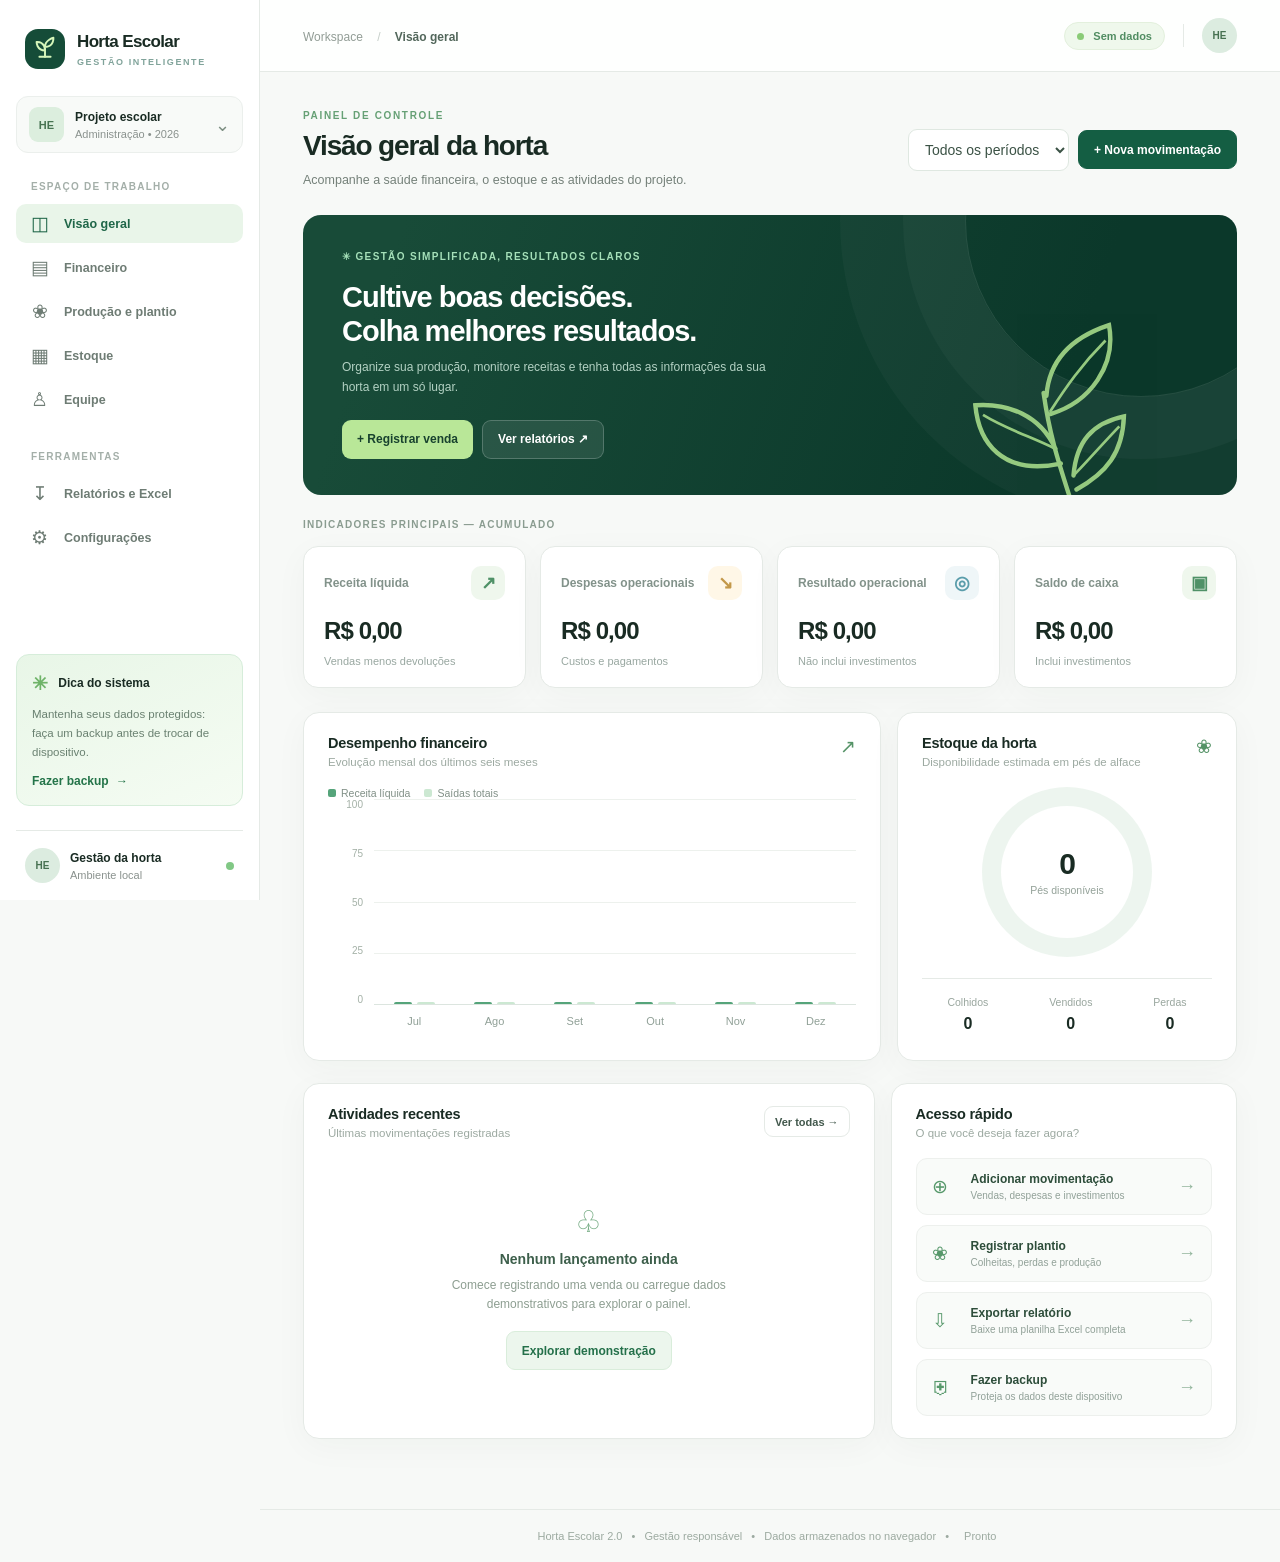
==== horta/index.html @ 10477129 "feat(horta): publicar painel escolar v2 em branch isolada" ====
<!doctype html>
<html lang="pt-BR">
<head>
  <meta charset="utf-8"><meta name="viewport" content="width=device-width,initial-scale=1,viewport-fit=cover">
  <meta name="theme-color" content="#123f32"><meta name="description" content="Horta Escolar 2.0 — gestão financeira, plantio, estoque, equipe e relatórios.">
  <title>Horta Escolar · Gestão 2.0</title>
  <link rel="icon" type="image/svg+xml" href="[data-uri]">
  <style>:root{--forest:#153e32;--forest2:#0c2f26;--mint:#ecf7ed;--green:#1b7753;--lime:#c8f09d;--line:#e5eae6;--ink:#192b23;--muted:#748079;--bg:#f7f9f7;--card:#fff;--shadow:0 8px 34px rgba(16,43,28,.035);--radius:17px;font-family:Inter,ui-sans-serif,-apple-system,BlinkMacSystemFont,"Segoe UI",Arial,sans-serif;color:var(--ink);background:var(--bg);font-size:14px}*{box-sizing:border-box}html{scroll-behavior:smooth}body{margin:0;min-width:320px}button,input,select,textarea{font:inherit}button{cursor:pointer}button:focus-visible,input:focus-visible,select:focus-visible,textarea:focus-visible,a:focus-visible{outline:3px solid #79bd89;outline-offset:2px}a{text-decoration:none;color:inherit}.app-shell{min-height:100vh;display:flex}.sidebar{width:260px;min-width:260px;background:#fff;display:flex;flex-direction:column;position:fixed;top:0;bottom:0;left:0;border-right:1px solid var(--line);z-index:40;padding:26px 16px 0}.brand{display:flex;align-items:center;gap:12px;padding:3px 9px 27px}.brand-icon{height:40px;width:40px;display:grid;place-items:center;background:#154c38;color:#d6f6ba;border-radius:13px;flex:none}.brand-icon svg{width:28px;height:28px}.brand strong{font-size:17px;letter-spacing:-.65px;display:block;font-weight:800}.brand small{font-size:9px;letter-spacing:1.6px;display:block;font-weight:800;color:#80a39a;margin-top:5px}.workplace{margin-bottom:28px;display:flex;align-items:center;padding:10px 12px;background:#f8faf8;border:1px solid #ebefec;border-radius:12px;gap:11px}.workplace-avatar{display:grid;place-items:center;width:35px;height:35px;background:#dceede;color:#477351;border-radius:9px;font-size:11px;font-weight:800}.workplace strong,.sidebar-user strong{font-size:12px;display:block}.workplace small,.sidebar-user small{color:#8a928e;font-size:11px;display:block;margin-top:4px}.chevron{margin-left:auto;color:#7c8e82;font-size:18px}.nav-section-label{padding:0 15px;margin-bottom:12px;color:#a4afa9;font-size:10px;letter-spacing:1.25px;font-weight:850}.nav-section-label.second{margin-top:27px}.nav-link{width:100%;display:flex;align-items:center;gap:14px;border:0;background:none;text-align:left;padding:12px 13px;border-radius:10px;color:#6e7c74;font-size:12.5px;font-weight:650;margin-bottom:5px;transition:background .16s,color .16s}.nav-link:hover{background:#f2f7f3;color:#1f503c}.nav-link.active{background:#e9f5e9;color:#1f6648;font-weight:800}.ni{width:21px;text-align:center;font-size:19px;line-height:15px;font-weight:400}.sidebar-bottom{margin-top:auto;margin-bottom:24px;background:linear-gradient(155deg,#e8f6e7,#f5fcf3);border:1px solid #d6edda;padding:17px 15px;border-radius:13px}.tip-title{font-weight:850;font-size:12px}.tip-title span{color:#6eb368;font-size:19px;vertical-align:middle;margin-right:7px}.sidebar-bottom p{font-size:11.5px;line-height:1.65;color:#6a8171;margin:10px 0}.tip-link{border:0;background:none;padding:0;color:#247449;font-weight:800;font-size:12px}.tip-link span{margin-left:4px}.sidebar-user{display:flex;align-items:center;gap:10px;padding:17px 9px;border-top:1px solid var(--line)}.user-circle,.top-avatar{width:35px;height:35px;display:grid;place-items:center;background:#dcece0;border-radius:50%;font-size:10px;font-weight:850;color:#477151}.connection-dot{margin-left:auto;height:8px;width:8px;background:#81c885;border-radius:100%}.main{margin-left:260px;min-width:0;flex:1;display:flex;flex-direction:column;min-height:100vh}.topbar{height:72px;flex:none;background:rgba(255,255,255,.94);border-bottom:1px solid var(--line);display:flex;justify-content:space-between;align-items:center;padding:0 43px}.breadcrumb{color:#929d96;font-size:12px}.breadcrumb span{margin:0 11px;color:#c5cec8}.breadcrumb b{color:#52675b;font-weight:750}.topbar-right{display:flex;align-items:center;gap:18px}.mode-badge{border-radius:100px;background:#eff8ec;border:1px solid #e3f0dd;color:#518d62;padding:7px 12px;font-weight:760;font-size:11px}.mode-badge i{display:inline-block;width:7px;height:7px;border-radius:50%;background:#8acb77;margin-right:6px}.mode-badge.demo{background:#fff5e6;border-color:#ffe7bf;color:#9c722c}.mode-badge.demo i{background:#ddaa4c}.topbar-divider{height:23px;width:1px;background:var(--line)}.content{width:100%;max-width:1510px;padding:38px 43px 70px;margin:0 auto;flex:1}.footer{padding:20px 43px;border-top:1px solid var(--line);font-size:11px;color:#9caaa0;text-align:center}.footer span{margin:0 6px}.page-intro{display:flex;align-items:center;justify-content:space-between;gap:18px;margin-bottom:25px}.eyebrow{font-size:10px;font-weight:850;letter-spacing:1.65px;color:#66a075;margin:0 0 9px}.page-intro h1{font-size:28px;letter-spacing:-1.15px;line-height:1.13;font-weight:850;margin:0 0 8px}.page-intro p:not(.eyebrow){margin:0;color:var(--muted);font-size:12.5px;line-height:1.6}.actions{display:flex;gap:9px;align-items:center;flex-wrap:wrap}.btn{display:inline-flex;gap:8px;align-items:center;justify-content:center;padding:11px 15px;border-radius:9px;font-size:12px;font-weight:800;border:1px solid var(--line);background:#fff;color:#42584c;min-height:39px;white-space:nowrap;transition:transform .16s,background .16s}.btn:hover{transform:translateY(-1px);background:#f6fbf6}.btn.primary{background:#145e43;color:#fff;border-color:#145e43}.btn.primary:hover{background:#0a4832}.btn.soft{background:#ecf6ed;color:#24704a;border-color:#d9eddb}.btn.danger{color:#b03434;border-color:#f2dcdc}.btn.small{padding:7px 10px;font-size:11px;min-height:31px}.btn:disabled{opacity:.55;cursor:not-allowed}.hero{position:relative;overflow:hidden;border-radius:18px;background:linear-gradient(109deg,#184b38 10%,#0b382a 80%);color:#fff;min-height:213px;padding:36px 39px;display:flex;justify-content:space-between;margin-bottom:24px}.hero::before{content:"";position:absolute;width:350px;height:350px;border-radius:100%;border:1px solid #ffffff1b;right:-80px;top:-170px;box-shadow:0 0 0 62px #ffffff08,0 0 0 125px #ffffff07}.hero-copy{z-index:1;max-width:510px}.hero .hero-kicker{color:#a5e0b9;letter-spacing:1.35px;font-size:10px;font-weight:850;text-transform:uppercase;margin-bottom:18px}.hero h2{font-size:29px;letter-spacing:-1px;margin:0 0 10px;line-height:1.18}.hero p{color:#b3d1c3;max-width:425px;font-size:12px;line-height:1.65;margin:0}.hero-buttons{display:flex;gap:9px;margin-top:22px}.hero-buttons .btn{background:#b9e798;border:0;color:#18422e}.hero-buttons .btn.ghost{background:#ffffff16;color:#fff;border:1px solid #ffffff35}.hero-art{position:absolute;right:67px;bottom:-27px;width:220px;height:220px;color:#a5da89;opacity:.9;transform:rotate(-12deg)}.hero-art svg{height:100%;width:100%}.quick-banner{display:flex;gap:14px;align-items:center;justify-content:space-between;padding:14px 17px;background:#fffaf1;border:1px solid #f5e9d2;border-radius:11px;color:#7c6236;font-size:12px;margin:0 0 20px}.quick-banner button{border:0;background:none;color:#926a25;font-weight:850}.section-kicker{color:#8a9c90;font-size:10px;font-weight:850;letter-spacing:1.25px;text-transform:uppercase;margin:0 0 16px}.kpi-grid{display:grid;grid-template-columns:repeat(4,minmax(0,1fr));gap:14px;margin-bottom:24px}.kpi{background:#fff;border:1px solid var(--line);border-radius:15px;padding:19px 20px;box-shadow:var(--shadow);min-height:137px}.kpi-top{display:flex;justify-content:space-between;align-items:center;margin-bottom:18px;color:#82928a;font-size:12px;font-weight:650}.kpi-icon{width:34px;height:34px;border-radius:10px;background:#eff7ed;color:#4f9167;display:grid;place-items:center;font-size:18px}.kpi-icon.amber{background:#fff7e7;color:#c39849}.kpi-icon.blue{background:#eff6f8;color:#5a9dab}.kpi-icon.red{background:#fff0ee;color:#c57969}.kpi h3{font-size:24px;letter-spacing:-.9px;line-height:1.1;font-weight:860;margin:0 0 8px;font-variant-numeric:tabular-nums}.kpi .kpi-note{color:#98a7a0;font-size:11px}.kpi .bad{color:#bd5f59}.dashboard-grid{display:grid;grid-template-columns:minmax(0,1.7fr) minmax(260px,1fr);gap:16px;margin:0 0 22px}.panel{background:#fff;border-radius:16px;border:1px solid var(--line);box-shadow:var(--shadow);min-width:0;padding:22px 24px}.panel-head{display:flex;justify-content:space-between;align-items:start;gap:10px;margin-bottom:19px}.panel h3{font-weight:850;font-size:14.5px;letter-spacing:-.25px;margin:0 0 5px}.panel-sub{font-size:11.5px;color:#9ca9a1;margin:0}.panel-icon{font-size:19px;color:#559367}.chart-legends{display:flex;gap:14px;margin-top:10px;align-items:center;color:#819087;font-size:10.5px}.legend-sq{width:8px;height:8px;border-radius:2px;display:inline-block;margin-right:5px}.chart-wrap{height:239px;display:flex;gap:8px}.chart-axis{display:flex;flex-direction:column;justify-content:space-between;height:206px;color:#a4b1a7;font-size:10px;text-align:right;min-width:38px;padding:0 3px}.bar-plot{height:206px;display:grid;grid-template-columns:repeat(6,minmax(0,1fr));flex:1;border-bottom:1px solid #dce5df;background:repeating-linear-gradient(to top,transparent 0,transparent calc(25% - 1px),#edf1ed calc(25% - 1px),#edf1ed 25%)}.month-pair{position:relative;display:flex;align-items:end;justify-content:center;gap:5px;height:100%;padding:0 6px}.bar{border-radius:5px 5px 0 0;width:min(18px,40%);height:var(--h);min-height:2px;background:#55a47a;transition:height .2s}.bar.cost{background:#cce8d2}.month-name{position:absolute;bottom:-23px;color:#90a097;font-size:11px;text-transform:capitalize}.stock-ring{width:170px;height:170px;display:grid;place-items:center;margin:12px auto 10px;border-radius:50%;background:conic-gradient(#398662 var(--pct,0%),#edf5ef 0);position:relative}.stock-ring:before{content:"";position:absolute;inset:19px;background:#fff;border-radius:50%}.stock-ring-inner{position:relative;text-align:center}.stock-ring-inner strong{display:block;font-size:30px;letter-spacing:-1.1px}.stock-ring-inner small{color:#93a198;font-size:10.5px}.stock-stats{border-top:1px solid var(--line);padding-top:17px;margin-top:21px;display:flex;justify-content:space-around;gap:10px}.stock-stats div{text-align:center}.stock-stats span{font-size:10.5px;color:#99a69e;display:block}.stock-stats strong{font-size:16px;display:block;margin-top:7px}.bottom-grid{display:grid;grid-template-columns:minmax(0,1.65fr) minmax(260px,1fr);gap:16px}.activity-item{display:flex;align-items:center;gap:12px;padding:14px 0;border-bottom:1px solid #eef2ee}.activity-item:last-child{border-bottom:0}.activity-mark{height:37px;width:37px;flex:none;border-radius:11px;background:#eef8ed;display:grid;place-items:center;color:#358459;font-size:18px}.activity-mark.out{background:#fff2ea;color:#b97d52}.activity-item strong{display:block;font-size:12px}.activity-item small{display:block;color:#9aa79d;font-size:10.5px;margin-top:5px}.activity-amount{margin-left:auto;font-weight:850;font-size:12px;white-space:nowrap}.activity-amount.out{color:#ae7253}.action-stack{display:grid;gap:10px}.action-tile{width:100%;text-align:left;display:flex;align-items:center;gap:12px;padding:13px 15px;border:1px solid #edf0ed;border-radius:11px;background:#f9fbf9;color:#2d4d3a}.action-tile:hover{border-color:#b7d7be;background:#f2f9f1}.action-symbol{font-size:19px;width:27px;color:#57986b}.action-tile strong{font-size:12px;display:block}.action-tile small{font-size:10px;color:#91a198;display:block;margin-top:4px}.action-tile .arrow{margin-left:auto;font-size:18px;color:#91b49b}.filter-bar{display:flex;gap:10px;align-items:center;flex-wrap:wrap;margin-bottom:17px}.field,.search{padding:11px 12px;border:1px solid #dfe8e1;border-radius:9px;background:#fff;color:#3b5245;min-height:39px}.search{flex:1;min-width:190px}.control-label{font-size:11px;color:#889b8d;font-weight:750}.table-scroll{overflow:auto;width:100%;border-radius:10px;border:1px solid #e9eeeb}table{width:100%;border-collapse:collapse;white-space:nowrap;text-align:left}th{font-size:10px;letter-spacing:.55px;text-transform:uppercase;background:#f8fbf9;color:#9aa89f;font-weight:850;padding:14px 15px;border-bottom:1px solid var(--line)}td{padding:13px 15px;font-size:12px;color:#52685b;border-bottom:1px solid #edf1ed}tr:last-child td{border-bottom:0}td strong{color:#293f32;font-weight:750}td.mono{font-variant-numeric:tabular-nums}.tag{border-radius:99px;padding:5px 8px;background:#edf6ed;color:#4c9262;font-weight:750;font-size:10px;display:inline-block}.tag.expense{background:#fff2e7;color:#b58352}.tag.invest{background:#eef5fc;color:#597ba0}.tag.return{background:#fbecef;color:#b96478}.row-actions{display:flex;align-items:center;gap:6px}.tiny-btn{border:1px solid #e8ece8;background:#fff;border-radius:7px;padding:6px 9px;font-size:10px;color:#65796a;font-weight:750}.tiny-btn:hover{background:#f2f6f2}.tiny-btn.remove{color:#ba7272}.empty{padding:46px 24px;text-align:center;color:#8d9e91}.empty .empty-icon{font-size:30px;color:#75ab83;display:block;margin-bottom:12px}.empty strong{display:block;color:#3d5f4b;font-size:14px;margin-bottom:9px}.empty p{font-size:12px;max-width:320px;margin:0 auto;line-height:1.6}.info-note{background:#f0f8f0;border:1px solid #d9eddf;border-radius:12px;padding:15px 17px;color:#427254;font-size:12px;line-height:1.7;margin-bottom:18px}.warn-note{background:#fff8ea;border-color:#f4e5c9;color:#86673e}.subgrid{display:grid;grid-template-columns:repeat(2,minmax(0,1fr));gap:15px}.summary-stack{display:grid;gap:11px}.summary-row{display:flex;justify-content:space-between;align-items:center;border-bottom:1px solid #eef1ed;padding:0 0 12px;font-size:12px;color:#7e9184}.summary-row:last-child{border:0;padding-bottom:0}.summary-row strong{color:#284533}.progress-track{height:9px;border-radius:8px;background:#e8f1e7;overflow:hidden;margin:12px 0}.progress-track>span{display:block;height:100%;background:#3e956c;border-radius:8px}.report-card{padding:24px;border:1px solid #e5ece6;border-radius:15px;display:flex;align-items:center;gap:18px;background:#fff}.report-icon{font-size:28px;background:#eff7ef;width:65px;height:65px;border-radius:15px;display:grid;place-items:center;color:#367955;flex:none}.report-card h3{font-size:14px;margin:0 0 6px}.report-card p{color:#8a9b8e;font-size:12px;line-height:1.65;margin:0 0 12px;max-width:580px}.report-card .btn{margin-right:8px}.meta-list{display:grid;gap:9px;color:#8a998c;font-size:11.5px}.meta-list strong{color:#325c42}.settings-grid{display:grid;grid-template-columns:repeat(2,1fr);gap:16px}.settings-card{border-radius:15px;border:1px solid var(--line);background:#fff;padding:22px}.settings-card h3{font-size:15px;margin:0 0 8px}.settings-card p{font-size:12px;color:#8b9c8e;line-height:1.7}.settings-card .btn{margin-top:7px}.full{width:100%}.modal-layer{position:fixed;inset:0;background:#0d221ab0;z-index:90;display:flex;justify-content:center;align-items:center;padding:18px;overflow:auto}.modal{position:relative;width:min(100%,560px);max-height:calc(100vh - 36px);overflow:auto;border-radius:19px;background:#fff;box-shadow:0 20px 80px #00180d55;padding:25px}.modal-header{display:flex;align-items:center;justify-content:space-between;border-bottom:1px solid var(--line);padding-bottom:17px;margin-bottom:21px}.modal-header h2{font-size:19px;letter-spacing:-.6px;margin:0}.icon-btn{border:0;background:none;padding:8px;color:#748c7c;font-size:20px}.form-grid{display:grid;grid-template-columns:1fr 1fr;gap:14px}.form-field{min-width:0;display:flex;flex-direction:column;gap:8px}.form-field.fullspan{grid-column:1/-1}.form-field label{font-size:11px;color:#627e6b;font-weight:800}.form-field input,.form-field select,.form-field textarea{border:1px solid #dde7df;border-radius:9px;min-height:42px;padding:10px 12px;color:#324d3b;background:#fff;width:100%}.form-field textarea{resize:vertical;min-height:69px}.modal-footer{display:flex;gap:10px;justify-content:flex-end;padding-top:23px}.modal-preview{display:flex;justify-content:space-between;border:1px solid #d7ebdb;background:#f1f8ef;padding:13px;border-radius:9px;font-size:12px;margin-top:18px}.modal-preview strong{font-weight:850;color:#286842}.toast{position:fixed;bottom:25px;right:25px;background:#153f2f;color:#fff;padding:14px 20px;border-radius:11px;font-size:12px;font-weight:700;z-index:160;box-shadow:0 10px 25px #0002;max-width:360px}.pill{background:#e9f5e7;color:#317a4c;border-radius:40px;padding:5px 10px;font-size:10px;font-weight:780}.pill.empty-pill{background:#fff4e9;color:#b08554}.mobile-only{display:none}.inventory-hero{border:1px solid #e4ece6;background:#fff;border-radius:17px;padding:25px;display:grid;grid-template-columns:1fr 1fr;gap:15px;align-items:center}.inventory-number{font-size:50px;font-weight:860;letter-spacing:-2px;line-height:1.2}.inventory-number small{font-size:15px;font-weight:650;color:#83998b;letter-spacing:0}.inventory-details{display:grid;grid-template-columns:1fr 1fr;gap:10px}.inventory-details div{background:#f6faf6;border-radius:12px;padding:17px}.inventory-details small{display:block;color:#899c8a;font-size:11px}.inventory-details strong{display:block;margin-top:9px;font-size:22px}.text-danger{color:#bd645c!important}.print-note{display:none}@media(max-width:1180px){.sidebar{width:230px;min-width:230px}.main{margin-left:230px}.content{padding:28px}.topbar{padding:0 28px}.kpi{padding:17px}.kpi h3{font-size:20px}.panel{padding:19px}.hero-art{right:18px;opacity:.55}}@media(max-width:950px){.kpi-grid{grid-template-columns:repeat(2,1fr)}.dashboard-grid,.bottom-grid{grid-template-columns:1fr}.stock-ring{width:150px;height:150px}.hero-art{right:35px}}@media(max-width:760px){.sidebar{transform:translateX(-100%);transition:transform .25s;width:270px;min-width:270px;box-shadow:0 20px 40px #0001}.sidebar.open{transform:translateX(0)}.mobile-overlay:not([hidden]){display:block;position:fixed;inset:0;background:#0007;z-index:30}.mobile-only{display:block}.main{margin-left:0}.topbar{height:62px;padding:0 17px}.content{padding:24px 17px 52px}.page-intro{align-items:flex-start}.page-intro h1{font-size:24px}.page-intro .actions{justify-content:end}.hero{padding:28px;min-height:215px}.hero h2{font-size:25px}.hero-art{opacity:.2;right:-45px}.kpi-grid{gap:9px}.kpi{min-height:128px;padding:15px}.kpi h3{font-size:19px}.kpi-top{font-size:10.5px}.kpi-icon{width:29px;height:29px}.footer{padding:18px;font-size:10px}.footer span{margin:0 2px}}@media(max-width:540px){.page-intro{flex-direction:column;align-items:stretch;gap:17px}.page-intro .actions{justify-content:flex-start}.hero{padding:25px 20px}.hero h2{font-size:23px}.kpi-grid{grid-template-columns:repeat(2,minmax(0,1fr))}.kpi{padding:13px}.kpi-top{align-items:start;margin-bottom:15px}.kpi h3{font-size:17px}.kpi .kpi-note{font-size:10px}.panel{padding:17px}.topbar-right{gap:10px}.mode-badge{font-size:10px;padding:6px 8px}.topbar-divider{display:none}.chart-wrap{height:210px}.bar-plot,.chart-axis{height:177px}.subgrid,.settings-grid,.inventory-hero{grid-template-columns:1fr}.form-grid{grid-template-columns:1fr}.form-field.fullspan{grid-column:auto}.modal{padding:20px}.report-card{align-items:flex-start;padding:17px}.report-icon{width:40px;height:40px;font-size:23px}.report-card .btn{margin-top:5px}.quick-banner{align-items:flex-start}.inventory-number{font-size:40px}}@media print{.sidebar,.topbar,.footer,.actions,.nav-link,.btn,.tiny-btn,.quick-banner,.hero-buttons{display:none!important}.main{margin:0}.content{padding:5mm}.app-shell{display:block}.panel,.kpi{break-inside:avoid;box-shadow:none}.hero{color:#000;background:none;border:1px solid #ddd}.hero p{color:#333}.print-note{display:block}}
</style>
</head>
<body>
<div class="app-shell">
  <aside id="sidebar" class="sidebar" aria-label="Navegação principal">
    <a class="brand" href="#dashboard" aria-label="Horta Escolar, início">
      <span class="brand-icon"><svg viewBox="0 0 40 40" fill="none" aria-hidden="true"><path d="M20 31V17M20 22C8 22 8 10 8 10c12-1 12 12 12 12Zm0-5c0-10 12-13 12-13s1 13-12 13Z" stroke="currentColor" stroke-width="2.8" stroke-linecap="round" stroke-linejoin="round"/><path d="M12 31h16" stroke="currentColor" stroke-width="2.8" stroke-linecap="round"/></svg></span>
      <span><strong>Horta Escolar</strong><small>GESTÃO INTELIGENTE</small></span>
    </a>
    <div class="workplace"><span class="workplace-avatar">HE</span><span><strong>Projeto escolar</strong><small>Administração • 2026</small></span><span class="chevron">⌄</span></div>
    <div class="nav-section-label">ESPAÇO DE TRABALHO</div>
    <nav id="main-nav">
      <button class="nav-link active" data-page="dashboard"><span class="ni">◫</span> Visão geral</button>
      <button class="nav-link" data-page="financial"><span class="ni">▤</span> Financeiro</button>
      <button class="nav-link" data-page="production"><span class="ni">❀</span> Produção e plantio</button>
      <button class="nav-link" data-page="inventory"><span class="ni">▦</span> Estoque</button>
      <button class="nav-link" data-page="team"><span class="ni">♙</span> Equipe</button>
    </nav>
    <div class="nav-section-label second">FERRAMENTAS</div>
    <nav>
      <button class="nav-link" data-page="reports"><span class="ni">↧</span> Relatórios e Excel</button>
      <button class="nav-link" data-page="settings"><span class="ni">⚙</span> Configurações</button>
    </nav>
    <div class="sidebar-bottom"><div class="tip-title"><span>✳</span> Dica do sistema</div><p>Mantenha seus dados protegidos: faça um backup antes de trocar de dispositivo.</p><button id="sidebar-backup" class="tip-link">Fazer backup <span>→</span></button></div>
    <div class="sidebar-user"><span class="user-circle">HE</span><div><strong>Gestão da horta</strong><small>Ambiente local</small></div><span class="connection-dot" title="Dados armazenados neste navegador"></span></div>
  </aside>
  <div class="mobile-overlay" id="mobile-overlay" hidden></div>
  <main class="main">
    <header class="topbar">
      <div class="topbar-left"><button id="menu-toggle" class="icon-btn mobile-only" aria-label="Abrir menu">☰</button><span class="breadcrumb">Workspace <span>/</span> <b id="breadcrumb-page">Visão geral</b></span></div>
      <div class="topbar-right"><span id="mode-badge" class="mode-badge"><i></i> Sem dados</span><div class="topbar-divider"></div><div class="top-avatar">HE</div></div>
    </header>
    <div class="content" id="content" aria-live="polite"></div>
    <footer class="footer">Horta Escolar 2.0 <span>•</span> Gestão responsável <span>•</span> Dados armazenados no navegador <span>•</span> <span id="last-save">Pronto</span></footer>
  </main>
</div>
<div id="modal-root"></div><div id="toast-root" aria-live="polite"></div>
<input type="file" id="import-file" accept="application/json,.json" hidden>
<script type="text/plain" id="embedded-template">UEsDBBQAAAAIAC8FaV0Mb4pRcgEAABMFAAAPAAAAeGwvd29ya2Jvb2sueG1stdTNbtwgEADgV7G4d23wGONVnBySpqrUQ9U3GMOQRTHggp348atNK6/bUy++IRiNPjE/dw+rH4s3StnF0DN+qlhBQUfjwkvPltl+Uuzh/m49v8f0OsT4Wqx+DPm89uwyz9O5LLO+kMd8ihOF1Y82Jo9zPsX0UuYpEZp8IZr9WIqqkqVHF9g138dt3k5FQE89e8J8GSImU4ir5OPpq+kZZ0U6O9OzH8gbkAoNSVmDsIr9AaX/AUVrnaanqBdPYf4tSjTi7GLIFzdlVpT/kh4pYHIx7zRi01hqSRnk3GIHuqHDNc/jssbCUKHRrbgz1ZtJmBpqlE3VQQcSmsNN3zBovIb/9UmwgWBoWiWazui6AiG7w0HfUzSLxrjTNJtm4MOguJAgOgWS14drPv9c3EQ7i9wsig+qbbEWdS2gafnhli+L2zdNe2sasB2h5mgAoLPD8WMV/YQJZ/e2L5O6TVZFRBoqo2wLjRIHgMrbFipvC+7+F1BLAwQUAAAACAAvBWldCiSUghwDAABlJgAADQAAAHhsL3N0eWxlcy54bWzlWstunDAU/RXktFUrtQPmNTQJiZJJkLrJIumiUtUFM5gJkrEpeCqmX19h80xCS9KAUTIbP+be48PxNRfZPj7NY6z8QmkWUeICuNCAgsiGBhHZumDHwk8OOD05zg8ztsfo5hYhpuQxJtlh7oJbxpJDVc02tyj2swVNEMljHNI09lm2oOlWzZIU+UFWuMVY1TXNVmM/IqBAJLvYi1mmbOiOMBdYrU5FFF8CF+iaBhQBuaIBcsG7nzvKjq7fiFI5+HhwoC007ej7NQp+vO/59wNQ1B542IXXFtrbfmO9a8zh+62NO9D9luY9EtxWrVUq/EJKGrlsUHXx2fmt/PKxCyCsxvBjJLpWfoojRiu8yqMq18K+BliWABuKaaqk27ULvPL3WOgaU3sI0zaX5/bqf+nCEeg+iOlc2I6hj0IXLs2V4QyDLisiHiKM63hwRDxEGBdl4jOGUuJFGCtl/es+QS4glKAasTT+p9M29fdQtx7tl1EcBYLXdtXzxGrH/5nwLx3PuhwRX79woHU2Hr5ne2eePSJ+s0DGwjcvLv+OX1Z4JK9pGqC0jmUdNJ1iVTR1tbbm6whhfFNkpm9h7Q25dx62XrA8hZC6GmFcVgVU2RDobchqiBa6tXwqfB424zweALYA/CTB+6tdvEapx7MG/5v3epS0WxHGTeucg/H2UAp63zOMTAG+Fgq8fYajLYlRE7x+1VF8mbFoU6SDDSIMpVWU5uFTZhDKl+/FURh9Bg1JC0B/[base64]/ZReewwte3+5xor4hxXNAQmFcG0BCNihjTNARbkXzzwe3NNZyLDOVIozBHIVhkUHz//Qy0fU4on8MQZEJs5rrOowzlkF8VG0T3OUkKlkPBrwqW6jGDO0zTnOiWYbh6DjEFbd4lQTmigpcLEWFP0QGy8lr8YpY//I0vCNNeIQnBDtO42D2jvQAagVwsCAuBIT9A02+u9TaKiIlgJXAlP01gHRG/WDKQpes20lha/[base64]/M6Vcq1TcFDYIDJXNJBMBXVmus1Tz2ck23+s4jrpjdbO4BzDkV3wXAUn2gZ5CzlqoYSd7IOz57Q0dENddgn6pB3crIQ3/ywkOCoEF0pD8FUg+Up4cxqu+URJCguC1Yn6JX1LCUOZlN3ZH12a08oMc9gjJq8xpSSqWbruvAMRVakeP5hJUEwIaTcqksUWR/bAaH9mbYr+b3m7v7LLDaMiwfIswonL7XnK1VoAsP5Ahqr3JnL0ejDPURJgiIxsdJNH7mosxy8/Fl0OSm2ArGnLN5pa7Jlf2AcAsczHQNoMeaiKYAWY9a1z/j9oluHZJPB2sl7D22Fl+OWUxEr5Qyl9+e14nW6Ostx9X7UwLWm7NabfhIvcD4Gyrmk+Efgf9RTK6s897Gp6lDlTRqtPSHPvpDRdl35dYY6bNnSY5vXMTkb/IFqVm7+AVBLAwQUAAAACAAvBWldDR656GUAAABzAAAAFAAAAHhsL3NoYXJlZFN0cmluZ3MueG1sBcFRCsMgDADQq0j+Z9w+xpDankXatAomFpMNj7/3lm1ycz8aWrskePoAjmTvR5UrwdfOxwe2dZlR1dzkJhpngmJ2R0TdC3FW32+Sye3sg7Op7+NCvQflQwuRccNXCG/kXAUcrn9QSwMEFAAAAAgALwVpXfUDs9DUBQAAmhYAABgAAAB4bC93b3Jrc2hlZXRzL3NoZWV0MS54bWylmM1y2zYQx18FwSmZxhI/RUkTOqMP2lZiW6pkp73CJCghIQkagGS1p3Z66PQx0hwyOfTYyT16kz5JB6QkUzL0GR9kYsn/[base64]/4EEYuRCswbBiAQBTuQ8gD/mgsY/[base64]/[base64]/sVq4sqBxEuHn+j3cjsFbmeNu499TAQC0eyf+zEJkJLdUbE37ZNmZX+IagGi+iR4PMUccUBTzPJCJ+ooVg+OYuZZHcEftgh7aJjbQDhOJFHWor53JWqFINSeNM8J5oLkvpWTrx04+aLH7yXXteJ+u974+5iPI4ECWlhBdauWUkUuOSfN6gEwK5u/vgYzQFGQbyyITNUJLTUKCl07adYOwDD3abnyKlWj7PW77dvZn7M/usAD3uCm++Otp4bd5GD212AHoFXkWH8+6s2+cJBGKJELp844qeEuNLX1lHveY1RuynSRbYekUrH/y7eop1Q+jUZkI5S9E6pl11sHQhWbuyLUMlSYBZuhKjuh2na9fSBUsXPrjgpqgpMtUM4GqM7ZYKVleHbdky1j371zHt/5OVlrKAqRj+EhkyvuCPr6luBxQe/HGGQNDAVUPb+qan5N3T5p6pWTpu7sT2No+9SyvEpVioPO1e1lIy/mb19By7ue/[base64]/Mp/[base64]/WFwkewhlb7J6ylHzIRP8htz7/ld4m+7ngLLMj6Fot7wksMguSfMUnN9zhYVF8ngyRj4dnYrqp+JozBxYrftcCRc7E+4bP54aC+J6wV2TrEgqvFOsrnnH2Oq5pwnDCfC1oN7YDBfaRycQq/41WLNueDPwr74JqCxHYnvQJVHKcRF3KYowYFcOgXvIc8RqyzXoD+UWey9mFHz0er5SWuPVyb9HFpENoIGrvQqu7MLPJkxseTf30/ct8Mnx5U6ebZjS6ONo1T+XLCx6x4X9RvwFQSwMEFAAAAAgALwVpXTG2y+r+AgAAQgwAAB0AAAB4bC9kcmF3aW5ncy9jaGFydHMvY2hhcnQxLnhtbO1X627TMBR+lZBVGkhsaSu6S2mDupRNSExM2+AP4sdpfNaaOXZ07GTp4yB+8CB7MWQnadruIi4DMYlWcmyf+/fFlwxeFYnwciTNlRz6ne2276GMFeNyOvQzc7G1578KB3E/ngGZsxRi9IpESN2Ph/7MmLQfBDqeYQJ6W6Uoi0RcKErA6G1F04ARXHE5TUTQbbd3AufEt+4EyKmXgxj6KLfen/leYGdJZZIhixRJJF3K25XM2dqO4Uag6xTOhsezcAD9iWLzE6qSg19ILgEuXSzoC23OzFzgw3hLf9eNdUK2MWGE8voLcaU9hl5KimXX366/[base64]/cBL+zBv4BaHwcqEc2ZvQIUO/eRL27hvrrIgWp3bJ+DNCPbczxPwg9FG9Yaflib6fX7nRqoFcEu93dnb3a8/LGF4MZFff60TEILqclnRylAcOVLFUTLo+hWIDcaDIUaHB1s4PiRFVb5aSaSuCzoiPiTHCJ2kVLT9wpIKR3NfT3e92e/xAni1aCs0MuhBvQdBKJ6r2M3K8sYU0vJW3GoGelIgM9q9WELAt2yQa31SGz5DAxXkP00D9CiQT12eJMznl8eQx0WUaQSmIt5fIeqeHx5duJWMApsTDnqr5DkNJ6VNxO/YLuHMQtvDe6f4b3leL/8/6zvK9Tu7xMnewAzRViRdKkHNQsVYwHq5cggVOUrOndWKLq1gtVY2adfeD6nRSVTnm82net3mP+Orfjffv/AW6d6C5ym6+B8DtQSwMEFAAAAAgALwVpXWB8XTgxCgAAhC4AABgAAAB4bC93b3Jrc2hlZXRzL3NoZWV0Mi54bWytWkuP28gR/isdwgHGnpXIbr4FaxbiY7AD2B5jxuOce8TWDLMkWyYpebKnXeSQnIMAOWdzWDjAnnLIPfon/iVBk3rwUa2HvZIhD6mqT6yvqotVxX757VOaoCXLi5hnYwUPNQWxbMqjOHsYK4tyNnCUby9ePo0+8vz74pGxEj2lSVaMnsbKY1nOR6paTB9ZSoshn7PsKU1mPE9pWQx5/qAW85zRqFJLE5VomqWmNM4UAVidfR+zj0XrCIkfuuf8e3FwFY0VrZKe04yhP93Ok7gcK4aCSj5/xWalz5JkrExMBdFpGS/ZW5qxsXLPy5Kn4nsFFSUt2ViZ5fwHlilIvXipNn6tfbS7ksvKiLc5itiMLpLyhn/8jsUPj+VYwWaF8jSa8qRSmPIEpbEgT0Epfar+/xhH5eNY0V0FPcZRxDJhB5ouipKnf6i/wzuYWp2s1clWHdsnqOtrdf3L1I21uvFl6uZa3dypWyeoW2t1a6tukkPq6s4Flc8CWlJxkPOPKK+EhLsMslHeOrAKqKmQmWAFFXU8jZWizKtvlhffXd+8m6Dw1r9+NblB//svur16ffdqsvrL6s/X6PLqzeSNH17dTMQVLOvr2CJ6W0R1e84HzgXAuRA4d9k8p1bGNWwUHJVjRcf7bCQVAtY6Rr6+DsJX1ygM7vyJf3X9ZvIKff7x72hO89XPKStzXiAWxeXqn0sWF+hsyfKIoWlCc/4cff7xZ5SzYpGUNOIFmtJkukiqP+mi5Ckt4ylNWVYykKLdBTU4gk4G0MkQOnnZOtnjyah5Is4+nowawurwdJVF8ZRGPAdtkSj5PCtYvpSp+RI1jxYgZYFEPnya06xY/YtDSqFE6S6LIxqBv3MpUbm+r6xZ/dL9qR7TZoNQs4PydvWpQPOEZnXUZBylq38XIK1mdR3CX+VYqe8XywtMNJBMUJiYoHAAChuwcNi1YL76BF7vZVfQp3M6rWhGEWBmjzarQVuX/Hf0iaKIoTnLIwqyZdU2GS2btCExQbok0tgC+ZJJE5Cw7rX/HmSrK/VWWIZYUcYpjSia8xwlvJM8epTZDcpsKNKWLIvq7AWSZleG6VrDsNmFZ744wwPPei6EZzWYC0cdqO9X+n5Ln2A4EkGAoAIIWgC6C7omtI+Nzh492zW4+gc6w+jzX/9WR1fxfD/nToNzpwuas9UvXASqIL724nz1CeTeqYOqafryQgdphkWHYGgHpwiHXQNunqmS672U2LrIxP0xj/n2Tpns589t8OdW19q7CDZlcUnRfb4od0sCJNHtGzu78OwXntMMPhuOXlDZt1/4TWVbh2kGlQP7RdBUxroDh63E8Gcg87BwZ32LMJ5XLtlPP9aapZ9Wr7/u4hBFkH93++76Fr2f3FytfnofXt2K0ggu99YoTrvgg84G4Nmwfx2t8g/8tm9Zq6jF3VJvEdECqahgVVEG50OhBSwe0Ic+LGzD4QILYzi4wt7V3zxTZXXCZU/4KisWKS+QSEA5jxZHlCyYNLkjHcBJtLjnSEVTns55UYo/i8V9Uea0BKsuTyD0rbXgezEsDN9xAlgYW3Dt0rNkL49dYV+UyZv8c4hAvUmg3s+Vc5rXtaMohgqeCBJzNudF3HfPlkYdNNaBaQSFJdkLFpaxqJ/Cov41LBpNFrstaZje04Q+sEysY1bGHxaspJKFbIDMgQWbDwvrkgAEhU0DZs44hbmusM8zMUhiaMmTRcq2ZcWBOho3+w8xqWmBrn56WFDEEMtY/hBTdJbTksX8OUyjeQqNoDDcrwSwsCwdmqfQ2BOuDESUi2z4R9ZJWX36mn1Irwt8l9OsmPO8ZCIGszJnD3BlIjQB6iQp0Dpl7VrHJ9ewZ8Be6npNCY8YKliOfmD5IdqavYgYm/VmAYt09WtVqajrQhtFsRi6ypawfQqB9imxZ58Se/YpBNpfk/yanQWuy3gdvCcVaEnzeF33lbykkvZuA6K3itTbu9dnHsYjD9vNDgvbcPMhB/ExHvltEF2TxKwUJMB4FLRBTEOSTSWcSMpmmfgtT6tZwo7DA35pdizYBT28wUo2Ld+2Mk9gz6zbB9zi4+oyvLm5vjnzsKN69jdayz1Dl7ReEm/tBfaxo/o9YMMkuqO520/Yg3uBA+yoQQ9Yt9tv2Kvu8T1oT/b9bh2o6MOCZmV/rtefGDdboHUWaDQKNFuULKtrNRVFrHighWyKq4FpB85RsLAB5yhYGG5kw54N+3JUT7iO4Fn8dCA/kdZAvdt0TKI0zmLRE9TMMRSn85wVssmsJxCA/A636rCwJL/DwnA9F/YM2csd/lLumv0VIXtzu0Dbm9Y3+kBaJ9rII7iVkSXBKMXwiTby2xhwXxDIMQKijYI2BtYk/JOTkrpMfJPUK/IO+KLZqhEdHK6sXUHFpEDAplXjxhC/z+Fyb43TnURh59wjpDmL0uDuDdb3sXPut/R1uM4LYP0AO+dBS9+S3FslPMi8AEs3svH5UZ5otntivA4GwuYZ2yneMKDI9NyBV9/dNmTAjQys7bsDv6Wtw9k4gNUDdxC01G0Dfnwg5UHiCilt1RC1qAbb1QO/Q85oto2k20S9pvkDS09xwbrBs+AKhxiq57brBW1IiGs1/8Elzn5knxiq30M2Nd3QsG5ppmEQbIOVSLAfOCCGGvSB9dZbsrjMox4J9cR2oS9mRZU/D/iw2bsKO6S3mSpXLrJpzLNqeg/70IIiOfywiOfsdx42Wund1oeuBU9KfyOc4DfCCWXMyJaYRDys2royXlKUUUTvKaov5YCPmo0ysSVPQLY5b776T3GEp4CWdnbhEWPgEatBywBrGA9dy3S3L9hjIJ5PjIHfxrM1/TBcAMMFxBgEbThdP+LqQhlrEvfB0pMqlYnsKM1lfd81W/T18/N+jjzSZc7+BGn3EuRAH9qGo+1aQAzmMX8/sk/sXoIcaEPXtG3bcmzNNhziuuC9KdiPHBC7lyEH2pDorol1W3PqTwPM6mGPTUmOdL46RzbbeSJ5trZ9jss+LOJk9eu9eMBZsPQIt4IPBndu1XudPRnquPWCnboX1yc60NjbrbbeAYGD/cAB0YHG3iKtt8Sjsoec0vZeorEuxuuOSEwP9+xs6Llbbzb7640G3e04NKenO1pg9fcubHi7ub57E9y9PfMIUc88Z+Bh9/k3mvjXrCDhAuc4ZF8g+87AB5Hh0vQ45EAgB84ggJANsH8Je8xKN2L0JFttr4rSOotu9hUcWM16cygh9gAevZqn/BgnA6OEHWFiOZ97xHren9YZQ2IYmrV9wV34AXif6Oe+gO8ubWvomIRgVzNsq/qEvb0fPSD6eSDQu+vbGOq6Q1x7+4Yn4xK296xviYbfWt+p+Gg6Zr3iwTjY7Fze7HtNWf7AxIboakvs9gjlbCaGtyOxlbTaWdD9iozE9sl6W0EbZE4fmLizx1mBEjYrx4o2tBWU15snq79LPq/+MhVUb7veHD0yGrFcHOkKmnFebg/qX9puKL/4P1BLAwQUAAAACAAvBWld0iGlajAFAADcGAAAGAAAAHhsL3dvcmtzaGVldHMvc2hlZXQzLnhtbJ2Zy3LbNhSGXwWD6SJZwCJ4lyZ0xiaoqWeSJhMnbbYICUpsSIIlIFnpro/S6S4v0H39Yh2SulASRBFZWQD//4DnA2zhHL96vSlysGa1yHgZQHxjQMDKmCdZuQjgSqbIh69vX21mT7z+KpaMSbAp8lLMNgFcSlnNJhMRL1lBxQ2vWLkp8pTXBZXihteLiahqRpPWVuQT0zDcSUGzEjYB29lfM/YkjkagWegL51+bwUMSQKNVV7Rk4NtjlWcygDYEkldvWCpDlucBvHMgoLHM1uw9LVkAv3ApedE8h0BIKlkA05r/yUoIJrevJr3VjkeHN5m3SbyvQcJSusrlB/70M8sWSxlA7LRRNrOY560h5jkosgYeBAXdtD+fskQuA2gaECyzJGFlkweIV0Ly4rfuGT6E6ezm1m4e7FjDbm3t1sHua9jtrd3+sdWdrd35Mbu7tbsHu3XNPjlsQbtnhEraDGr+BOpW1GyXbe7M+w1sD1TcaO4wBKI7TwEUsm6frG/nbz59fgdIBMK7h8934L9/ATbB2+gxemwWXXdL74Pc74NM9nOhYo4o5iLF3Lw/N2nz6aVldmlZeCgts42AjZO8nv+qGQUVrSmoclqy32nBSslBwUpBc8CSTD7/vWb5Dfjl+R8OYl6mqzLJasAFWNOc10yAhB17Y16Ami0yIWsuQMmByIRkBQVP7MuNEtfh5Xq8VJNENRmpJudHk2fM7I5Z8/twmZndhXBPmIW8qJh8/l7GGVWmc8H3gcUsk1SoPOEFD2GiYoIKwCtW0zjjJc2UAciFAA/lmgmZtTujNEYXjI80TzhIOCievyuN80EjjVfFKqcJP7Ke7YPTw+2cBDIN00UYKxE77drNH1MZwO7bY31rKMmOl5Lx0mgrxT1penvvoNBBxGm06YB7rnQ/fnr7IvrJmUXOy4sBzgC6PYCuEqCpBOiOBzheSsZLI1cJ0EWhi4h7FaA7CNDVAOj1AHrnAD1kqE+gNx7geCkZL408JUAPhR4i3lWA3iBATwOg3wPoKwGqT6A/HuB4KRkvjXwlQB+FPiL+VYD+IEBfA+C0B3CqBGgpAU7HAxwvJeOl0VQJcIrCKSLTqwCngwCnGgCx0b+/[base64]/FaoqGNdtpTljYKsY0Itq+ztIdZ2jos+xVM0whSsJyqWWrUMBpaoqGNdtpTlg4KsYMIvl7JqCMcWOrUMrhfzJzVlS3L7tvwnKVGOaOhJRraaKc9ZemiELuI4OtFjTrCgaVOWYO9bYfDG2x2dWWAdVr4fHz38e4NeIFNUDDBxEs19K3ZP3vde2d2P/[base64]/gB5C1UNh7h/fGm/hJHPlXqEyeqitq42QeTA/maw4Ux+D06V/88uP93eLD6fHpfHl4uTRfrJaL08PN5fb88Obl8v319d/tl7/88hcfX/xwefzD09vT6br4eH/38PTi48vl2+v13Yvnz59u3p7uj09fXN6dHj7e372+PN4fr09fXB7fPH9693g63oaH3d89b1er7fP74/lh6T9hoN+fTz88FbeF/41+f7n8wV9e3b5crsJHvzs+nBZ//O7d3fn6crleLq6Xd39/en3tT3d3L5e/2iwXx5vr+cPpm+PD6eXy95fr9XLvf325eLoer6eXy9ePl385PSwXz7/8xfPR71bePn8lEkZ887i4Pb0+vr+7fnv54avT+c3b68ul2YTP8vHFzeUuPODmcre4P/snb7m4P34M5w/n2+vb+LFvz7e3pwe/Y3Hz/ul6uf+n9GufP018eJse3g4Pb3/Kw7v08O7zww8/4eHr9PD18PD1T/ndN+nhm79t+zY9fPv54T/li9+lh+8+b1/9hIfv08P3f9vvfkgPP3x+6oz28Oefv3/CN5w9Xo/+8nj5YfEYPsh/r63b/ODhuy/8abjxH/Mrs1w8xT8ML5dP18fwKx++/O3X37/6rfuH3/3q0799+nf33eJ//2fxrfvNq+9+9+3X3y2+db969Z3/zT/EL2H4ZL8ePtnzgfXALDAHTID9BthXwF6N2fPwnIyemjY+NZ2Ze2ra8BnMqnpuvnk8nR5u3h4XN8fb4+L+8uF8f3q4Hj/95dOfL4v/+9f/WFwW18v1eLf49J+Lm+Pdzfu74+1lcXx/vdwfr+ebo//oU/jAm+P9u8vT4va0uD1ej88W1/O7y+K0uDleT28uj+fj4sl/ytPt+frpTx9O5yd8zj9/laMnnaAl6AgKwd8Q/IrgqwL+6Llfx+e+3c899+v4KbbVc++/w/FZmPj4353fXejj+4mP7/NTTw+yU1/U6enm8Rz+/dPD3MTD/vH98eF6vj3enuhRMvGo7493l8fF+wf/PfF4xt/wN7MPDd+b9LCvJh72zfFN+J7F3+vVxIO+/v3T6fGD/0Px36fy+/ZH3w+b0b/2TfxDux1/O/2aYE/QEnQEJcF98R0eYdcVW15/+Up+9vW3P3Obl8vlM/H/9+fPlstnbtPI5ud+zuvJadvRtC1NI9gTtAQdQdnStO3stG2Yth2mbRvZKtN2o2k7mkawJ2gJOoKyo2m72Wm7MG03TNs1slOm7UfT9jSNYE/QEnQEZU/[base64]/UInVIJdNq5np+5jrOXH+euW7ErLWZY5Xx/68rzESZQWqROqSSaTVz3mhMVJpwpJmbRoxmNWasNd78YCaKDVKL1CGVTKuZ83Zjot6EI83cNmI0wzFjxTHoOEh7pBapQyqZVjPnTcdE1QlHmrlrxGi2Y8a6Y9B3kPZILVKHVDKtZs5bj4naE440c9+I0czHjNXH/80MzET5QWqROqSSaTVz3oBMVKBwpJmHRoxmQe3YgvzfX/[base64]/1AWaiBSG1SB1SybSaOW9BbbSgcKSZm0ZazYLasQW1aEFIe6QWqUMqmVYz5y2ojRYUjjRz20irWVA7tqAWLQhpj9QidUgl02rmvAW10YLCkWbuGmk1C2rHFuT/[base64]/[base64]/eNdJoFdWML6tCCkPZILVKHVDKtZs5bUBctKBxp5qGRTrOg9diC1mhBSHukFqlDKpmWMxOdmrmOFhSOOHO9amStWdC6+LkRtCCkPVKL1CGVTKuZ8xa0jhYUjjTTNLLWLGg9tiD/M10wEy0IqUXqkEqm1cx5C1pHCwpHmtk2stYsaD22oDVaENIeqUXqkEqm1cx5C1pHCwpHmtk1stYsaD22oDVaENIeqUXqkEqm1cx5C1pHCwpHmrluZK1Z0HpsQf5nQWEmWhBSi9QhlUyrmfMWtI4WFI40c9PIWrOg9diC/NcBM9GCkFqkDqlkWs2ct6B1tKBwpJnbRtaaBa3HFrRGC0LaI7VIHVLJtJo5b0HraEHhSDN3jaw1C1qPLcj/[base64]/4ZZ/4hZ/4pZ/4xZ/45Z/5BZ+UnndOPOo9+1tn/[base64]/8ui9+4Re/8otf+qW89iu9+Gv06i//8i/NgrZjC9qiBSHtkVqkDqlkWs2ct6BttKBwpJm7RraaBW3HFrRFC0LaI7VIHVLJtJo5b0HbaEHhSDP3jWw1C9qOLWiLFoS0R2qROqSSaTVz3oK20YLCkWYeGtlqFrQbW9AOLQhpj9QidUgl0+q1i/[base64]/[base64]/UInVIJdNq5rwFHaIFhSPN3DdyUEuJRSqRW4kcS+RaIucSuZfIwUSlmJiSiaNmoo8m6tXEMps40U2cCCdOlBMn0okT7cSJeKJWT8z5xHE/MQQU1YLiqkgorrihiLhnbBk7xjLgerJSUlyllGI482QfU1ypNcVVkVNccU8Rcc/YMnaMZcD1ZKWquEpZxXDmyT6suFLLiqsirbjitiLinrFl7BjLgOvJSmFxlRKL4cyTfWRxpVYWV0VmccWdRcQ9Y8vYMZYB15OV2uIq5RbDmSf74OJKLS6uiuTiipuLiHvGlrFjLAOuJyvlxVVKL4YzT/[base64]/Rry4D1hMF64mE9UTDeiJiPVGxnshYax3rHLIel6xDylq1rzJmPVGznshZT/SsJ4LWE0XriaS11rTOUetx1TpkrfWudRm2nihbT6StJ9rWE3Hribr1RN5a61vnwPW4cB0S13rjuoxcT1SuJzLXE53ridD1ROl6InWtta5z7Hpcuw65a713XQavJ4rXE8nrieb1RPR6ono9kb3Wutc5fD0uX4f0td6+LuPXE/Xrifz1RP96IoA9UcCeSGBrDewcwR5XsEMGW+9glyHsiRL2RAp7ooU9EcOeqGFP5LC1HnYOYo+L2CGJrTexyyj2RBV7Ios90cWeCGNPlLEn0thaGzvHscd17JDH1vvYZSB7opA9kcieaGRPRLInKtkTmWytk51D2eNSdkhlq61sU8Sy/Y0mcy6bsWXsGMuA67eaUOwrRbPjmd9twtuX2s02RTjb33Ay2xe3sxk7xjLgerJiXymgHc882duX2tA2RUTb33DyxJuJTLybyMTbiUy8n8jEG4po7yiS31Jk/J4i4U1FVPsqgtr+hpPZvripzdgxlgHXkxX7SmHteObJ3r7UtrYp4tr+hpPZvrivzdgxlgHXkxX7SpHteObJ3r7UzrYpQtv+hpPZvri1zdgxlgHXkxX7SsHteObJ3r7U5rYpotv+hpPZvri7zdgxlgHXkxX7SvHteObJ3r7U/[base64]/vdjB1jGXA9WbGvFPGOZ57s7UvteJsi5O1vOHnibd0m3tdt4o3dJt7ZbeKt3bT3dstv7jZ+d7fw9m6qfRVRb3/DyWxf3PVm7BjLgOvJin2luHc882RvX2rf2xSBb3/DyWxf3Phm7BjLgOvJin2l0Hc882RvX2rr2xSxb3/DyWxf3Ptm7BjLgOvJin2l6Hc882RvX2r32xThb3/DyWxf3P5m7BjLgOvJin2lAHg882RvX2oD3BQRcH/DyWxf3AFn7BjLgOvJin2lGHg882RvX2oP3BRBcH/DyWxf3ARn7BjLgOvJin2lMHg882RvX2ob3BRxcH+jyZwHZ2wZO8Yy4PqNORX7SpHweOb35vT2pXbCTREK9zeczPbFrXDGjrEMuJ6s2FcKhsczT/b2pTbDTREN9zeczPbF3XDGjrEMuJ6s2FeKh8czT/b2pfbDTREQ9zeczPbFDXHGjrEMuJ6s2FcKicczT/b2pbbETRET9zecPPEGuxPvsDvxFrsT77E78Sa72rvs5rfZHb/PbnijXdW+irC4v+Fkti9uizN2jGXA9WTFvlJgPJ55srcvtTFuisi4v+Fkti/ElrFjLAOuJyv2lWLj8cyTvX2pvXFTBMf9DSezfXFznLFjLAOuJyv2lcLj8cyTvX2p7XFTxMf9DSezfXF/nLFjLAOuJyv2lSLk8cyTvX2pHXJThMj9DSezfXGLnLFjLAOuJyv2lYLk8cyTvX2pTXJTRMn9jSZzlpyxZewYy4CryUqb3KQ4eTzTZJ8nN2qf3BSBcn/DyWxf3Chn7BjLgOvJin2lUHk882RvX2qr3BSxcn/DyWxf3Ctn7BjLgOvJin2laHk882RvX2q33BThcn/DyWxf3C5n7BjLgOvJin2lgHk882RvX2rD3BQRc3/DyWxf3DFn7BjLgOvJin2lmHk882RvX2rP3BRBc3/DyWxf3DRn7BjLgOvJin2lsHk882RvX2rb3BRxc3/DyWxf3Ddn7BjLgOvJin2lyHk882RvX2rn3BShc3/DyWxf3Dpn7BjLgOvJin2l4Hk882RvX2rz3BTRc3/DyWxf3D1n7BjLgOvJin2l+Hk882RvX2r/3BQBdH/[base64]/29qW22U0RZ/c3nMz2xX12xo6xDLierNhXirTHM0/29qV22k0Ravc3nMz2xa12xo6xDLierNhXCrbHM0/29qU2200Rbfc3nMz2xd12xo6xDLierNhXirfHM0/29qX2200RcPc3nMz2xQ13xo6xDLierNhXCrnHM0/29qW23E0Rc/c3nMz2xT13xo6xDLierNhXirrHM0/29qV23U0Rdvc3nMz2xW13xo6xDLierNhXCrzHM0/29qU23k0Refc3nMz2xZ13xo6xDLierNhXir3HM0/29qX23k0RfPc3nMz2xc13xo6xDLierNhXCr/HM0/29qW2300Rf/c3msz5d8aWsWMsA64mKw14kyLw8UyTfQbeqB14U4Tg/Q0ns31xC56xYywDricr9pWC8PHMk7197VX7KqLw/oaT2b64C8/YMZYB15MV+0px+Hjmyd6+1D68KQLx/oaT2b64Ec/YMZYB15MV+0qh+Hjmyd6+1Fa8KWLx/oaT2b64F8/YMZYB15MV+0rR+Hjmyd6+1G68KcLx/oaT2b64Hc/YMZYB15MV+0oB+Xjmyd6+1Ia8KSLy/oaT2b64I8/YMZYB15MV+0ox+Xjmyd6+1J68KYLy/oaT2b64Kc/YMZYB15MV+0ph+Xjmyd6+1La8KeLy/oaT2b64L8/YMZYB15MV+0qR+Xjmyd6+1M68KULz/oaT2b64Nc/YMZYB15MV+0rB+Xjmyd6+1Oa8KaLz/kaTOTvP2DJ2jGXA1WSlPW9SfD6eabLPzxu1P2+KAL2/4WS2L27QM3aMZcD1ZMW+Uog+nnmyty+1RW+KGL2/4WS2L+7RM3aMZcD1ZMW+UpQ+nnmyty+1S2+KML2/4WS2L27TM3aMZcD1ZMW+UqA+nnmyty+1UW+KSL2/4WS2L+7UM3aMZcD1ZMW+Uqw+nnmyty+1V2+KYL2/4WS2L27WM3aMZcD1ZMW+Urg+nnmyty+1XW+KeL2/4WS2L+7XM3aMZcD1ZMW+UsQ+nnmyty+1Y2+KkL2/4WS2L27ZM3aMZcD1ZMW+UtA+nnmyty+1aW+KqL2/4WS2L+7aM3aMZcD1ZMW+Utw+nnmyty+1b2+KwL2/4WS2L27cM3aMZcD1ZMW+Uug+nnmyty+1dd8WrXt/g8mMe8aWsWMsAy4nZzw1uU2t+3jGya1v3bdq674tWvf+hpPRvhhbxo6xDLiePG9fbWrdxzNPNn6yZl9t0br3N5yM9sXYMnaMZcD15Hn7alPrPp55cusna/bVFq17f8PJaF+MLWPHWAZcT563rza17uOZJ3d+smZfbdG69zecjPbF2DJ2jGXA9eR5+2pT6z6eefLaT56wr+cfXzy9PZ2u9ng9+k91f3p8c+pPd3dPxW3xeHrt/4f8xSuTvqD6l9oXr9rwS8/rT3J7vB6/P96db4/X8+XhaXFzef9wfbmMf47KX1xc//ju9HJ5d366LhdP/xw+8683L8JTHYZeHu/f3x3Nl8vvTw+3x2f29PTu9HR89urhw+nper4/PVwvz745vjmGf1q8fv9wc748fPrT4/nyzJ4+XO7ef/rLpz9fluGpyJ/LX8ov48u/6gv7avPiqx9/Yd+cPz6z54e3p/Pj5Vl/fLx++vPl2e8ejw9Pr0+Pn/7r4eZ8fPb1++vjX/FF/AiFp/Pd8c3pt8fHN+eHp8Xd6fX15XL1xW65eDy/eZv/+Xp5F/5ps1z8/nK9Xu7z7e3peHt69LduuXh9uVyHS/wX98Pl8Q/h2+HL/wdQSwMEFAAAAAgALwVpXXeWo+C1FQAAtZgAABgAAAB4bC93b3Jrc2hlZXRzL3NoZWV0NS54bWydndtuHEeShl+l0ZgLG5gR63xImB7YihTGgGdk+LB73RZbImGSre1uHWZv92IfZZ9gsffrF1tEKVOKVPwV0esrKz+qmj9Jwd+M3PXVV399/3C/ebs/nu4Oj9fb+km13ewfXxxu7h5fXW/fnF/+Zdr+9euv3od3h+Nvp9v9/rx5/3D/eArvr7e35/PrcHV1enG7f9idnhxe7x/fP9y/PBwfdufTk8Px1dXp9XG/u1kue7i/aqpquHrY3T1u+QUX+i93+3en4rThT/Tr4fAbH767ud5Wy+9+vXvcb/750+v7u/P1tttuzofX3+9fnp/u7++vt9/0283uxfnu7f6H3eP+evvr4Xw+PPDHt5vTeXfeX29fHg//vn/cbq6+/upKfLby9GnJs+WL+OG4udm/3L25P/94ePe3/d2r2/P1tu6XV3kfXhzulwteHO43D3f8zdtuHnbvl3++u7s5315v62G7ub27udk/8texefHmdD48/Gv62KeX+XB5ky5v/tjlbbq8/WOXd+ny7o9d3qfL+4+XN/P/4/IhXT58vLx3P/vVpx/B8jOj3XnHh+Ph3ea4/Cb+cXVNvvjjD3D5A/WCf8839XZz+vDn6Xp7Oh+Xj7z9+ocfn9Mvv//n7//xfPO//7P54ftv/vHzd883cfP0+fd/i9/9/M1P/Lnffljw8bW+/fhaVx/ZU8AIsAjYM8muli9LfHXNh6+ura2vrlleoa4++/J+3L+6O52P+81h8+Luxf1h8/p4uHlzvnt72NzsNreH43n3ZBNP58O/vdlv9qfz3cPu5rB5cXg8He7vbvjXj/w7T7e/HnbHmyfwm/HpU4vvBoKEYETwWQHVd6T78B1pJus70n14ieGz7wj/0YFfxsrv/+F+93je3RxO6KKnKxc9Pdzf3q1cQ2ufaH+82cEr4soVP+3ub+RPdPfizcOb+93NAb3Is5UXef7raX98u/v9v37/73352dW3vf/03f22X16tLX/oCBKC8QPsyz+uL7/+7tkXT5//8o+fv/i2D9R/eV39ebv980+//P2Lp3/qw9P+y7/wr+lPywe/5IEvV8cOYuyAxiJICMbBGzsEGj4fO4ixgzd2FGNHNBZBQjCO3tgx0Pj52FGMHb2xkxg7obEIEoJx8sZOgabPx05i7OSNncXYGY1FkBCMszd2DjR/PnYWY2dvbP3hfwAlx1RoLqQEaUzUWFxXgerq8811JUbXlbta/Fv327qGqxElSGOi1uo6UF2r1bVcXburG7m6gasRJUhjotbqJlDdqNWNXN24q1u5uoWrESVIY6LW6jZQ3arVrVzduqs7ubqDqxElSGOi1uouUN2p1Z1c3bmrpe/4/wqA1dB4kMZErdU8S1mvltqrXe/VUnxse7Aaqg/SmKi1eghUK/[base64]/psasBq6EdKYqLV6CtQoNzbSjY3rxka6kf9aE6yGboQ0JmqtngM1yo2NdGPjurGVbuQJejWkBGlM1FjdVoFa5cZWurF13dhKN/[base64]/[base64]/qV4F65cZeurF33dhLN/bQjZASpDFRa3UdqFdu7KUbe9eNvXRjD90IKUEaE7VWN4F65cZeurF33dhLN/bQjZASpDFRa3UbqFdu7KUbe9eNvXRjD90IKUEaE7VWd4F65cZeurF33dgX76/Bb7DB77DBb7Hx32PDs/S7bIq32bhu7KUb+Z18YDV0I6QxUWv1EKhXbuylG3vXjb10Yw/dCClBGhO1Vo+BeuXGXrqxd93YSzf20I2QEqQxUWv1FKhXbuylG3vXjb10Yw/[base64]/[base64]/i3/xT3/+KZ/fNc/vu3fv++fb/zXd/4Xt/5fcO9/efP/yt3/K7f/r9z/f0EAYCkAgARA2QDwIwBVUQGocAYAYsI4ZmzO5xRApVsAVREDqPwaQFXkACrcA4CYMI4Zm/O5CVDpKEBVVAEqPwtQFV2ACocBICaMY8bmfI4DVLoOUBV5gMrvA1RFIKDChQCICeOYsTmfKwGVzgRURSeg8kMBVVEKqHAqAGLCOGZszl/W6V5AVQQDKr8YUBXJgAo3AyAmjGPG5nzuBlQ6HFAV5YDKTwdURTugwvEAiAnjmLE5nwMClS4IVEVCoPIbAlUREahwRQBiwjhmbM7nkkClUwJV0RKo/[base64]/ngmBPWexZSfasNHtWoj0XVHuWbA/o9pThngvKPWW6Z6XdsxLvWan3XJDvWfo9IOBTFnwuSPiUDZ+ViM9KxWcl43NBx2cJ+YCST5ny8Vs+dRHz4ROaj3M+GMeMzQAbW1cnfRjJBptv3aLqwyc4H1sXh30yNuezdXXbh5Gcf0H5rkzfrbTvVuJ3K/W7C/J3S/[base64]/PZuroRxEjO961bZIL4hOZDTBjHjM2AKFtXx4IYyYaob92iF8QnOB9bFyeDMjbns3V1NYiRnO9btwgH8QnOx9bF7aCMzflsXZ0PYiTnXxCeLcuzK+nZlfbsSnz2gvrskp8F/dkyQOtbt0gJ8QnOx9bFNaGMzflsXR0UYiTn+9YtmkJ8gvOxdXFWKGNz/rJOW7dIC/HJnV9YF9eFMCaMY8bmfLauTgwxkvN96xaVIT7B+di6ODSUsTmfratbQ4zkfN+6RW6IT3A+ti4uDmVszmfr6ugQIznft27RHeITnI+ti9NDGZvz2bq6PsRIzvetWwSI+ITm4wQRxjFjaz5XiGqdIWIkG9i+dYsSEZ/gfGxdHCPK2JzP1tU9IkZyvm/dIknEJzgfWxdXiTI257N1dZiIkZzvW7doE/EJzsfWxXmijM35bF1dKGIk51/QfS/D7yvl95X0+0r7/YL4+1J/B/n3sv/uW7eoFfEJzsfWxcGijM35yzpt3SJaxCd3fmFd3C3CmDCOGZvz2bo6XsRIzvetW/[base64]/wRn+B8bF1cQMrYnM/W1REkRnL+BY9dKZ+7svLglZUnr6w8euWCZ68s68DTV8rHr/[base64]/fOzZynPPVh58tvLkswsefbY8+ww8/Kx8+plv3aK5xCc4H1sXZ5cyNuezdXV5iZGc71u3iC/xCc7H1sX9pYzN+WxdnWBiJOf71i0qTHyC87F1cYgpY3M+W1e3mBjJ+b51ixwTn9B8HGTCOGZszecmU62jTIzEfD/[base64]/4BOdj6+LoU8bmfLau7j4xkvN96xbpJz7B+di6uP6UsTmfrasDUIzkfN+6RQOKT3A+ti7OQGVszmfr6hIUIznft24Rg+ITnI+ti3tQGZvz2bo6CcVIzvetW1Sh+ATnY+viMFTG5vxlnbZuEYfikzu/sC7uQ2FMGMeMzflsXR2JYiTn+9YtOlF8gvOxdXEqKmNzPltX16IYyfkXPPO7fOj3ylO/Vx77vfLc7wse/L08+Rs8+rt89rdv3aIcxSc4H1sXx6MyNuezdXU/ipGc71u3SEjxCc3HESmMY8bWfO5I1TokxUjM91NSddGS4hOcj62Lc1IZm/PZurooxUjO961bRKX4BOdj6+KuVMbmfLauTksxkvN96xZ1KT7B+di6ODCVsTmfrasbU4zkfN+6RWaKT3A+ti4uTWVszmfr6tgUIznft27Rm+ITnI+ti5NTGZvzl3XaukV2ik/u/MK6uDyFMWEcMzbns3V1foqRnO9btyhQ8QnOx9bFEaqMzflsXd2hYiTn+9YtUlR8gvOxdXGNKmNzPltXB6kYyfm+dYsmFZ/gfGxdnKXK2JzP1tVlKkZyvmvdpmhT8QnMx5gwjhkb8xtuUzW6TcXo03w+ufOldfkE50PrYhwzNufXvE5Zl5Gc71q3KdpUfILzoXUxjhmb8xtep6zLSM53rdsUbSo+wfnQuhjHjM35La9T1mUk57vWbYo2FZ/gfGhdjGPG5vyO1ynrMpLz16x79T6cbvf7M+3OO37th/3x1f7p/v7+VJw2x/3L6+03dXhWp4Wff6gJz5rlQ1efv8jr3av933fHV3ePp839/uX5els9Gbeb492r2/zr8+H18qt+u/n1cD4fHvLpdr+72R/51G43Lw+H88fDh8/07nD8bdn/9f8BUEsDBBQAAAAIAC8FaV15NFvWTQQAAH8NAAAYAAAAeGwvd29ya3NoZWV0cy9zaGVldDYueG1slVddb9s2FP0rFwIGJOliiZJlyV6dIk7cdUO+VjvbM2NRNjNR9Eja8T/Zc7eHIgP6PGCP1R8bKDqyrNBOIxiwSfFcnnN4cXn99t2KZbAkQlKe9x3U8hwg+YQnNJ/2nYVKj2Pn3cnbVe+Bi9/ljBAFK5blsrfqOzOl5j3XlZMZYVi2+JzkK5alXDCsZIuLqSvnguCkhLHM9T2v4zJMc0cHLGffl4tvBCQkxYtMfeQPHwidzlTfQaEDrl444ZlcfwOjmqQDDK/K7weaqFnfaSMHZjRJSN53PAcmC6k4+828Q5swBu6v4X4FR91XwIM1PKjgnegV8PYa3t7s7r8EdzcmlK6dY4X1QPAHEOUibVjbfwJXFpZGT/SaU+SALHdVfUcqUb5Zngx/uf3pZghf/4Wbi9Or4c+nl8Or8TWcD+HsdjS+Humtl4ZAFWpQhXKruTPL3Hl9zi3Z1khr0arvBGgfab+MgLwma6kow4ouMSTEwGGOBYYJyYtPgvIfIC/+5jDhuVRULSikPJuVi+d4ihnJFYecMOCCklzh4rNefb8QxZeETrBV9IZKTbVt8nxr8pnuttHtx/t0t02ITkP3DRbFX4wowa0Ud6B+xRkXNsDZDsA5UTibGZu2cM/EhDXOYSPKBy6wBEkYzjGVVsKhSRC/RJqqsDzxPSvXcKcXgO8XUhWfliTbz7ZTY2s16XjGBYaFxAmHHIOkbJGZ5LDS75T0fW+LftQKIqsA644wo3OuikdFJxxIQo2MnklfnFLBsNBprIsqTbDOds5gTiWHjEzxC4KjmuDIejyseEwoli4r/rEfUWSOqF3TmJ4MwqPQd5Gv16YmXNxpdeqP3YNob45A8SeEPrhgIu/WFdd0xY2QI5yVJeD4DksCpKwUif38YnN+aFtbdDTo1IR1grgVBbXHKize567Wtazya7+0bk1at5nygi+p1JmREEDB1/+sqrpWVfH2cYVBy/ejzRNbVXX3eqvPCQ5IVYsP9ytDXv028nZqS4tHoU17A8i1mj3QYKvEbk1h5LW6kRdUH7vCZzyaEruvUbh136JG5I9EErHE8P7H8Y5rFdlkHQziN4PumwHyDo/i7+qJiVpe0A5RvP74doFop9Gb0oN7Oj9pggWQ/I8FTsS3FH/k1+X6jX3GAudyzoUi7h3JSVp8mVBurzEa+7yQIs9+ETzbyRTShABZETbPXmId1FkHjVjXCyW41B0wFlMu3fKK3sE6sLIOd7AOdqTDN/N+ahy6e7s8c6UHzUJbdnMwvh6fXsDl8Gp0emHXtIbHWyk4ur08GMS9AQoOa/mHvChodTsdu9wdPEabKxXKjo2L4rNJtu9BLu4JVRjwOhuf37xPrriNRpgRMSVnJDM9cjUCQVJtSk+3omWH1nzl93S7Zvq07SBzPCWXWExpLiEjqeo7XityQBjPy9+Kz8tfoQN3XCnOnkYzghMi9ChwIOVcVQOzU/Vf6uR/UEsDBBQAAAAIAC8FaV0AE0ChZAQAANUMAAAYAAAAeGwvd29ya3NoZWV0cy9zaGVldDcueG1snZfPcts2EMZfZYendsalJFp/LDtyhpHoWB1bdGQrzRUmVxIaEmABiNb01ukhj9BzpgdPz5lO7+WLdQDSkk2jkZyLRSz3A/nbDwvQr16v0wRyFJJyNnBabtMBZBGPKVsMnJWa/3DkvD59tT6+4+KjXCIqWKcJk8frgbNUKjtuNGS0xJRIl2fI1mky5yIlSrpcLBoyE0hiI0uThtdsdhspoczRE5romUm+EhDjnKwSNeV350gXSzVwWh0HGjox4omsfiGl+iUdSMna/N7RWC0Hjtd1YEnjGNnAaToQraTi6U/lvdZ2mlLuVXJvI+97L5AfVvLDjbzVfoG8XcnbW/lLnt6p5J1vk3creffb5L1K3nuBvLF10Fg+IorogeB3IEySdrvtPYg3/ptVEukcv+WANCVTA0cqYe7kp29nYx9GAVxNg2AyPB9fBpObEP79B87D6Y0PwfUwvPCn4LlN/[base64]/Pn8T+tORFaVXEwRrels1re5MURrGAUFS3aLFffG3NiwFidV1TKWiTNW79xnH0T4cR3aOjgtnF7MPod5rh/74g2+FOaqprgQii5YEOHBR3JMUmeKQIpMkge8ERkiVNihGmaE0BlGWo1TUZMrvdxD19yHq24m6LgTvZuOrwErSr9ti3ql8StXueoHhzyXTCWSCRyuhDZMZZ7L4nGMCCS5IUmbPebLUf0VKkh1Uev/bjaWzbFw9F4bh5GY8mY1H/shO9+woCSFYR5gAK/[base64]/sDVqX2gpigUOMSk/3jYjEDjXaMf668Yc4PVb3rE+zctj/OkkGVngJRELyiQkOFcDp+n2HBBl5cy14pm56jhwy5Xi6cNoiSRGoUeHDsw5V5tB+aTNfyin/wFQSwMEFAAAAAgALwVpXRz5/dvmAgAA1AkAABgAAAB4bC93b3Jrc2hlZXRzL3NoZWV0OC54bWydVstymzAU/RVV+5iXAdsTnLHBnXaRx7id6VqBi00LiEjyY9vpor/RThaddt8v4Mc6CIeALZNp2ICu7jm65+jF5dU+S9EWGE9o7mFjoGMEeUijJF95eCPiixG+ml7uJzvKvvA1gED7LM35ZO/[base64]//b6bracld/Lb7docfNxuUD+4qb8unx/+6EadlsP3tDMGxqtifmKWKCILdoxTVbfEmHWIiyjT4QpGQz9SMWMI8HKPxwVjH6G8lf5FzgCLspHitJkRSLCUfkDkXuCfMgJSygfKNU987fkqYKBKrjoBE8UVitceNgc9Skc1hTOkcLr8rdgSUiUVZ/B+DTnwLYkokwF88/A5oSDKj84k7/YFyTn5SPtgE7U2y2R9hHFEkJIhFqcLUc1DQmpz514+jSLb+bjKj2uaUxXVwrtp/DbFK5lK7X3UwRtCsMaOf1WOC0rTiatWhkckVwARxFB8LBJCuV8zJ1+Z0yrbY0+UlrTz+F3OCxH7U0/R9DhcIbDfm/[base64]/[base64]/kGEc+/4Z828DHk1xuib+jxjX1Wo+RH32HOofMOqNcgVxomy4KsDmcMn0aYO5t/sMXfMOxPui4Cgl8yv14zCS3EmpQeA84cPp+QdQSwMEFAAAAAgAMAVpXeyeZJJ+AQAASwcAABoAAAB4bC9fcmVscy93b3JrYm9vay54bWwucmVsc83VTW7dIBAH8KtY7Pv4GjBUcbLppts0F8Aw2FZsYxnSOmfrokfqFao2VcWruujmSd6wGKS/fowG+P71293DsczNZ9zzlNaO8AsjDa4+hWkdOvJS4jtDHu7vHnF2ZUprHqctN8cyr7kjYynbe0qzH3Fx+ZI2XI9ljmlfXMmXtA90c/7ZDUgFY5rudQa5zmyeXjf8n8QU4+TxQ/IvC67lH8E0l9cZM2me3D5g6Qg95t+1y7HMpPkYOvIoIjomkHmmLLgoSUNvBiojLnjt+VV6W3mtQtRcgwwYOYDxt1Tl0e0YPpV9Woe/u1VvVTxpoW8F8N47AVKIW/K+pP05j4jlmvan/[base64]/O9+fXdKrOsjdK2QTPYd+0wMjLsBqvOVyL2o1wmqczWVFM8HkzMbPqrM8ctlLiETHLjZzITYjkq7MqJCdKbkLSGIW8CE3Yte0zpv8G3Jps+Yj0iBiUMpJegrw68uUOjGsS78ZrYItImgoHrPZ3/Kv7pjoL7HXlcFatHPqnQ9f1o+wPwwgM5wlvHs8/UEsDBBQAAAAIADAFaV2+mrlJTwEAABEIAAATAAAAW0NvbnRlbnRfVHlwZXNdLnhtbM2Vz04CMRCHX2XTq6FlUZEYFg7qVU30BZp2dreh/9IOsDybBx/JVzAUJIaYrIQ17qXTw/[base64]/8PbtNZO3CIj2MLJW8Y5lDfpuIDHy9Ff66nC+yD/[base64]/l2AQAAYAQAABgAAAAAAAAAAAAAAKSBuw4AAHhsL2RyYXdpbmdzL2RyYXdpbmcxLnhtbFBLAQIUAxQAAAAIAC8FaV0xtsvq/[base64]/[base64]</script>
<script>/* Horta Escolar 2.0 — pure business rules, also exercised by node:test. */
(function(root, factory) {
  const api = factory();
  if (typeof module === 'object' && module.exports) module.exports = api;
  if (root) root.HortaCore = api;
})(typeof globalThis !== 'undefined' ? globalThis : this, function() {
  const TYPES = ['Venda', 'Despesa', 'Investimento', 'Pagamento funcionário', 'Devolução'];
  const CATEGORIES = ['Venda de alface', 'Mudas/sementes', 'Adubo/composto/substrato', 'Preparação do solo', 'Embalagem/etiquetas', 'Água/energia', 'Transporte/entrega', 'Ferramentas/manutenção', 'Pagamento funcionário', 'Administração/impressão', 'Outros'];
  const PAYMENTS = ['Pix', 'Dinheiro', 'Cartão', 'Transferência', 'Outro'];
  function moneyNum(v){const n=Number(v); return Number.isFinite(n)?n:0;}
  function cents(v){return Math.round((moneyNum(v)+Number.EPSILON)*100)/100;}
  function monthOf(iso){return String(iso||'').slice(0,7);}
  function newStore(){return {version:2, transactions:[], production:[], employee:{name:'Funcionário',role:'',salary:0,startDate:''}, demo:false, updatedAt:new Date().toISOString()};}
  function normalizeStore(raw){
    if (!raw || typeof raw !== 'object' || !Array.isArray(raw.transactions) || !Array.isArray(raw.production)) throw new Error('Arquivo incompatível com o formato de backup da Horta Escolar.');
    if (raw.transactions.length>50000 || raw.production.length>50000) throw new Error('Backup acima do limite permitido.');
    const copy=newStore();
    copy.transactions=raw.transactions.map((t,i)=>({id:String(t.id??i+1),date:String(t.date||t.transaction_date||'').slice(0,10),type:String(t.type||t.transaction_type||'Despesa'),category:String(t.category||'Outros'),description:String(t.description||''),quantity:moneyNum(t.quantity),unitPrice:moneyNum(t.unitPrice??t.unit_price),payment:String(t.payment||t.payment_method||'Outro'),notes:String(t.notes||t.proof_note||'')}));
    copy.production=raw.production.map((p,i)=>({id:String(p.id??i+1),date:String(p.date||p.production_date||'').slice(0,10),planted:moneyNum(p.planted),harvested:moneyNum(p.harvested),losses:moneyNum(p.losses),notes:String(p.notes||'')}));
    if(raw.employee && typeof raw.employee==='object') copy.employee={name:String(raw.employee.name||'Funcionário'),role:String(raw.employee.role||''),salary:moneyNum(raw.employee.salary),startDate:String(raw.employee.startDate||'')};
    copy.demo=Boolean(raw.demo);
    return copy;
  }
  function transactionsInMonth(transactions, month){return !month||month==='all'?transactions:transactions.filter(x=>monthOf(x.date)===month);}
  function ledger(t){
    const amount=cents(moneyNum(t.quantity)*moneyNum(t.unitPrice));
    switch(t.type){
      case 'Venda':return {revenue:amount,operating:0,investment:0,refund:0,cash:amount};
      case 'Devolução':return {revenue:0,operating:0,investment:0,refund:amount,cash:-amount};
      case 'Investimento':return {revenue:0,operating:0,investment:amount,refund:0,cash:-amount};
      default:return {revenue:0,operating:amount,investment:0,refund:0,cash:-amount};
    }
  }
  function financialSummary(transactions, month='all'){
    const rows=transactionsInMonth(transactions,month);
    const result={grossRevenue:0,refunds:0,netRevenue:0,operatingExpenses:0,investmentOutflows:0,operatingResult:0,cashBalance:0,margin:null,count:rows.length};
    rows.forEach(t=>{const line=ledger(t);result.grossRevenue+=line.revenue;result.refunds+=line.refund;result.operatingExpenses+=line.operating;result.investmentOutflows+=line.investment;result.cashBalance+=line.cash;});
    for(const k of ['grossRevenue','refunds','operatingExpenses','investmentOutflows','cashBalance']) result[k]=cents(result[k]);
    result.netRevenue=cents(result.grossRevenue-result.refunds);
    result.operatingResult=cents(result.netRevenue-result.operatingExpenses);
    result.margin=result.netRevenue>0?result.operatingResult/result.netRevenue:null;
    return result;
  }
  function stockSummary(transactions,production){
    const harvested=production.reduce((sum,p)=>sum+moneyNum(p.harvested),0);
    const losses=production.reduce((sum,p)=>sum+moneyNum(p.losses),0);
    const planted=production.reduce((sum,p)=>sum+moneyNum(p.planted),0);
    const sales=transactions.filter(t=>t.type==='Venda' && String(t.category).toLocaleLowerCase('pt-BR')==='venda de alface').reduce((sum,t)=>sum+moneyNum(t.quantity),0);
    return {planted,harvested,losses,sold:sales,available:harvested-losses-sales};
  }
  function monthlySeries(transactions,months=6,anchor=new Date()){
    const arr=[]; const year=anchor.getFullYear(); const month=anchor.getMonth();
    for(let i=months-1;i>=0;i--){const d=new Date(year,month-i,1);const key=d.toISOString().slice(0,7);arr.push({key,month:d.toLocaleDateString('pt-BR',{month:'short'}).replace('.',''),...financialSummary(transactions,key)});}
    return arr;
  }
  function makeDemo(){
    const s=newStore(); s.demo=true;
    const iso=(offset,day)=>{const d=new Date();d.setDate(1);d.setMonth(d.getMonth()+offset);d.setDate(day);return d.toISOString().slice(0,10);};
    let id=1;
    [-5,-4,-3,-2,-1,0].forEach((m,i)=>{
      s.production.push({id:'p'+i,date:iso(m,3),planted:220+i*15,harvested:180+i*14,losses:9+i,notes:'Canteiro '+(i+1)+' (simulação)'});
      s.transactions.push({id:'d'+id++,date:iso(m,10),type:'Venda',category:'Venda de alface',description:'Vendas de alface — turma',quantity:140+i*12,unitPrice:3.5,payment:'Pix',notes:'Exemplo fictício'});
      s.transactions.push({id:'d'+id++,date:iso(m,5),type:'Despesa',category:'Mudas/sementes',description:'Reposição de mudas',quantity:1,unitPrice:80+i*5,payment:'Pix',notes:'Exemplo fictício'});
      s.transactions.push({id:'d'+id++,date:iso(m,18),type:'Despesa',category:'Água/energia',description:'Rateio de água',quantity:1,unitPrice:24+i*2,payment:'Dinheiro',notes:'Exemplo fictício'});
      if(i===2)s.transactions.push({id:'d'+id++,date:iso(m,8),type:'Investimento',category:'Ferramentas/manutenção',description:'Aquisição de ferramentas',quantity:1,unitPrice:160,payment:'Pix',notes:'Exemplo fictício'});
    });
    s.employee={name:'Colaborador exemplo',role:'Apoio operacional',salary:750,startDate:iso(-4,1)};
    return s;
  }
  return {TYPES,CATEGORIES,PAYMENTS,moneyNum,cents,monthOf,newStore,normalizeStore,ledger,transactionsInMonth,financialSummary,stockSummary,monthlySeries,makeDemo};
});
</script>
<script>/* Dependency-free Excel .xlsx (Office Open XML) writer with ZIP STORE + CRC32. */
(function(root, factory){const api=factory();if(typeof module==='object'&&module.exports)module.exports=api;if(root)root.HortaXlsx=api;})(typeof globalThis!=='undefined'?globalThis:this,function(){
 const xml=s=>String(s??'').replace(/[&<>"']/g,c=>({'&':'&amp;','<':'&lt;','>':'&gt;','"':'&quot;',"'":'&apos;'}[c]));
 const letter=n=>{let s='';for(n++;n;n=Math.floor((n-1)/26))s=String.fromCharCode(65+(n-1)%26)+s;return s;};
 const pad2=n=>String(n).padStart(2,'0');
 const num=v=>Number.isFinite(Number(v))?Number(v):0;
 const cell=(v,r,c,headerRow=1)=>{
  const addr=letter(c)+(r+1);let style=(r===headerRow-1)?1:0;
  if(v&&typeof v==='object'&&!Array.isArray(v)){style=v.style??style;if(v.f){const f=String(v.f).replace(/^=/,'');return `<c r="${addr}" s="${style}"><f>${xml(f)}</f><v>${num(v.v)}</v></c>`;}v=v.v;}
  if(v===null||v===undefined||v==='')return `<c r="${addr}" s="${style}"/>`;
  if(typeof v==='number')return `<c r="${addr}" s="${style}"><v>${Number.isFinite(v)?v:0}</v></c>`;
  return `<c r="${addr}" s="${style}" t="inlineStr"><is><t xml:space="preserve">${xml(v)}</t></is></c>`;
 };
 function worksheet(rows,widths,headerRow=1){const cols=widths.map((w,i)=>`<col min="${i+1}" max="${i+1}" width="${w}" customWidth="1"/>`).join('');const maxC=Math.max(1,...rows.map(r=>r.length));const sheetRows=rows.map((row,ri)=>`<row r="${ri+1}"${ri===headerRow-1?' ht="29" customHeight="1"':''}>${row.map((c,ci)=>cell(c,ri,ci,headerRow)).join('')}</row>`).join('');return `<?xml version="1.0" encoding="UTF-8" standalone="yes"?><worksheet xmlns="http://schemas.openxmlformats.org/spreadsheetml/2006/main"><dimension ref="A1:${letter(maxC-1)}${Math.max(1,rows.length)}"/><sheetViews><sheetView workbookViewId="0"><pane ySplit="${headerRow}" topLeftCell="A${headerRow+1}" activePane="bottomLeft" state="frozen"/></sheetView></sheetViews><sheetFormatPr defaultRowHeight="17"/><cols>${cols}</cols><sheetData>${sheetRows}</sheetData><autoFilter ref="A${headerRow}:${letter(maxC-1)}${Math.max(headerRow,rows.length)}"/></worksheet>`;}
 function filesForStore(data){const C=typeof HortaCore!=='undefined'?HortaCore:typeof require==='function'?require('./core'):null;if(!C)throw Error('Cálculos indisponíveis');const tx=[...data.transactions].sort((a,b)=>String(a.date).localeCompare(String(b.date))),ps=[...data.production].sort((a,b)=>String(a.date).localeCompare(String(b.date))),f=C.financialSummary(tx),stock=C.stockSummary(tx,ps);
  const groups={};tx.forEach(t=>{const m=C.monthOf(t.date);if(m&&!groups[m])groups[m]=[];if(m)groups[m].push(t);});const months=Object.keys(groups).sort();
  const monthlyRows=[['Mês','Receita bruta','Devoluções','Receita líquida','Despesas operacionais','Investimentos','Resultado operacional','Saldo de caixa']];months.forEach(m=>{const a=C.financialSummary(tx,m);monthlyRows.push([m,{v:a.grossRevenue,style:3},{v:a.refunds,style:3},{v:a.netRevenue,style:3},{v:a.operatingExpenses,style:3},{v:a.investmentOutflows,style:3},{v:a.operatingResult,style:3},{v:a.cashBalance,style:3}]);});
  const movRows=[['Data','Tipo','Categoria','Descrição','Quantidade','Valor unitário (R$)','Total (R$)','Pagamento','Observações']];tx.forEach((t,i)=>movRows.push([t.date,t.type,t.category,t.description,t.quantity,{v:t.unitPrice,style:3},{f:`E${i+2}*F${i+2}`,v:C.cents(t.quantity*t.unitPrice),style:3},t.payment,t.notes]));
  const productionRows=[['Data','Pés plantados','Pés colhidos','Pés perdidos','Observações']];ps.forEach(p=>productionRows.push([p.date,p.planted,p.harvested,p.losses,p.notes]));
  const monthEnd=monthlyRows.length;const hasMonthly=monthEnd>1;
  const dashboard=[['HORTA ESCOLAR • RESUMO FINANCEIRO'],['Dados exportados do sistema web. Valores financeiros em reais; não confundir demonstração com registros reais.'],[],['Indicador','Valor','Leitura'],['Receita líquida',{f:hasMonthly?`SUM('Resumo mensal'!D2:D${monthEnd})`:'0',v:f.netRevenue,style:3},'Vendas menos devoluções'],['Despesas operacionais',{f:hasMonthly?`SUM('Resumo mensal'!E2:E${monthEnd})`:'0',v:f.operatingExpenses,style:3},'Despesas e pagamentos'],['Investimentos',{f:hasMonthly?`SUM('Resumo mensal'!F2:F${monthEnd})`:'0',v:f.investmentOutflows,style:3},'Saídas de capital'],['Resultado operacional',{f:'B5-B6',v:f.operatingResult,style:3},'Não inclui investimentos'],['Saldo de caixa',{f:'B8-B7',v:f.cashBalance,style:3},'Inclui investimentos'],[],['Produção e estoque','Pés','Leitura'],['Plantados',{f:ps.length?`SUM(Produção!B2:B${ps.length+1})`:'0',v:stock.planted},'Histórico acumulado'],['Colhidos',{f:ps.length?`SUM(Produção!C2:C${ps.length+1})`:'0',v:stock.harvested},'Pés colhidos'],['Perdas',{f:ps.length?`SUM(Produção!D2:D${ps.length+1})`:'0',v:stock.losses},'Pés perdidos'],['Vendidos',stock.sold,'Somente venda de alface'],['Estoque estimado',{f:'B13-B14-B15',v:stock.available},'Colhidos menos perdas e vendidos'],[],['CUIDADOS'],['Investimentos são saídas de caixa, não despesas operacionais.'],[data.demo?'ATENÇÃO: TODOS OS DADOS DESTE ARQUIVO SÃO DEMONSTRATIVOS.':'Dados provenientes do navegador de origem.']];
  const employee=[['Campo','Valor'],['Nome do colaborador',data.employee?.name||'Funcionário'],['Função',data.employee?.role||''],['Salário mensal previsto (R$)',{v:num(data.employee?.salary),style:3}],['Início do acompanhamento',data.employee?.startDate||''],[],['Nota','Controle administrativo. Não constitui folha oficial de pagamento.']];
  const guide=[['HORTA ESCOLAR 2.0 • GUIA'],['1. O painel traz indicadores consolidados, sem incluir investimentos no resultado operacional.'],['2. Lançamentos: as fórmulas calculam automaticamente o total de cada movimentação.'],['3. O saldo de caixa considera vendas, devoluções, despesas, pagamentos e investimentos.'],['4. A produção gera o estoque estimado: colhidos − perdas − pés de alface vendidos.'],['5. Exporte um novo arquivo após alterar seus registros no site.'],['6. Para backup restaurável entre navegadores use o arquivo JSON do sistema.'],['7. Esta cópia do Excel é um relatório do momento; não sincroniza com o site.']];
  const sheets=[['Painel',dashboard,[47,22,71],4],['Movimentações',movRows,[17,24,29,45,16,24,22,20,45],1],['Produção',productionRows,[17,19,19,19,54],1],['Resumo mensal',monthlyRows,[18,22,20,21,27,22,28,22],1],['Equipe',employee,[33,76],1],['Guia',guide,[112],1]];
  const fz=[];fz.push(['[Content_Types].xml',`<?xml version="1.0" encoding="UTF-8" standalone="yes"?><Types xmlns="http://schemas.openxmlformats.org/package/2006/content-types"><Default Extension="rels" ContentType="application/vnd.openxmlformats-package.relationships+xml"/><Default Extension="xml" ContentType="application/xml"/><Override PartName="/xl/workbook.xml" ContentType="application/vnd.openxmlformats-officedocument.spreadsheetml.sheet.main+xml"/><Override PartName="/xl/styles.xml" ContentType="application/vnd.openxmlformats-officedocument.spreadsheetml.styles+xml"/>${sheets.map((_,i)=>`<Override PartName="/xl/worksheets/sheet${i+1}.xml" ContentType="application/vnd.openxmlformats-officedocument.spreadsheetml.worksheet+xml"/>`).join('')}</Types>`]);
  fz.push(['_rels/.rels',`<?xml version="1.0" encoding="UTF-8" standalone="yes"?><Relationships xmlns="http://schemas.openxmlformats.org/package/2006/relationships"><Relationship Id="rId1" Type="http://schemas.openxmlformats.org/officeDocument/2006/relationships/officeDocument" Target="xl/workbook.xml"/></Relationships>`]);
  fz.push(['xl/workbook.xml',`<?xml version="1.0" encoding="UTF-8" standalone="yes"?><workbook xmlns="http://schemas.openxmlformats.org/spreadsheetml/2006/main" xmlns:r="http://schemas.openxmlformats.org/officeDocument/2006/relationships"><bookViews><workbookView/></bookViews><sheets>${sheets.map(([name],i)=>`<sheet name="${xml(name)}" sheetId="${i+1}" r:id="rId${i+1}"/>`).join('')}</sheets><calcPr calcId="191029" fullCalcOnLoad="1"/></workbook>`]);
  fz.push(['xl/_rels/workbook.xml.rels',`<?xml version="1.0" encoding="UTF-8" standalone="yes"?><Relationships xmlns="http://schemas.openxmlformats.org/package/2006/relationships">${sheets.map((_,i)=>`<Relationship Id="rId${i+1}" Type="http://schemas.openxmlformats.org/officeDocument/2006/relationships/worksheet" Target="worksheets/sheet${i+1}.xml"/>`).join('')}<Relationship Id="rId${sheets.length+1}" Type="http://schemas.openxmlformats.org/officeDocument/2006/relationships/styles" Target="styles.xml"/></Relationships>`]);
  fz.push(['xl/styles.xml',`<?xml version="1.0" encoding="UTF-8" standalone="yes"?><styleSheet xmlns="http://schemas.openxmlformats.org/spreadsheetml/2006/main"><numFmts count="1"><numFmt numFmtId="164" formatCode="&quot;R$&quot; #,##0.00;[Red](&quot;R$&quot; #,##0.00)"/></numFmts><fonts count="3"><font><sz val="11"/><color rgb="FF274234"/><name val="Aptos"/></font><font><b/><sz val="11"/><color rgb="FFFFFFFF"/><name val="Aptos"/></font><font><b/><sz val="16"/><color rgb="FF195E42"/><name val="Aptos"/></font></fonts><fills count="3"><fill><patternFill patternType="none"/></fill><fill><patternFill patternType="gray125"/></fill><fill><patternFill patternType="solid"><fgColor rgb="FF185A40"/><bgColor indexed="64"/></patternFill></fill></fills><borders count="1"><border><left/><right/><top/><bottom/><diagonal/></border></borders><cellStyleXfs count="1"><xf numFmtId="0" fontId="0" fillId="0" borderId="0"/></cellStyleXfs><cellXfs count="4"><xf numFmtId="0" fontId="0" fillId="0" borderId="0" xfId="0"/><xf numFmtId="0" fontId="1" fillId="2" borderId="0" xfId="0" applyFill="1" applyFont="1"/><xf numFmtId="0" fontId="2" fillId="0" borderId="0" xfId="0" applyFont="1"/><xf numFmtId="164" fontId="0" fillId="0" borderId="0" xfId="0" applyNumberFormat="1"/></cellXfs><cellStyles count="1"><cellStyle name="Normal" xfId="0" builtinId="0"/></cellStyles></styleSheet>`]);
  sheets.forEach(([name,rows,widths,header],i)=>fz.push([`xl/worksheets/sheet${i+1}.xml`,worksheet(rows,widths,header)]));return fz;
 }
 const crctable=(()=>{const t=[];for(let n=0;n<256;n++){let c=n;for(let k=0;k<8;k++)c=c&1?0xedb88320^(c>>>1):c>>>1;t[n]=c>>>0;}return t;})();
 const crc32=bytes=>{let crc=0xffffffff;for(const b of bytes)crc=crctable[(crc^b)&0xff]^(crc>>>8);return (crc^0xffffffff)>>>0;};
 function zipStore(files){const encoder=new TextEncoder();const local=[],central=[];let offset=0;const stamp=new Date(),time=(stamp.getHours()<<11)|(stamp.getMinutes()<<5)|Math.floor(stamp.getSeconds()/2),date=((stamp.getFullYear()-1980)<<9)|((stamp.getMonth()+1)<<5)|stamp.getDate();const write16=(a,n)=>{a.push(n&255,(n>>>8)&255);};const write32=(a,n)=>{write16(a,n&0xffff);write16(a,(n>>>16)&0xffff);};
 for(const [name,content] of files){const fn=encoder.encode(name),data=encoder.encode(content),crc=crc32(data);const l=[];write32(l,0x04034b50);write16(l,20);write16(l,0x0800);write16(l,0);write16(l,time);write16(l,date);write32(l,crc);write32(l,data.length);write32(l,data.length);write16(l,fn.length);write16(l,0);l.push(...fn);local.push(Uint8Array.from(l),data);const c=[];write32(c,0x02014b50);write16(c,20);write16(c,20);write16(c,0x0800);write16(c,0);write16(c,time);write16(c,date);write32(c,crc);write32(c,data.length);write32(c,data.length);write16(c,fn.length);write16(c,0);write16(c,0);write16(c,0);write16(c,0);write32(c,0);write32(c,offset);c.push(...fn);central.push(Uint8Array.from(c));offset+=l.length+data.length;}
 const centralSize=central.reduce((s,x)=>s+x.length,0),end=[];write32(end,0x06054b50);write16(end,0);write16(end,0);write16(end,files.length);write16(end,files.length);write32(end,centralSize);write32(end,offset);write16(end,0);const all=[...local,...central,Uint8Array.from(end)],total=all.reduce((s,x)=>s+x.length,0),out=new Uint8Array(total);let at=0;for(const x of all){out.set(x,at);at+=x.length;}return out;}
 function build(data){return zipStore(filesForStore(data));}
 function exportWorkbook(data,filename){const bytes=build(data);const blob=new Blob([bytes],{type:'application/vnd.openxmlformats-officedocument.spreadsheetml.sheet'}),url=URL.createObjectURL(blob),a=document.createElement('a');a.href=url;a.download=filename;document.body.append(a);a.click();a.remove();setTimeout(()=>URL.revokeObjectURL(url),30000);return bytes.length;}
 return {build,exportWorkbook};
});
</script>
<script>/* Browser-only Horta Escolar frontend. No data is transmitted to a server. */
(() => {
'use strict';
const C=window.HortaCore;
const KEY='horta-escolar-v2-data';
const content=document.querySelector('#content');
const modalRoot=document.querySelector('#modal-root');
const rootNav=document.querySelector('#main-nav');
const navLinks=[...document.querySelectorAll('.nav-link')];
let state;
let page='dashboard';let selectedMonth='all';let search='';let filterType='all';
const fmtMoney=new Intl.NumberFormat('pt-BR',{style:'currency',currency:'BRL'});
const fmtNum=new Intl.NumberFormat('pt-BR',{maximumFractionDigits:1});
const h=(v)=>String(v??'').replace(/[&<>"']/g,(a)=>({'&':'&amp;','<':'&lt;','>':'&gt;','"':'&quot;',"'":'&#39;'}[a]));
const money=(v)=>fmtMoney.format(C.moneyNum(v));
const number=(v)=>fmtNum.format(C.moneyNum(v));
const today=()=>{let d=new Date();return `${d.getFullYear()}-${String(d.getMonth()+1).padStart(2,'0')}-${String(d.getDate()).padStart(2,'0')}`;};
const dateDisplay=(s)=> /^\d{4}-\d{2}-\d{2}$/.test(s||'')?`${s.slice(8,10)}/${s.slice(5,7)}/${s.slice(0,4)}`:'—';
const uid=()=>typeof crypto!=='undefined'&&crypto.randomUUID?crypto.randomUUID():`${Date.now()}-${Math.random().toString(36).slice(2)}`;
const short=(s,n=50)=>s.length>n?s.slice(0,n-1)+'…':s;
function load(){try{const raw=localStorage.getItem(KEY);state=raw?C.normalizeStore(JSON.parse(raw)):C.newStore();}catch(e){console.warn('Falha ao carregar dados:',e);state=C.newStore();toast('Não foi possível ler os dados antigos. Faça uma importação de backup, se disponível.');}}
function save(){state.updatedAt=new Date().toISOString();try{localStorage.setItem(KEY,JSON.stringify(state));document.querySelector('#last-save').textContent='Salvo neste dispositivo';}catch(e){toast('Armazenamento do navegador cheio ou indisponível. Exporte um backup agora.');console.error(e);}}
function toast(message){const tr=document.querySelector('#toast-root');tr.innerHTML=`<div class="toast" role="status">${h(message)}</div>`;clearTimeout(toast.timer);toast.timer=setTimeout(()=>{tr.innerHTML='';},3500);}
function downloadFile(name,content,mime){const blob=content instanceof Blob?content:new Blob([content],{type:mime});const url=URL.createObjectURL(blob);const a=document.createElement('a');a.href=url;a.download=name;document.body.append(a);a.click();a.remove();setTimeout(()=>URL.revokeObjectURL(url),30000);}
function backup(){downloadFile(`horta-escolar-backup-${today()}.json`,JSON.stringify({...state,exportedAt:new Date().toISOString()},null,2),'application/json');toast('Backup JSON gerado. Guarde o arquivo em local seguro.');}
function downloadModel(){const embedded=document.querySelector('#embedded-template');if(embedded){try{const bin=atob(embedded.textContent.trim()),bytes=Uint8Array.from(bin,c=>c.charCodeAt(0));downloadFile('Modelo_Financeiro_Horta_2.0.xlsx',new Blob([bytes],{type:'application/vnd.openxmlformats-officedocument.spreadsheetml.sheet'}));return;}catch(e){console.error(e);}}const a=document.createElement('a');a.href='assets/Modelo_Financeiro_Horta_2.0.xlsx';a.download='Modelo_Financeiro_Horta_2.0.xlsx';document.body.append(a);a.click();a.remove();}

function demoBanner(){return state.demo?`<div class="quick-banner"><span>⚠ <strong>Modo demonstração:</strong> os números mostrados são inteiramente fictícios. Não representam resultados reais da escola.</span><button data-action="reset">Limpar dados</button></div>`:'';}
function periodOptions(){const months=[...new Set(state.transactions.map(t=>C.monthOf(t.date)).filter(x=>/^\d{4}-\d{2}$/.test(x)))].sort().reverse();const values=['all',...months];return `<select id="period-select" aria-label="Filtrar período" class="field"><option value="all">Todos os períodos</option>${values.slice(1).map(m=>`<option value="${h(m)}" ${m===selectedMonth?'selected':''}>${h(new Date(m+'-15T12:00:00').toLocaleDateString('pt-BR',{month:'long',year:'numeric'}))}</option>`).join('')}</select>`;}
function pageIntro(eyebrow,title,desc,actions=''){return `<div class="page-intro"><div><p class="eyebrow">${h(eyebrow)}</p><h1>${h(title)}</h1><p>${h(desc)}</p></div>${actions?`<div class="actions">${actions}</div>`:''}</div>`;}
const button=(label,action,variant='primary')=>`<button class="btn ${variant}" data-action="${action}">${label}</button>`;
function kpi(title,value,note,icon='◈',tone=''){return `<article class="kpi"><div class="kpi-top"><span>${h(title)}</span><span class="kpi-icon ${tone}">${icon}</span></div><h3>${h(String(value))}</h3><span class="kpi-note">${h(note)}</span></article>`;}
function empty(icon,title,desc,buttonLabel='',action=''){return `<div class="empty"><span class="empty-icon">${icon}</span><strong>${h(title)}</strong><p>${h(desc)}</p>${action?`<div style="margin-top:17px">${button(buttonLabel,action,'soft')}</div>`:''}</div>`;}
function visualBarChart(){const rows=C.monthlySeries(state.transactions,6);const max=Math.max(1,...rows.flatMap(r=>[r.netRevenue,r.operatingExpenses+r.investmentOutflows]));const ceil=Math.max(100,Math.ceil(max/100)*100);return `<div class="chart-legends"><span><i class="legend-sq" style="background:#55a47a"></i>Receita líquida</span><span><i class="legend-sq" style="background:#cce8d2"></i>Saídas totais</span></div><div class="chart-wrap"><div class="chart-axis">${[4,3,2,1,0].map(i=>`<span>${h(new Intl.NumberFormat('pt-BR',{notation:'compact',maximumFractionDigits:1}).format(ceil*i/4))}</span>`).join('')}</div><div class="bar-plot">${rows.map(r=>`<div class="month-pair"><div class="bar" title="${h(r.key)}: receita ${h(money(r.netRevenue))}" style="--h:${Math.max(0,r.netRevenue)/ceil*100}%"></div><div class="bar cost" title="${h(r.key)}: saídas ${h(money(r.operatingExpenses+r.investmentOutflows))}" style="--h:${(r.operatingExpenses+r.investmentOutflows)/ceil*100}%"></div><span class="month-name">${h(r.month)}</span></div>`).join('')}</div></div>`;}
function renderDashboard(){const f=C.financialSummary(state.transactions,selectedMonth), stock=C.stockSummary(state.transactions,state.production);const recent=[...C.transactionsInMonth(state.transactions,selectedMonth)].sort((a,b)=>b.date.localeCompare(a.date)).slice(0,5);const utilization=stock.harvested>0?Math.min(100,Math.max(0,(stock.sold/Math.max(1,stock.harvested-stock.losses))*100)):0;
content.innerHTML=pageIntro('PAINEL DE CONTROLE','Visão geral da horta','Acompanhe a saúde financeira, o estoque e as atividades do projeto.',periodOptions()+button('+ Nova movimentação','transaction'))+demoBanner()+`<section class="hero"><div class="hero-copy"><div class="hero-kicker">✳ Gestão simplificada, resultados claros</div><h2>Cultive boas decisões.<br>Colha melhores resultados.</h2><p>Organize sua produção, monitore receitas e tenha todas as informações da sua horta em um só lugar.</p><div class="hero-buttons">${button('+ Registrar venda','transaction') }<button class="btn ghost" data-page="reports">Ver relatórios ↗</button></div></div><div class="hero-art"><svg viewBox="0 0 200 200" fill="none" aria-hidden="true"><path d="M94 192c-4-42-8-68-5-112M91 146C36 146 22 111 26 78c29 4 56 21 63 54M91 100c38-3 68-31 69-68-36 4-60 20-69 51M100 172c30-9 48-24 56-56-29 0-47 13-56 43" stroke="currentColor" stroke-width="4" stroke-linecap="round"/><path d="M31 88c19 18 41 30 58 44M154 45c-26 17-44 34-63 53M150 124c-22 15-39 28-50 35" stroke="currentColor" stroke-width="2.5"/></svg></div></section>
<div class="section-kicker">INDICADORES PRINCIPAIS ${selectedMonth==='all'?'— ACUMULADO':'— PERÍODO FILTRADO'}</div><div class="kpi-grid">${kpi('Receita líquida',money(f.netRevenue),'Vendas menos devoluções','↗')}${kpi('Despesas operacionais',money(f.operatingExpenses),'Custos e pagamentos','↘','amber')}${kpi('Resultado operacional',money(f.operatingResult),'Não inclui investimentos','◎',f.operatingResult<0?'red':'blue')}${kpi('Saldo de caixa',money(f.cashBalance),'Inclui investimentos','▣',f.cashBalance<0?'red':'')}</div>
<div class="dashboard-grid"><section class="panel"><div class="panel-head"><div><h3>Desempenho financeiro</h3><p class="panel-sub">Evolução mensal dos últimos seis meses</p></div><span class="panel-icon">↗</span></div>${visualBarChart()}</section><section class="panel"><div class="panel-head"><div><h3>Estoque da horta</h3><p class="panel-sub">Disponibilidade estimada em pés de alface</p></div><span class="panel-icon">❀</span></div><div class="stock-ring" style="--pct:${utilization}%"><div class="stock-ring-inner"><strong class="${stock.available<0?'text-danger':''}">${number(stock.available)}</strong><small>Pés disponíveis</small></div></div><div class="stock-stats"><div><span>Colhidos</span><strong>${number(stock.harvested)}</strong></div><div><span>Vendidos</span><strong>${number(stock.sold)}</strong></div><div><span>Perdas</span><strong>${number(stock.losses)}</strong></div></div></section></div>
${stock.available<0?`<div class="info-note warn-note"><strong>⚠ Atenção ao estoque:</strong> as vendas registradas ultrapassam a colheita disponível em ${number(-stock.available)} pés. Confira os lançamentos.</div>`:''}
<div class="bottom-grid"><section class="panel"><div class="panel-head"><div><h3>Atividades recentes</h3><p class="panel-sub">Últimas movimentações registradas</p></div><button class="btn small" data-page="financial">Ver todas →</button></div>${recent.length?recent.map(t=>{const out=t.type!=='Venda';return `<div class="activity-item"><span class="activity-mark ${out?'out':''}">${out?'↙':'↗'}</span><div><strong>${h(short(t.description||t.category,46))}</strong><small>${h(t.type)} · ${dateDisplay(t.date)}</small></div><span class="activity-amount ${out?'out':''}">${out?'−':'+'}${money(t.quantity*t.unitPrice)}</span></div>`;}).join(''):empty('♧','Nenhum lançamento ainda','Comece registrando uma venda ou carregue dados demonstrativos para explorar o painel.','Explorar demonstração','demo')}</section>
<section class="panel"><div class="panel-head"><div><h3>Acesso rápido</h3><p class="panel-sub">O que você deseja fazer agora?</p></div></div><div class="action-stack"><button class="action-tile" data-action="transaction"><span class="action-symbol">⊕</span><span><strong>Adicionar movimentação</strong><small>Vendas, despesas e investimentos</small></span><span class="arrow">→</span></button><button class="action-tile" data-action="production"><span class="action-symbol">❀</span><span><strong>Registrar plantio</strong><small>Colheitas, perdas e produção</small></span><span class="arrow">→</span></button><button class="action-tile" data-page="reports"><span class="action-symbol">⇩</span><span><strong>Exportar relatório</strong><small>Baixe uma planilha Excel completa</small></span><span class="arrow">→</span></button><button class="action-tile" data-action="backup"><span class="action-symbol">⛨</span><span><strong>Fazer backup</strong><small>Proteja os dados deste dispositivo</small></span><span class="arrow">→</span></button></div></section></div>`;
}
function renderFinancial(){const f=C.financialSummary(state.transactions,selectedMonth);const rows=[...C.transactionsInMonth(state.transactions,selectedMonth)].filter(t=>filterType==='all'||t.type===filterType).filter(t=>!search||`${t.description} ${t.category} ${t.payment} ${t.notes}`.toLowerCase().includes(search.toLowerCase())).sort((a,b)=>b.date.localeCompare(a.date));content.innerHTML=pageIntro('CONTROLE FINANCEIRO','Movimentações financeiras','Registre entradas e saídas e mantenha o fluxo de caixa atualizado.',periodOptions()+button('+ Novo lançamento','transaction'))+demoBanner()+`<div class="kpi-grid">${kpi('Vendas brutas',money(f.grossRevenue),'Receitas registradas','↗')}${kpi('Saídas operacionais',money(f.operatingExpenses),'Despesas e funcionário','↘','amber')}${kpi('Investimentos',money(f.investmentOutflows),'Saídas de capital','▱','blue')}${kpi('Caixa líquido',money(f.cashBalance),'Receitas menos todas as saídas','◎',f.cashBalance<0?'red':'')}</div><section class="panel"><div class="panel-head"><div><h3>Histórico de lançamentos</h3><p class="panel-sub">${rows.length} ${rows.length===1?'registro encontrado':'registros encontrados'}</p></div></div><div class="filter-bar"><input id="search-transactions" class="search" type="search" placeholder="⌕  Buscar descrição ou categoria..." value="${h(search)}" aria-label="Pesquisar movimentações"><select class="field" id="filter-type" aria-label="Filtrar tipo"><option value="all">Todos os tipos</option>${C.TYPES.map(t=>`<option ${t===filterType?'selected':''} value="${h(t)}">${h(t)}</option>`).join('')}</select></div><div class="table-scroll">${rows.length?`<table><thead><tr><th>Data</th><th>Descrição</th><th>Tipo</th><th>Categoria</th><th>Quantidade</th><th>Total</th><th>Ações</th></tr></thead><tbody>${rows.map(t=>`<tr><td>${dateDisplay(t.date)}</td><td><strong>${h(short(t.description,48))}</strong><br><span style="font-size:10px;color:#9aa89e">${h(t.payment)}</span></td><td><span class="tag ${t.type==='Venda'?'':t.type==='Investimento'?'invest':t.type==='Devolução'?'return':'expense'}">${h(t.type)}</span></td><td>${h(t.category)}</td><td>${number(t.quantity)}</td><td class="mono"><strong>${h(money(t.quantity*t.unitPrice))}</strong></td><td><div class="row-actions"><button class="tiny-btn" data-action="edit-transaction" data-id="${h(t.id)}">Editar</button><button class="tiny-btn remove" data-action="delete-transaction" data-id="${h(t.id)}">Excluir</button></div></td></tr>`).join('')}</tbody></table>`:empty('▤','Nenhuma movimentação encontrada','Ajuste os filtros ou comece registrando as entradas e saídas da horta.')}</div></section><div class="subgrid" style="margin-top:16px"><section class="panel"><h3>Conciliação financeira</h3><p class="panel-sub" style="margin-bottom:20px">Os investimentos não são tratados como despesa operacional.</p><div class="summary-stack"><div class="summary-row"><span>Receita líquida</span><strong>${money(f.netRevenue)}</strong></div><div class="summary-row"><span>Despesas operacionais</span><strong>− ${money(f.operatingExpenses)}</strong></div><div class="summary-row"><span>Resultado operacional</span><strong>${money(f.operatingResult)}</strong></div><div class="summary-row"><span>Investimentos (saída de caixa)</span><strong>− ${money(f.investmentOutflows)}</strong></div><div class="summary-row"><span>Saldo de caixa</span><strong>${money(f.cashBalance)}</strong></div></div></section><section class="panel"><h3>Margem operacional</h3><p class="panel-sub">Resultado operacional / receita líquida</p><div style="font-size:34px;font-weight:850;margin-top:21px">${f.margin===null?'—':(f.margin*100).toFixed(1).replace('.',',')+'%'}</div><div class="progress-track"><span style="width:${f.margin===null?0:Math.max(0,Math.min(100,f.margin*100))}%"></span></div><p class="panel-sub">${f.netRevenue?'Margem calculada sobre as vendas, após devoluções e custos operacionais.':'Registre uma venda para calcular a margem.'}</p></section></div>`;}
function renderProduction(){const stock=C.stockSummary(state.transactions,state.production);const rows=[...state.production].sort((a,b)=>b.date.localeCompare(a.date));content.innerHTML=pageIntro('PLANEJAMENTO AGRÍCOLA','Produção e plantio','Controle tudo o que foi plantado, colhido e perdido.',button('+ Novo registro','production'))+demoBanner()+`<div class="kpi-grid">${kpi('Plantados',number(stock.planted),'Pés registrados','❀')}${kpi('Colhidos',number(stock.harvested),'Produção acumulada','☼')}${kpi('Perdas',number(stock.losses),'Pés descartados','↘','amber')}${kpi('Estoque final',number(stock.available),'Após vendas e perdas','▦',stock.available<0?'red':'blue')}</div><div class="info-note"><strong>Como funciona o estoque:</strong> pés colhidos − perdas − vendas registradas como “Venda de alface”. O plantio não entra como estoque disponível até ser colhido.</div><section class="panel"><div class="panel-head"><div><h3>Histórico de produção</h3><p class="panel-sub">Registros por data</p></div></div><div class="table-scroll">${rows.length?`<table><thead><tr><th>Data</th><th>Plantados</th><th>Colhidos</th><th>Perdas</th><th>Observações</th><th>Ações</th></tr></thead><tbody>${rows.map(p=>`<tr><td>${dateDisplay(p.date)}</td><td>${number(p.planted)}</td><td>${number(p.harvested)}</td><td>${number(p.losses)}</td><td>${h(short(p.notes||'—',52))}</td><td><div class="row-actions"><button class="tiny-btn" data-action="edit-production" data-id="${h(p.id)}">Editar</button><button class="tiny-btn remove" data-action="delete-production" data-id="${h(p.id)}">Excluir</button></div></td></tr>`).join('')}</tbody></table>`:empty('❀','Sua produção começa aqui','Registre uma plantação ou colheita para acompanhar os resultados.','Adicionar produção','production')}</div></section>`;}
function renderInventory(){const stock=C.stockSummary(state.transactions,state.production);const usable=Math.max(0,stock.harvested-stock.losses),rate=usable?Math.min(100,stock.sold/usable*100):0;content.innerHTML=pageIntro('CONTROLE DE ESTOQUE','Estoque e disponibilidade','Saiba quanto pode ser vendido sem perder o controle.',button('Registrar colheita','production'))+demoBanner()+`<section class="inventory-hero"><div><p class="eyebrow">ESTOQUE ESTIMADO ATUAL</p><div class="inventory-number ${stock.available<0?'text-danger':''}">${number(stock.available)} <small>pés de alface</small></div><p class="panel-sub">Atualizado automaticamente a partir dos registros de produção e vendas.</p><div class="progress-track" style="max-width:420px;margin-top:24px"><span style="width:${rate}%"></span></div><p class="panel-sub">${number(rate)}% dos pés aproveitáveis foram vendidos.</p></div><div class="inventory-details"><div><small>Total colhido</small><strong>${number(stock.harvested)}</strong></div><div><small>Vendas registradas</small><strong>${number(stock.sold)}</strong></div><div><small>Perdas</small><strong>${number(stock.losses)}</strong></div><div><small>Aproveitáveis</small><strong>${number(usable)}</strong></div></div></section><div class="info-note ${stock.available<0?'warn-note':''}" style="margin-top:18px">${stock.available<0?`⚠ Há uma diferença de ${number(-stock.available)} pés abaixo de zero. Confira registros antigos e quantidades vendidas.`:'O estoque é estimado a partir das quantidades lançadas. Realize uma contagem física periodicamente para conferir.'}</div><div class="subgrid"><section class="panel"><h3>Atualizar produção</h3><p class="panel-sub" style="margin:10px 0 18px">Colheu um novo lote? Registre para atualizar a disponibilidade.</p>${button('+ Adicionar colheita','production')}</section><section class="panel"><h3>Registrar venda</h3><p class="panel-sub" style="margin:10px 0 18px">A quantidade vendida será descontada automaticamente do estoque.</p>${button('+ Registrar venda','transaction')}</section></div>`;}
function renderTeam(){const e=state.employee,month=today().slice(0,7),pays=state.transactions.filter(t=>t.type==='Pagamento funcionário' && C.monthOf(t.date)===month),paid=pays.reduce((s,t)=>s+t.quantity*t.unitPrice,0);content.innerHTML=pageIntro('GESTÃO DE PESSOAS','Equipe e pagamentos','Acompanhe os dados do colaborador e os pagamentos realizados.',button('Editar colaborador','employee'))+demoBanner()+`<div class="kpi-grid">${kpi('Salário previsto',money(e.salary),'Estimativa mensal','◉')}${kpi('Pago neste mês',money(paid),'Registros de pagamento','↗')}${kpi('Diferença prevista',money(Math.max(0,e.salary-paid)),'Previsto menos pago','◎')}${kpi('Pagamentos',String(pays.length),'Movimentações do mês','▤')}</div><div class="subgrid"><section class="panel"><div class="panel-head"><div><h3>Cadastro do colaborador</h3><p class="panel-sub">Informações administrativas</p></div></div><div class="summary-stack"><div class="summary-row"><span>Nome</span><strong>${h(e.name||'Não informado')}</strong></div><div class="summary-row"><span>Função</span><strong>${h(e.role||'Não informada')}</strong></div><div class="summary-row"><span>Início do controle</span><strong>${dateDisplay(e.startDate)}</strong></div><div class="summary-row"><span>Remuneração prevista</span><strong>${money(e.salary)}</strong></div></div><div style="margin-top:20px">${button('Alterar cadastro','employee','soft')}</div></section><section class="panel"><h3>Registrar pagamento</h3><p class="panel-sub" style="margin:12px 0 18px">O pagamento será contabilizado como despesa operacional e saída de caixa.</p>${button('+ Lançar pagamento','payment')}<div class="info-note warn-note" style="margin-top:20px;margin-bottom:0">Este é um acompanhamento administrativo escolar, não uma folha de pagamento legal.</div></section></div>`;}
function renderReports(){const f=C.financialSummary(state.transactions);content.innerHTML=pageIntro('DADOS E EXPORTAÇÃO','Relatórios e Excel','Gere relatórios financeiros e guarde uma cópia dos lançamentos.',button('Exportar Excel','export-excel'))+demoBanner()+`<div class="report-card"><span class="report-icon">▥</span><div><h3>Relatório completo do sistema (.xlsx)</h3><p>Gera um arquivo Excel com painel de indicadores, movimentações, produção, equipe e resumo mensal, usando seus dados registrados neste navegador.</p><button class="btn primary" data-action="export-excel">↓ Exportar Excel</button></div></div><div class="report-card" style="margin-top:14px"><span class="report-icon">◫</span><div><h3>Modelo financeiro 2.0 (.xlsx)</h3><p>Planilha de planejamento com cenários conservador, base e expansão; simulação de custos, ponto de equilíbrio e painel complementar. Os valores originais são hipóteses educacionais editáveis.</p><button class="btn soft" data-action="download-model">↓ Baixar modelo</button></div></div><div class="report-card" style="margin-top:14px"><span class="report-icon">▣</span><div><h3>Backup de todos os dados (.json)</h3><p>Guarda lançamentos, produção e informações do colaborador para restauração em outro navegador ou dispositivo.</p><button class="btn" data-action="backup">↓ Criar backup</button></div></div><div class="report-card" style="margin-top:14px"><span class="report-icon">▧</span><div><h3>Relatório para impressão / PDF</h3><p>Abra o painel financeiro e utilize a função de impressão do navegador para gerar um PDF.</p><button class="btn" data-action="print">Imprimir / salvar PDF</button></div></div><div class="subgrid" style="margin-top:17px"><section class="panel"><h3>Resumo financeiro do banco atual</h3><div class="summary-stack" style="margin-top:20px"><div class="summary-row"><span>Receita líquida</span><strong>${money(f.netRevenue)}</strong></div><div class="summary-row"><span>Despesas operacionais</span><strong>${money(f.operatingExpenses)}</strong></div><div class="summary-row"><span>Investimentos</span><strong>${money(f.investmentOutflows)}</strong></div><div class="summary-row"><span>Saldo de caixa</span><strong>${money(f.cashBalance)}</strong></div></div></section><section class="panel"><h3>Sobre os relatórios</h3><p class="panel-sub" style="margin-top:13px;line-height:1.9">Os relatórios são gerados localmente no seu dispositivo. Evite registrar dados pessoais sensíveis. O modelo de Excel contém valores simulados e não deve ser confundido com registros reais.</p><p class="panel-sub" style="margin-top:13px">Atualizações no sistema não modificam arquivos Excel baixados anteriormente. Gere uma nova cópia quando precisar.</p></section></div>`;}
function renderSettings(){const updated=state.updatedAt?new Date(state.updatedAt).toLocaleString('pt-BR'):'—';content.innerHTML=pageIntro('PREFERÊNCIAS','Configurações','Controle os dados locais e o modo de demonstração.')+demoBanner()+`<div class="settings-grid"><section class="settings-card"><h3>☁ Backup de segurança</h3><p>Salve todas as informações em um arquivo JSON. Necessário para levar os dados para outro dispositivo.</p>${button('Exportar backup','backup')}</section><section class="settings-card"><h3>↥ Importar informações</h3><p>Restaure um arquivo de backup JSON criado pelo sistema ou pelo conversor do banco original SQLite. A importação substitui os dados atuais.</p>${button('Selecionar arquivo','import','soft')}</section><section class="settings-card"><h3>✳ Explorar demonstração</h3><p>Carregue dados fictícios para explorar o painel e os relatórios. Os dados demonstrativos não representam a escola.</p>${button('Carregar demonstração','demo','soft')}</section><section class="settings-card"><h3>♻ Recomeçar do zero</h3><p>Remove todos os registros deste navegador. Exporte uma cópia antes de limpar os dados.</p>${button('Limpar dados locais','reset','danger')}</section></div><section class="panel" style="margin-top:17px"><h3>Privacidade e armazenamento</h3><div class="meta-list" style="margin-top:14px"><span><strong>Modelo de armazenamento:</strong> localStorage do navegador (sem sincronização entre dispositivos)</span><span><strong>Última alteração:</strong> ${h(updated)}</span><span><strong>Movimentações:</strong> ${state.transactions.length}</span><span><strong>Registros de produção:</strong> ${state.production.length}</span><span><strong>Servidor:</strong> nenhum dado é enviado pelo aplicativo</span><span><strong>Observação:</strong> limpar dados do navegador também pode apagar os registros; faça backup regularmente.</span></div></section>`;}
const labels={dashboard:'Visão geral',financial:'Financeiro',production:'Produção e plantio',inventory:'Estoque',team:'Equipe',reports:'Relatórios e Excel',settings:'Configurações'};
const renders={dashboard:renderDashboard,financial:renderFinancial,production:renderProduction,inventory:renderInventory,team:renderTeam,reports:renderReports,settings:renderSettings};
function render(){if(!renders[page])page='dashboard';renders[page]();document.querySelector('#breadcrumb-page').textContent=labels[page];navLinks.forEach(n=>n.classList.toggle('active',n.dataset.page===page));const b=document.querySelector('#mode-badge');b.className='mode-badge'+(state.demo?' demo':'');b.innerHTML=state.demo?'<i></i> Dados fictícios':(state.transactions.length||state.production.length)?'<i></i> Gestão local':'<i></i> Sem dados';}
function navigate(next){page=next;search='';filterType='all';closeMenu();render();window.scrollTo({top:0,behavior:'smooth'});}
function closeMenu(){document.querySelector('#sidebar').classList.remove('open');document.querySelector('#mobile-overlay').hidden=true;}
function showModal(title,body,onSave){modalRoot.innerHTML=`<div class="modal-layer"><section class="modal" role="dialog" aria-modal="true" aria-labelledby="modal-title"><div class="modal-header"><h2 id="modal-title">${h(title)}</h2><button class="icon-btn" data-action="close-modal" aria-label="Fechar">✕</button></div><form id="active-form">${body}<div class="modal-footer"><button type="button" class="btn" data-action="close-modal">Cancelar</button><button type="submit" class="btn primary">Salvar registro</button></div></form></section></div>`;const form=document.querySelector('#active-form');form.addEventListener('submit',e=>{e.preventDefault();onSave(new FormData(form));});document.querySelector('.modal-layer').addEventListener('click',e=>{if(e.target.classList.contains('modal-layer'))closeModal();});const first=form.querySelector('input,select');if(first)first.focus();}
function closeModal(){modalRoot.innerHTML='';}
const field=(label,name,type,value='',opt='')=>`<div class="form-field ${opt==='full'?'fullspan':''}"><label for="f-${name}">${h(label)}</label><input id="f-${name}" name="${name}" type="${type}" value="${h(String(value))}" ${type==='number'?'min="0" step="any"':''} ${name==='description'?'maxlength="180"':''} required></div>`;
const selectField=(label,name,items,value)=>`<div class="form-field"><label for="f-${name}">${h(label)}</label><select id="f-${name}" name="${name}">${items.map(x=>`<option ${x===value?'selected':''} value="${h(x)}">${h(x)}</option>`).join('')}</select></div>`;
function openTransaction(id,forcePayment=false){const t=state.transactions.find(x=>x.id===id);const d=t||{date:today(),type:forcePayment?'Pagamento funcionário':'Venda',category:forcePayment?'Pagamento funcionário':'Venda de alface',description:forcePayment?'Pagamento mensal':'',quantity:1,unitPrice:0,payment:'Pix',notes:''};let body=`<div class="form-grid">${field('Data','date','date',d.date)}${selectField('Tipo','type',C.TYPES,d.type)}${selectField('Categoria','category',C.CATEGORIES,d.category)}${selectField('Pagamento','payment',C.PAYMENTS,d.payment)}${field('Descrição','description','text',d.description,'full')}${field('Quantidade','quantity','number',d.quantity)}${field('Valor unitário (R$)','unitPrice','number',d.unitPrice)}<div class="form-field fullspan"><label for="f-notes">Observações / comprovante</label><textarea id="f-notes" name="notes" maxlength="500">${h(d.notes)}</textarea></div></div><div class="modal-preview"><span>Total do lançamento</span><strong id="trans-preview">${money(d.quantity*d.unitPrice)}</strong></div>`;
 showModal(t?'Editar movimentação':forcePayment?'Registrar pagamento':'Nova movimentação',body,fd=>{const o=Object.fromEntries(fd.entries());const quantity=Number(o.quantity),unitPrice=Number(o.unitPrice);if(!o.description.trim()||!o.date||quantity<=0||unitPrice<=0||!Number.isFinite(quantity*unitPrice)){toast('Preencha descrição, quantidade e valor unitário válidos.');return;}const row={id:id||uid(),date:o.date,type:o.type,category:o.category,description:o.description.trim(),quantity,unitPrice,payment:o.payment,notes:o.notes.trim()};if(t)state.transactions=state.transactions.map(x=>x.id===id?row:x);else state.transactions.push(row);save();closeModal();render();toast(t?'Movimentação atualizada.':'Movimentação adicionada.');});
const form=document.querySelector('#active-form');const update=()=>document.querySelector('#trans-preview').textContent=money(Number(form.elements.quantity.value)*Number(form.elements.unitPrice.value));form.elements.quantity.addEventListener('input',update);form.elements.unitPrice.addEventListener('input',update);form.elements.type.addEventListener('change',()=>{if(form.elements.type.value==='Pagamento funcionário'){form.elements.category.value='Pagamento funcionário';if(!form.elements.description.value)form.elements.description.value='Pagamento mensal';}else if(form.elements.type.value==='Venda'){form.elements.category.value='Venda de alface';}});
}
function openProduction(id){const p=state.production.find(x=>x.id===id)||{date:today(),planted:0,harvested:0,losses:0,notes:''};showModal(id?'Editar produção':'Novo registro de produção',`<div class="form-grid">${field('Data do registro','date','date',p.date)}<div></div>${field('Pés plantados','planted','number',p.planted)}${field('Pés colhidos','harvested','number',p.harvested)}${field('Pés perdidos','losses','number',p.losses)}<div></div><div class="form-field fullspan"><label for="f-notes">Observações</label><textarea id="f-notes" maxlength="500" name="notes">${h(p.notes)}</textarea></div></div>`,fd=>{const o=Object.fromEntries(fd.entries());const planted=Number(o.planted),harvested=Number(o.harvested),losses=Number(o.losses);if([planted,harvested,losses].some(v=>!Number.isFinite(v)||v<0)||losses>harvested||(planted===0&&harvested===0&&losses===0)){toast('Informe quantidades válidas. As perdas não podem ultrapassar a colheita.');return;}const row={id:id||uid(),date:o.date,planted,harvested,losses,notes:o.notes.trim()};if(id)state.production=state.production.map(x=>x.id===id?row:x);else state.production.push(row);save();closeModal();render();toast('Produção salva.');});}
function openEmployee(){const e=state.employee;showModal('Editar colaborador',`<div class="form-grid">${field('Nome do colaborador','name','text',e.name)}${field('Função','role','text',e.role||'Apoio operacional')}${field('Salário mensal previsto (R$)','salary','number',e.salary)}${field('Início do acompanhamento','startDate','date',e.startDate||today())}</div><p class="panel-sub" style="margin-top:16px">Controle gerencial escolar; não representa folha oficial de pagamento.</p>`,fd=>{const o=Object.fromEntries(fd.entries());state.employee={name:o.name.trim()||'Funcionário',role:o.role.trim(),salary:Math.max(0,C.moneyNum(o.salary)),startDate:o.startDate};save();closeModal();render();toast('Dados do colaborador salvos.');});}
function deleteRow(kind,id){const rows=kind==='transaction'?state.transactions:state.production;const record=rows.find(x=>x.id===id);if(!record)return;const what=kind==='transaction'?'movimentação':'registro de produção';if(!confirm(`Excluir apenas este ${what}?\n\nA exclusão é permanente. Faça backup antes, se necessário.`))return;if(kind==='transaction')state.transactions=rows.filter(x=>x.id!==id);else state.production=rows.filter(x=>x.id!==id);save();render();toast('Registro excluído.');}
function startDemo(){if((state.transactions.length||state.production.length)&&!confirm('A demonstração substitui os registros deste dispositivo. Já fez backup?'))return;state=C.makeDemo();selectedMonth='all';save();navigate('dashboard');toast('Dados fictícios carregados para demonstração.');}
function reset(){if(!confirm('APAGAR todos os registros locais deste dispositivo? Essa ação não pode ser desfeita sem um backup.'))return;state=C.newStore();selectedMonth='all';save();navigate('dashboard');toast('Registros locais apagados.');}
async function importFile(file){if(!file)return;try{if(file.size>15*1024*1024)throw new Error('O arquivo é grande demais.');const raw=JSON.parse(await file.text());const restored=C.normalizeStore(raw);if((state.transactions.length||state.production.length)&&!confirm('Substituir todos os registros atuais pelos dados do arquivo?'))return;state=restored;selectedMonth='all';save();navigate('dashboard');toast('Backup importado com sucesso.');}catch(e){toast('Erro ao importar: '+(e.message||'arquivo inválido'));}}
function handleAction(action,id){switch(action){case'transaction':openTransaction();break;case'payment':openTransaction(undefined,true);break;case'production':openProduction();break;case'employee':openEmployee();break;case'edit-transaction':openTransaction(id);break;case'edit-production':openProduction(id);break;case'delete-transaction':deleteRow('transaction',id);break;case'delete-production':deleteRow('production',id);break;case'backup':backup();break;case'import':document.querySelector('#import-file').click();break;case'download-model':downloadModel();break;case'demo':startDemo();break;case'reset':reset();break;case'close-modal':closeModal();break;case'print':navigate('dashboard');setTimeout(()=>window.print(),80);break;case'export-excel':try{HortaXlsx.exportWorkbook(state,`horta-relatorio-${today()}.xlsx`);toast('Relatório Excel gerado.');}catch(e){console.error(e);toast('Não foi possível gerar o Excel.');}break;}}
document.addEventListener('click',e=>{const action=e.target.closest('[data-action]');if(action){e.preventDefault();handleAction(action.dataset.action,action.dataset.id);return;}const link=e.target.closest('[data-page]');if(link){e.preventDefault();navigate(link.dataset.page);}});
document.addEventListener('change',e=>{if(e.target.id==='period-select'){selectedMonth=e.target.value;render();}if(e.target.id==='filter-type'){filterType=e.target.value;render();}});
document.addEventListener('input',e=>{if(e.target.id==='search-transactions'){const pos=e.target.selectionStart;search=e.target.value;render();const next=document.querySelector('#search-transactions');if(next){next.focus();next.setSelectionRange(pos,pos);}}});
document.querySelector('#menu-toggle').addEventListener('click',()=>{document.querySelector('#sidebar').classList.add('open');document.querySelector('#mobile-overlay').hidden=false;});document.querySelector('#mobile-overlay').addEventListener('click',closeMenu);
document.querySelector('#sidebar-backup').addEventListener('click',backup);
document.querySelector('#import-file').addEventListener('change',e=>{importFile(e.target.files[0]);e.target.value='';});
document.addEventListener('keydown',e=>{if(e.key==='Escape'){closeModal();closeMenu();}});
load();render();
})();
</script></body>
</html>
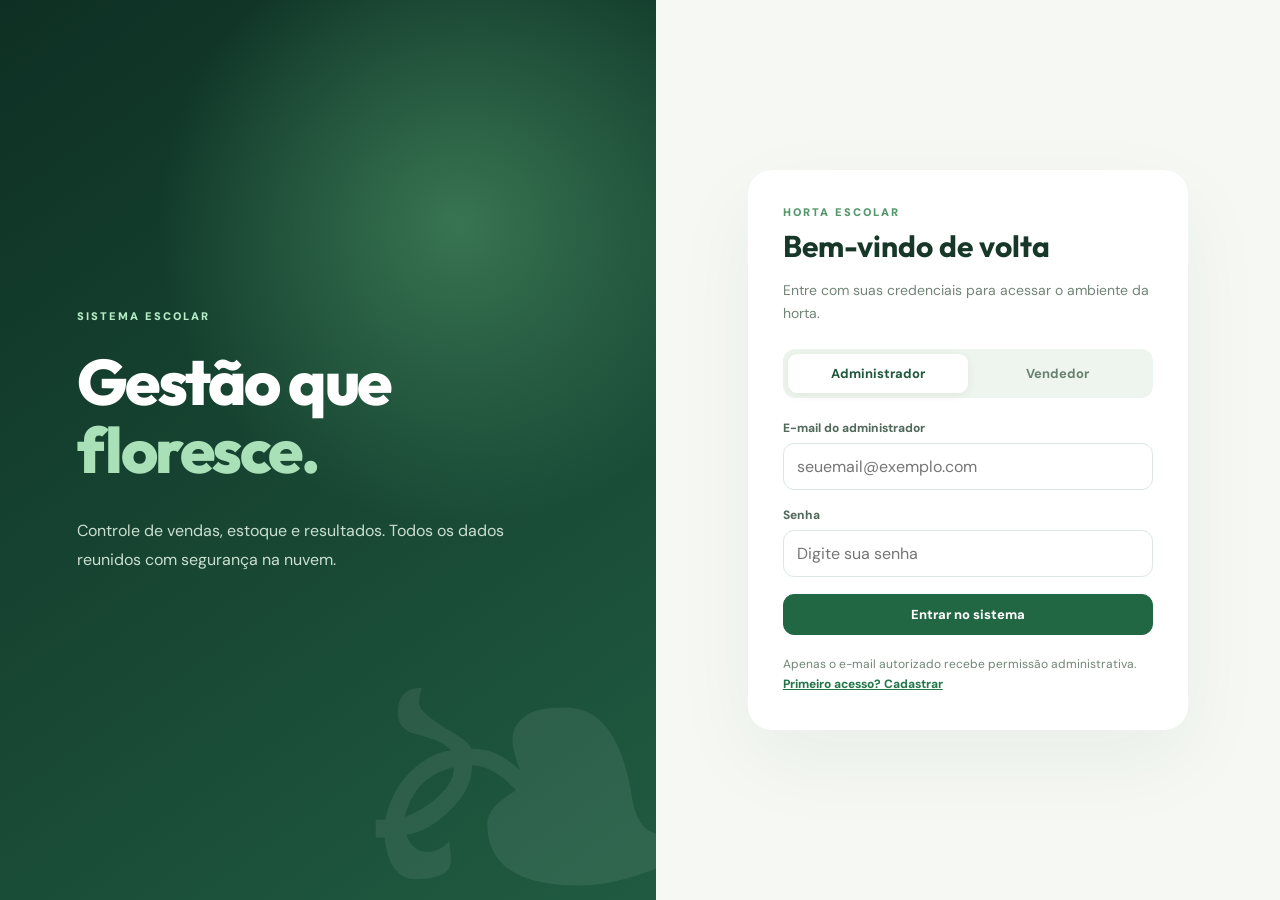
==== commit 2cc57c7d: "feat(horta): enable secure role-based login and seller/admin screens" ====
--- a/horta/index.html
+++ b/horta/index.html
@@ -1,239 +1,15 @@
 <!doctype html>
 <html lang="pt-BR">
 <head>
-  <meta charset="utf-8"><meta name="viewport" content="width=device-width,initial-scale=1,viewport-fit=cover">
-  <meta name="theme-color" content="#123f32"><meta name="description" content="Horta Escolar 2.0 — gestão financeira, plantio, estoque, equipe e relatórios.">
-  <title>Horta Escolar · Gestão 2.0</title>
-  <link rel="icon" type="image/svg+xml" href="[data-uri]">
-  <style>:root{--forest:#153e32;--forest2:#0c2f26;--mint:#ecf7ed;--green:#1b7753;--lime:#c8f09d;--line:#e5eae6;--ink:#192b23;--muted:#748079;--bg:#f7f9f7;--card:#fff;--shadow:0 8px 34px rgba(16,43,28,.035);--radius:17px;font-family:Inter,ui-sans-serif,-apple-system,BlinkMacSystemFont,"Segoe UI",Arial,sans-serif;color:var(--ink);background:var(--bg);font-size:14px}*{box-sizing:border-box}html{scroll-behavior:smooth}body{margin:0;min-width:320px}button,input,select,textarea{font:inherit}button{cursor:pointer}button:focus-visible,input:focus-visible,select:focus-visible,textarea:focus-visible,a:focus-visible{outline:3px solid #79bd89;outline-offset:2px}a{text-decoration:none;color:inherit}.app-shell{min-height:100vh;display:flex}.sidebar{width:260px;min-width:260px;background:#fff;display:flex;flex-direction:column;position:fixed;top:0;bottom:0;left:0;border-right:1px solid var(--line);z-index:40;padding:26px 16px 0}.brand{display:flex;align-items:center;gap:12px;padding:3px 9px 27px}.brand-icon{height:40px;width:40px;display:grid;place-items:center;background:#154c38;color:#d6f6ba;border-radius:13px;flex:none}.brand-icon svg{width:28px;height:28px}.brand strong{font-size:17px;letter-spacing:-.65px;display:block;font-weight:800}.brand small{font-size:9px;letter-spacing:1.6px;display:block;font-weight:800;color:#80a39a;margin-top:5px}.workplace{margin-bottom:28px;display:flex;align-items:center;padding:10px 12px;background:#f8faf8;border:1px solid #ebefec;border-radius:12px;gap:11px}.workplace-avatar{display:grid;place-items:center;width:35px;height:35px;background:#dceede;color:#477351;border-radius:9px;font-size:11px;font-weight:800}.workplace strong,.sidebar-user strong{font-size:12px;display:block}.workplace small,.sidebar-user small{color:#8a928e;font-size:11px;display:block;margin-top:4px}.chevron{margin-left:auto;color:#7c8e82;font-size:18px}.nav-section-label{padding:0 15px;margin-bottom:12px;color:#a4afa9;font-size:10px;letter-spacing:1.25px;font-weight:850}.nav-section-label.second{margin-top:27px}.nav-link{width:100%;display:flex;align-items:center;gap:14px;border:0;background:none;text-align:left;padding:12px 13px;border-radius:10px;color:#6e7c74;font-size:12.5px;font-weight:650;margin-bottom:5px;transition:background .16s,color .16s}.nav-link:hover{background:#f2f7f3;color:#1f503c}.nav-link.active{background:#e9f5e9;color:#1f6648;font-weight:800}.ni{width:21px;text-align:center;font-size:19px;line-height:15px;font-weight:400}.sidebar-bottom{margin-top:auto;margin-bottom:24px;background:linear-gradient(155deg,#e8f6e7,#f5fcf3);border:1px solid #d6edda;padding:17px 15px;border-radius:13px}.tip-title{font-weight:850;font-size:12px}.tip-title span{color:#6eb368;font-size:19px;vertical-align:middle;margin-right:7px}.sidebar-bottom p{font-size:11.5px;line-height:1.65;color:#6a8171;margin:10px 0}.tip-link{border:0;background:none;padding:0;color:#247449;font-weight:800;font-size:12px}.tip-link span{margin-left:4px}.sidebar-user{display:flex;align-items:center;gap:10px;padding:17px 9px;border-top:1px solid var(--line)}.user-circle,.top-avatar{width:35px;height:35px;display:grid;place-items:center;background:#dcece0;border-radius:50%;font-size:10px;font-weight:850;color:#477151}.connection-dot{margin-left:auto;height:8px;width:8px;background:#81c885;border-radius:100%}.main{margin-left:260px;min-width:0;flex:1;display:flex;flex-direction:column;min-height:100vh}.topbar{height:72px;flex:none;background:rgba(255,255,255,.94);border-bottom:1px solid var(--line);display:flex;justify-content:space-between;align-items:center;padding:0 43px}.breadcrumb{color:#929d96;font-size:12px}.breadcrumb span{margin:0 11px;color:#c5cec8}.breadcrumb b{color:#52675b;font-weight:750}.topbar-right{display:flex;align-items:center;gap:18px}.mode-badge{border-radius:100px;background:#eff8ec;border:1px solid #e3f0dd;color:#518d62;padding:7px 12px;font-weight:760;font-size:11px}.mode-badge i{display:inline-block;width:7px;height:7px;border-radius:50%;background:#8acb77;margin-right:6px}.mode-badge.demo{background:#fff5e6;border-color:#ffe7bf;color:#9c722c}.mode-badge.demo i{background:#ddaa4c}.topbar-divider{height:23px;width:1px;background:var(--line)}.content{width:100%;max-width:1510px;padding:38px 43px 70px;margin:0 auto;flex:1}.footer{padding:20px 43px;border-top:1px solid var(--line);font-size:11px;color:#9caaa0;text-align:center}.footer span{margin:0 6px}.page-intro{display:flex;align-items:center;justify-content:space-between;gap:18px;margin-bottom:25px}.eyebrow{font-size:10px;font-weight:850;letter-spacing:1.65px;color:#66a075;margin:0 0 9px}.page-intro h1{font-size:28px;letter-spacing:-1.15px;line-height:1.13;font-weight:850;margin:0 0 8px}.page-intro p:not(.eyebrow){margin:0;color:var(--muted);font-size:12.5px;line-height:1.6}.actions{display:flex;gap:9px;align-items:center;flex-wrap:wrap}.btn{display:inline-flex;gap:8px;align-items:center;justify-content:center;padding:11px 15px;border-radius:9px;font-size:12px;font-weight:800;border:1px solid var(--line);background:#fff;color:#42584c;min-height:39px;white-space:nowrap;transition:transform .16s,background .16s}.btn:hover{transform:translateY(-1px);background:#f6fbf6}.btn.primary{background:#145e43;color:#fff;border-color:#145e43}.btn.primary:hover{background:#0a4832}.btn.soft{background:#ecf6ed;color:#24704a;border-color:#d9eddb}.btn.danger{color:#b03434;border-color:#f2dcdc}.btn.small{padding:7px 10px;font-size:11px;min-height:31px}.btn:disabled{opacity:.55;cursor:not-allowed}.hero{position:relative;overflow:hidden;border-radius:18px;background:linear-gradient(109deg,#184b38 10%,#0b382a 80%);color:#fff;min-height:213px;padding:36px 39px;display:flex;justify-content:space-between;margin-bottom:24px}.hero::before{content:"";position:absolute;width:350px;height:350px;border-radius:100%;border:1px solid #ffffff1b;right:-80px;top:-170px;box-shadow:0 0 0 62px #ffffff08,0 0 0 125px #ffffff07}.hero-copy{z-index:1;max-width:510px}.hero .hero-kicker{color:#a5e0b9;letter-spacing:1.35px;font-size:10px;font-weight:850;text-transform:uppercase;margin-bottom:18px}.hero h2{font-size:29px;letter-spacing:-1px;margin:0 0 10px;line-height:1.18}.hero p{color:#b3d1c3;max-width:425px;font-size:12px;line-height:1.65;margin:0}.hero-buttons{display:flex;gap:9px;margin-top:22px}.hero-buttons .btn{background:#b9e798;border:0;color:#18422e}.hero-buttons .btn.ghost{background:#ffffff16;color:#fff;border:1px solid #ffffff35}.hero-art{position:absolute;right:67px;bottom:-27px;width:220px;height:220px;color:#a5da89;opacity:.9;transform:rotate(-12deg)}.hero-art svg{height:100%;width:100%}.quick-banner{display:flex;gap:14px;align-items:center;justify-content:space-between;padding:14px 17px;background:#fffaf1;border:1px solid #f5e9d2;border-radius:11px;color:#7c6236;font-size:12px;margin:0 0 20px}.quick-banner button{border:0;background:none;color:#926a25;font-weight:850}.section-kicker{color:#8a9c90;font-size:10px;font-weight:850;letter-spacing:1.25px;text-transform:uppercase;margin:0 0 16px}.kpi-grid{display:grid;grid-template-columns:repeat(4,minmax(0,1fr));gap:14px;margin-bottom:24px}.kpi{background:#fff;border:1px solid var(--line);border-radius:15px;padding:19px 20px;box-shadow:var(--shadow);min-height:137px}.kpi-top{display:flex;justify-content:space-between;align-items:center;margin-bottom:18px;color:#82928a;font-size:12px;font-weight:650}.kpi-icon{width:34px;height:34px;border-radius:10px;background:#eff7ed;color:#4f9167;display:grid;place-items:center;font-size:18px}.kpi-icon.amber{background:#fff7e7;color:#c39849}.kpi-icon.blue{background:#eff6f8;color:#5a9dab}.kpi-icon.red{background:#fff0ee;color:#c57969}.kpi h3{font-size:24px;letter-spacing:-.9px;line-height:1.1;font-weight:860;margin:0 0 8px;font-variant-numeric:tabular-nums}.kpi .kpi-note{color:#98a7a0;font-size:11px}.kpi .bad{color:#bd5f59}.dashboard-grid{display:grid;grid-template-columns:minmax(0,1.7fr) minmax(260px,1fr);gap:16px;margin:0 0 22px}.panel{background:#fff;border-radius:16px;border:1px solid var(--line);box-shadow:var(--shadow);min-width:0;padding:22px 24px}.panel-head{display:flex;justify-content:space-between;align-items:start;gap:10px;margin-bottom:19px}.panel h3{font-weight:850;font-size:14.5px;letter-spacing:-.25px;margin:0 0 5px}.panel-sub{font-size:11.5px;color:#9ca9a1;margin:0}.panel-icon{font-size:19px;color:#559367}.chart-legends{display:flex;gap:14px;margin-top:10px;align-items:center;color:#819087;font-size:10.5px}.legend-sq{width:8px;height:8px;border-radius:2px;display:inline-block;margin-right:5px}.chart-wrap{height:239px;display:flex;gap:8px}.chart-axis{display:flex;flex-direction:column;justify-content:space-between;height:206px;color:#a4b1a7;font-size:10px;text-align:right;min-width:38px;padding:0 3px}.bar-plot{height:206px;display:grid;grid-template-columns:repeat(6,minmax(0,1fr));flex:1;border-bottom:1px solid #dce5df;background:repeating-linear-gradient(to top,transparent 0,transparent calc(25% - 1px),#edf1ed calc(25% - 1px),#edf1ed 25%)}.month-pair{position:relative;display:flex;align-items:end;justify-content:center;gap:5px;height:100%;padding:0 6px}.bar{border-radius:5px 5px 0 0;width:min(18px,40%);height:var(--h);min-height:2px;background:#55a47a;transition:height .2s}.bar.cost{background:#cce8d2}.month-name{position:absolute;bottom:-23px;color:#90a097;font-size:11px;text-transform:capitalize}.stock-ring{width:170px;height:170px;display:grid;place-items:center;margin:12px auto 10px;border-radius:50%;background:conic-gradient(#398662 var(--pct,0%),#edf5ef 0);position:relative}.stock-ring:before{content:"";position:absolute;inset:19px;background:#fff;border-radius:50%}.stock-ring-inner{position:relative;text-align:center}.stock-ring-inner strong{display:block;font-size:30px;letter-spacing:-1.1px}.stock-ring-inner small{color:#93a198;font-size:10.5px}.stock-stats{border-top:1px solid var(--line);padding-top:17px;margin-top:21px;display:flex;justify-content:space-around;gap:10px}.stock-stats div{text-align:center}.stock-stats span{font-size:10.5px;color:#99a69e;display:block}.stock-stats strong{font-size:16px;display:block;margin-top:7px}.bottom-grid{display:grid;grid-template-columns:minmax(0,1.65fr) minmax(260px,1fr);gap:16px}.activity-item{display:flex;align-items:center;gap:12px;padding:14px 0;border-bottom:1px solid #eef2ee}.activity-item:last-child{border-bottom:0}.activity-mark{height:37px;width:37px;flex:none;border-radius:11px;background:#eef8ed;display:grid;place-items:center;color:#358459;font-size:18px}.activity-mark.out{background:#fff2ea;color:#b97d52}.activity-item strong{display:block;font-size:12px}.activity-item small{display:block;color:#9aa79d;font-size:10.5px;margin-top:5px}.activity-amount{margin-left:auto;font-weight:850;font-size:12px;white-space:nowrap}.activity-amount.out{color:#ae7253}.action-stack{display:grid;gap:10px}.action-tile{width:100%;text-align:left;display:flex;align-items:center;gap:12px;padding:13px 15px;border:1px solid #edf0ed;border-radius:11px;background:#f9fbf9;color:#2d4d3a}.action-tile:hover{border-color:#b7d7be;background:#f2f9f1}.action-symbol{font-size:19px;width:27px;color:#57986b}.action-tile strong{font-size:12px;display:block}.action-tile small{font-size:10px;color:#91a198;display:block;margin-top:4px}.action-tile .arrow{margin-left:auto;font-size:18px;color:#91b49b}.filter-bar{display:flex;gap:10px;align-items:center;flex-wrap:wrap;margin-bottom:17px}.field,.search{padding:11px 12px;border:1px solid #dfe8e1;border-radius:9px;background:#fff;color:#3b5245;min-height:39px}.search{flex:1;min-width:190px}.control-label{font-size:11px;color:#889b8d;font-weight:750}.table-scroll{overflow:auto;width:100%;border-radius:10px;border:1px solid #e9eeeb}table{width:100%;border-collapse:collapse;white-space:nowrap;text-align:left}th{font-size:10px;letter-spacing:.55px;text-transform:uppercase;background:#f8fbf9;color:#9aa89f;font-weight:850;padding:14px 15px;border-bottom:1px solid var(--line)}td{padding:13px 15px;font-size:12px;color:#52685b;border-bottom:1px solid #edf1ed}tr:last-child td{border-bottom:0}td strong{color:#293f32;font-weight:750}td.mono{font-variant-numeric:tabular-nums}.tag{border-radius:99px;padding:5px 8px;background:#edf6ed;color:#4c9262;font-weight:750;font-size:10px;display:inline-block}.tag.expense{background:#fff2e7;color:#b58352}.tag.invest{background:#eef5fc;color:#597ba0}.tag.return{background:#fbecef;color:#b96478}.row-actions{display:flex;align-items:center;gap:6px}.tiny-btn{border:1px solid #e8ece8;background:#fff;border-radius:7px;padding:6px 9px;font-size:10px;color:#65796a;font-weight:750}.tiny-btn:hover{background:#f2f6f2}.tiny-btn.remove{color:#ba7272}.empty{padding:46px 24px;text-align:center;color:#8d9e91}.empty .empty-icon{font-size:30px;color:#75ab83;display:block;margin-bottom:12px}.empty strong{display:block;color:#3d5f4b;font-size:14px;margin-bottom:9px}.empty p{font-size:12px;max-width:320px;margin:0 auto;line-height:1.6}.info-note{background:#f0f8f0;border:1px solid #d9eddf;border-radius:12px;padding:15px 17px;color:#427254;font-size:12px;line-height:1.7;margin-bottom:18px}.warn-note{background:#fff8ea;border-color:#f4e5c9;color:#86673e}.subgrid{display:grid;grid-template-columns:repeat(2,minmax(0,1fr));gap:15px}.summary-stack{display:grid;gap:11px}.summary-row{display:flex;justify-content:space-between;align-items:center;border-bottom:1px solid #eef1ed;padding:0 0 12px;font-size:12px;color:#7e9184}.summary-row:last-child{border:0;padding-bottom:0}.summary-row strong{color:#284533}.progress-track{height:9px;border-radius:8px;background:#e8f1e7;overflow:hidden;margin:12px 0}.progress-track>span{display:block;height:100%;background:#3e956c;border-radius:8px}.report-card{padding:24px;border:1px solid #e5ece6;border-radius:15px;display:flex;align-items:center;gap:18px;background:#fff}.report-icon{font-size:28px;background:#eff7ef;width:65px;height:65px;border-radius:15px;display:grid;place-items:center;color:#367955;flex:none}.report-card h3{font-size:14px;margin:0 0 6px}.report-card p{color:#8a9b8e;font-size:12px;line-height:1.65;margin:0 0 12px;max-width:580px}.report-card .btn{margin-right:8px}.meta-list{display:grid;gap:9px;color:#8a998c;font-size:11.5px}.meta-list strong{color:#325c42}.settings-grid{display:grid;grid-template-columns:repeat(2,1fr);gap:16px}.settings-card{border-radius:15px;border:1px solid var(--line);background:#fff;padding:22px}.settings-card h3{font-size:15px;margin:0 0 8px}.settings-card p{font-size:12px;color:#8b9c8e;line-height:1.7}.settings-card .btn{margin-top:7px}.full{width:100%}.modal-layer{position:fixed;inset:0;background:#0d221ab0;z-index:90;display:flex;justify-content:center;align-items:center;padding:18px;overflow:auto}.modal{position:relative;width:min(100%,560px);max-height:calc(100vh - 36px);overflow:auto;border-radius:19px;background:#fff;box-shadow:0 20px 80px #00180d55;padding:25px}.modal-header{display:flex;align-items:center;justify-content:space-between;border-bottom:1px solid var(--line);padding-bottom:17px;margin-bottom:21px}.modal-header h2{font-size:19px;letter-spacing:-.6px;margin:0}.icon-btn{border:0;background:none;padding:8px;color:#748c7c;font-size:20px}.form-grid{display:grid;grid-template-columns:1fr 1fr;gap:14px}.form-field{min-width:0;display:flex;flex-direction:column;gap:8px}.form-field.fullspan{grid-column:1/-1}.form-field label{font-size:11px;color:#627e6b;font-weight:800}.form-field input,.form-field select,.form-field textarea{border:1px solid #dde7df;border-radius:9px;min-height:42px;padding:10px 12px;color:#324d3b;background:#fff;width:100%}.form-field textarea{resize:vertical;min-height:69px}.modal-footer{display:flex;gap:10px;justify-content:flex-end;padding-top:23px}.modal-preview{display:flex;justify-content:space-between;border:1px solid #d7ebdb;background:#f1f8ef;padding:13px;border-radius:9px;font-size:12px;margin-top:18px}.modal-preview strong{font-weight:850;color:#286842}.toast{position:fixed;bottom:25px;right:25px;background:#153f2f;color:#fff;padding:14px 20px;border-radius:11px;font-size:12px;font-weight:700;z-index:160;box-shadow:0 10px 25px #0002;max-width:360px}.pill{background:#e9f5e7;color:#317a4c;border-radius:40px;padding:5px 10px;font-size:10px;font-weight:780}.pill.empty-pill{background:#fff4e9;color:#b08554}.mobile-only{display:none}.inventory-hero{border:1px solid #e4ece6;background:#fff;border-radius:17px;padding:25px;display:grid;grid-template-columns:1fr 1fr;gap:15px;align-items:center}.inventory-number{font-size:50px;font-weight:860;letter-spacing:-2px;line-height:1.2}.inventory-number small{font-size:15px;font-weight:650;color:#83998b;letter-spacing:0}.inventory-details{display:grid;grid-template-columns:1fr 1fr;gap:10px}.inventory-details div{background:#f6faf6;border-radius:12px;padding:17px}.inventory-details small{display:block;color:#899c8a;font-size:11px}.inventory-details strong{display:block;margin-top:9px;font-size:22px}.text-danger{color:#bd645c!important}.print-note{display:none}@media(max-width:1180px){.sidebar{width:230px;min-width:230px}.main{margin-left:230px}.content{padding:28px}.topbar{padding:0 28px}.kpi{padding:17px}.kpi h3{font-size:20px}.panel{padding:19px}.hero-art{right:18px;opacity:.55}}@media(max-width:950px){.kpi-grid{grid-template-columns:repeat(2,1fr)}.dashboard-grid,.bottom-grid{grid-template-columns:1fr}.stock-ring{width:150px;height:150px}.hero-art{right:35px}}@media(max-width:760px){.sidebar{transform:translateX(-100%);transition:transform .25s;width:270px;min-width:270px;box-shadow:0 20px 40px #0001}.sidebar.open{transform:translateX(0)}.mobile-overlay:not([hidden]){display:block;position:fixed;inset:0;background:#0007;z-index:30}.mobile-only{display:block}.main{margin-left:0}.topbar{height:62px;padding:0 17px}.content{padding:24px 17px 52px}.page-intro{align-items:flex-start}.page-intro h1{font-size:24px}.page-intro .actions{justify-content:end}.hero{padding:28px;min-height:215px}.hero h2{font-size:25px}.hero-art{opacity:.2;right:-45px}.kpi-grid{gap:9px}.kpi{min-height:128px;padding:15px}.kpi h3{font-size:19px}.kpi-top{font-size:10.5px}.kpi-icon{width:29px;height:29px}.footer{padding:18px;font-size:10px}.footer span{margin:0 2px}}@media(max-width:540px){.page-intro{flex-direction:column;align-items:stretch;gap:17px}.page-intro .actions{justify-content:flex-start}.hero{padding:25px 20px}.hero h2{font-size:23px}.kpi-grid{grid-template-columns:repeat(2,minmax(0,1fr))}.kpi{padding:13px}.kpi-top{align-items:start;margin-bottom:15px}.kpi h3{font-size:17px}.kpi .kpi-note{font-size:10px}.panel{padding:17px}.topbar-right{gap:10px}.mode-badge{font-size:10px;padding:6px 8px}.topbar-divider{display:none}.chart-wrap{height:210px}.bar-plot,.chart-axis{height:177px}.subgrid,.settings-grid,.inventory-hero{grid-template-columns:1fr}.form-grid{grid-template-columns:1fr}.form-field.fullspan{grid-column:auto}.modal{padding:20px}.report-card{align-items:flex-start;padding:17px}.report-icon{width:40px;height:40px;font-size:23px}.report-card .btn{margin-top:5px}.quick-banner{align-items:flex-start}.inventory-number{font-size:40px}}@media print{.sidebar,.topbar,.footer,.actions,.nav-link,.btn,.tiny-btn,.quick-banner,.hero-buttons{display:none!important}.main{margin:0}.content{padding:5mm}.app-shell{display:block}.panel,.kpi{break-inside:avoid;box-shadow:none}.hero{color:#000;background:none;border:1px solid #ddd}.hero p{color:#333}.print-note{display:block}}
-</style>
+<meta charset="utf-8"><meta name="viewport" content="width=device-width,initial-scale=1,viewport-fit=cover">
+<meta name="theme-color" content="#113c2d"><meta name="description" content="Horta Escolar: vendas, estoque, produção e gestão financeira com dados protegidos na nuvem.">
+<title>Horta Escolar | Gestão & Vendas</title>
+<link rel="icon" href="assets/favicon.svg" type="image/svg+xml"><link rel="manifest" href="manifest.json">
+<link rel="stylesheet" href="secure.css">
+<script src="core.js" defer></script><script src="xlsx.js" defer></script><script src="secure-app.js" defer></script>
 </head>
 <body>
-<div class="app-shell">
-  <aside id="sidebar" class="sidebar" aria-label="Navegação principal">
-    <a class="brand" href="#dashboard" aria-label="Horta Escolar, início">
-      <span class="brand-icon"><svg viewBox="0 0 40 40" fill="none" aria-hidden="true"><path d="M20 31V17M20 22C8 22 8 10 8 10c12-1 12 12 12 12Zm0-5c0-10 12-13 12-13s1 13-12 13Z" stroke="currentColor" stroke-width="2.8" stroke-linecap="round" stroke-linejoin="round"/><path d="M12 31h16" stroke="currentColor" stroke-width="2.8" stroke-linecap="round"/></svg></span>
-      <span><strong>Horta Escolar</strong><small>GESTÃO INTELIGENTE</small></span>
-    </a>
-    <div class="workplace"><span class="workplace-avatar">HE</span><span><strong>Projeto escolar</strong><small>Administração • 2026</small></span><span class="chevron">⌄</span></div>
-    <div class="nav-section-label">ESPAÇO DE TRABALHO</div>
-    <nav id="main-nav">
-      <button class="nav-link active" data-page="dashboard"><span class="ni">◫</span> Visão geral</button>
-      <button class="nav-link" data-page="financial"><span class="ni">▤</span> Financeiro</button>
-      <button class="nav-link" data-page="production"><span class="ni">❀</span> Produção e plantio</button>
-      <button class="nav-link" data-page="inventory"><span class="ni">▦</span> Estoque</button>
-      <button class="nav-link" data-page="team"><span class="ni">♙</span> Equipe</button>
-    </nav>
-    <div class="nav-section-label second">FERRAMENTAS</div>
-    <nav>
-      <button class="nav-link" data-page="reports"><span class="ni">↧</span> Relatórios e Excel</button>
-      <button class="nav-link" data-page="settings"><span class="ni">⚙</span> Configurações</button>
-    </nav>
-    <div class="sidebar-bottom"><div class="tip-title"><span>✳</span> Dica do sistema</div><p>Mantenha seus dados protegidos: faça um backup antes de trocar de dispositivo.</p><button id="sidebar-backup" class="tip-link">Fazer backup <span>→</span></button></div>
-    <div class="sidebar-user"><span class="user-circle">HE</span><div><strong>Gestão da horta</strong><small>Ambiente local</small></div><span class="connection-dot" title="Dados armazenados neste navegador"></span></div>
-  </aside>
-  <div class="mobile-overlay" id="mobile-overlay" hidden></div>
-  <main class="main">
-    <header class="topbar">
-      <div class="topbar-left"><button id="menu-toggle" class="icon-btn mobile-only" aria-label="Abrir menu">☰</button><span class="breadcrumb">Workspace <span>/</span> <b id="breadcrumb-page">Visão geral</b></span></div>
-      <div class="topbar-right"><span id="mode-badge" class="mode-badge"><i></i> Sem dados</span><div class="topbar-divider"></div><div class="top-avatar">HE</div></div>
-    </header>
-    <div class="content" id="content" aria-live="polite"></div>
-    <footer class="footer">Horta Escolar 2.0 <span>•</span> Gestão responsável <span>•</span> Dados armazenados no navegador <span>•</span> <span id="last-save">Pronto</span></footer>
-  </main>
-</div>
-<div id="modal-root"></div><div id="toast-root" aria-live="polite"></div>
-<input type="file" id="import-file" accept="application/json,.json" hidden>
-<script type="text/plain" id="embedded-template">UEsDBBQAAAAIAC8FaV0Mb4pRcgEAABMFAAAPAAAAeGwvd29ya2Jvb2sueG1stdTNbtwgEADgV7G4d23wGONVnBySpqrUQ9U3GMOQRTHggp348atNK6/bUy++IRiNPjE/dw+rH4s3StnF0DN+qlhBQUfjwkvPltl+Uuzh/m49v8f0OsT4Wqx+DPm89uwyz9O5LLO+kMd8ihOF1Y82Jo9zPsX0UuYpEZp8IZr9WIqqkqVHF9g138dt3k5FQE89e8J8GSImU4ir5OPpq+kZZ0U6O9OzH8gbkAoNSVmDsIr9AaX/AUVrnaanqBdPYf4tSjTi7GLIFzdlVpT/kh4pYHIx7zRi01hqSRnk3GIHuqHDNc/jssbCUKHRrbgz1ZtJmBpqlE3VQQcSmsNN3zBovIb/9UmwgWBoWiWazui6AiG7w0HfUzSLxrjTNJtm4MOguJAgOgWS14drPv9c3EQ7i9wsig+qbbEWdS2gafnhli+L2zdNe2sasB2h5mgAoLPD8WMV/YQJZ/e2L5O6TVZFRBoqo2wLjRIHgMrbFipvC+7+F1BLAwQUAAAACAAvBWldCiSUghwDAABlJgAADQAAAHhsL3N0eWxlcy54bWzlWstunDAU/RXktFUrtQPmNTQJiZJJkLrJIumiUtUFM5gJkrEpeCqmX19h80xCS9KAUTIbP+be48PxNRfZPj7NY6z8QmkWUeICuNCAgsiGBhHZumDHwk8OOD05zg8ztsfo5hYhpuQxJtlh7oJbxpJDVc02tyj2swVNEMljHNI09lm2oOlWzZIU+UFWuMVY1TXNVmM/IqBAJLvYi1mmbOiOMBdYrU5FFF8CF+iaBhQBuaIBcsG7nzvKjq7fiFI5+HhwoC007ej7NQp+vO/59wNQ1B542IXXFtrbfmO9a8zh+62NO9D9luY9EtxWrVUq/EJKGrlsUHXx2fmt/PKxCyCsxvBjJLpWfoojRiu8yqMq18K+BliWABuKaaqk27ULvPL3WOgaU3sI0zaX5/bqf+nCEeg+iOlc2I6hj0IXLs2V4QyDLisiHiKM63hwRDxEGBdl4jOGUuJFGCtl/es+QS4glKAasTT+p9M29fdQtx7tl1EcBYLXdtXzxGrH/5nwLx3PuhwRX79woHU2Hr5ne2eePSJ+s0DGwjcvLv+OX1Z4JK9pGqC0jmUdNJ1iVTR1tbbm6whhfFNkpm9h7Q25dx62XrA8hZC6GmFcVgVU2RDobchqiBa6tXwqfB424zweALYA/CTB+6tdvEapx7MG/5v3epS0WxHGTeucg/H2UAp63zOMTAG+Fgq8fYajLYlRE7x+1VF8mbFoU6SDDSIMpVWU5uFTZhDKl+/FURh9Bg1JC0B/[base64]/ZReewwte3+5xor4hxXNAQmFcG0BCNihjTNARbkXzzwe3NNZyLDOVIozBHIVhkUHz//Qy0fU4on8MQZEJs5rrOowzlkF8VG0T3OUkKlkPBrwqW6jGDO0zTnOiWYbh6DjEFbd4lQTmigpcLEWFP0QGy8lr8YpY//I0vCNNeIQnBDtO42D2jvQAagVwsCAuBIT9A02+u9TaKiIlgJXAlP01gHRG/WDKQpes20lha/[base64]/M6Vcq1TcFDYIDJXNJBMBXVmus1Tz2ck23+s4jrpjdbO4BzDkV3wXAUn2gZ5CzlqoYSd7IOz57Q0dENddgn6pB3crIQ3/ywkOCoEF0pD8FUg+Up4cxqu+URJCguC1Yn6JX1LCUOZlN3ZH12a08oMc9gjJq8xpSSqWbruvAMRVakeP5hJUEwIaTcqksUWR/bAaH9mbYr+b3m7v7LLDaMiwfIswonL7XnK1VoAsP5Ahqr3JnL0ejDPURJgiIxsdJNH7mosxy8/Fl0OSm2ArGnLN5pa7Jlf2AcAsczHQNoMeaiKYAWY9a1z/j9oluHZJPB2sl7D22Fl+OWUxEr5Qyl9+e14nW6Ostx9X7UwLWm7NabfhIvcD4Gyrmk+Efgf9RTK6s897Gp6lDlTRqtPSHPvpDRdl35dYY6bNnSY5vXMTkb/IFqVm7+AVBLAwQUAAAACAAvBWldDR656GUAAABzAAAAFAAAAHhsL3NoYXJlZFN0cmluZ3MueG1sBcFRCsMgDADQq0j+Z9w+xpDankXatAomFpMNj7/3lm1ycz8aWrskePoAjmTvR5UrwdfOxwe2dZlR1dzkJhpngmJ2R0TdC3FW32+Sye3sg7Op7+NCvQflQwuRccNXCG/kXAUcrn9QSwMEFAAAAAgALwVpXfUDs9DUBQAAmhYAABgAAAB4bC93b3Jrc2hlZXRzL3NoZWV0MS54bWylmM1y2zYQx18FwSmZxhI/RUkTOqMP2lZiW6pkp73CJCghIQkagGS1p3Z66PQx0hwyOfTYyT16kz5JB6QkUzL0GR9kYsn/[base64]/4EEYuRCswbBiAQBTuQ8gD/mgsY/[base64]/[base64]/sVq4sqBxEuHn+j3cjsFbmeNu499TAQC0eyf+zEJkJLdUbE37ZNmZX+IagGi+iR4PMUccUBTzPJCJ+ooVg+OYuZZHcEftgh7aJjbQDhOJFHWor53JWqFINSeNM8J5oLkvpWTrx04+aLH7yXXteJ+u974+5iPI4ECWlhBdauWUkUuOSfN6gEwK5u/vgYzQFGQbyyITNUJLTUKCl07adYOwDD3abnyKlWj7PW77dvZn7M/usAD3uCm++Otp4bd5GD212AHoFXkWH8+6s2+cJBGKJELp844qeEuNLX1lHveY1RuynSRbYekUrH/y7eop1Q+jUZkI5S9E6pl11sHQhWbuyLUMlSYBZuhKjuh2na9fSBUsXPrjgpqgpMtUM4GqM7ZYKVleHbdky1j371zHt/5OVlrKAqRj+EhkyvuCPr6luBxQe/HGGQNDAVUPb+qan5N3T5p6pWTpu7sT2No+9SyvEpVioPO1e1lIy/mb19By7ue/[base64]/Mp/[base64]/WFwkewhlb7J6ylHzIRP8htz7/ld4m+7ngLLMj6Fot7wksMguSfMUnN9zhYVF8ngyRj4dnYrqp+JozBxYrftcCRc7E+4bP54aC+J6wV2TrEgqvFOsrnnH2Oq5pwnDCfC1oN7YDBfaRycQq/41WLNueDPwr74JqCxHYnvQJVHKcRF3KYowYFcOgXvIc8RqyzXoD+UWey9mFHz0er5SWuPVyb9HFpENoIGrvQqu7MLPJkxseTf30/ct8Mnx5U6ebZjS6ONo1T+XLCx6x4X9RvwFQSwMEFAAAAAgALwVpXTG2y+r+AgAAQgwAAB0AAAB4bC9kcmF3aW5ncy9jaGFydHMvY2hhcnQxLnhtbO1X627TMBR+lZBVGkhsaSu6S2mDupRNSExM2+AP4sdpfNaaOXZ07GTp4yB+8CB7MWQnadruIi4DMYlWcmyf+/fFlwxeFYnwciTNlRz6ne2276GMFeNyOvQzc7G1578KB3E/ngGZsxRi9IpESN2Ph/7MmLQfBDqeYQJ6W6Uoi0RcKErA6G1F04ARXHE5TUTQbbd3AufEt+4EyKmXgxj6KLfen/leYGdJZZIhixRJJF3K25XM2dqO4Uag6xTOhsezcAD9iWLzE6qSg19ILgEuXSzoC23OzFzgw3hLf9eNdUK2MWGE8voLcaU9hl5KimXX366/[base64]/cBL+zBv4BaHwcqEc2ZvQIUO/eRL27hvrrIgWp3bJ+DNCPbczxPwg9FG9Yaflib6fX7nRqoFcEu93dnb3a8/LGF4MZFff60TEILqclnRylAcOVLFUTLo+hWIDcaDIUaHB1s4PiRFVb5aSaSuCzoiPiTHCJ2kVLT9wpIKR3NfT3e92e/xAni1aCs0MuhBvQdBKJ6r2M3K8sYU0vJW3GoGelIgM9q9WELAt2yQa31SGz5DAxXkP00D9CiQT12eJMznl8eQx0WUaQSmIt5fIeqeHx5duJWMApsTDnqr5DkNJ6VNxO/YLuHMQtvDe6f4b3leL/8/6zvK9Tu7xMnewAzRViRdKkHNQsVYwHq5cggVOUrOndWKLq1gtVY2adfeD6nRSVTnm82net3mP+Orfjffv/AW6d6C5ym6+B8DtQSwMEFAAAAAgALwVpXWB8XTgxCgAAhC4AABgAAAB4bC93b3Jrc2hlZXRzL3NoZWV0Mi54bWytWkuP28gR/isdwgHGnpXIbr4FaxbiY7AD2B5jxuOce8TWDLMkWyYpebKnXeSQnIMAOWdzWDjAnnLIPfon/iVBk3rwUa2HvZIhD6mqT6yvqotVxX757VOaoCXLi5hnYwUPNQWxbMqjOHsYK4tyNnCUby9ePo0+8vz74pGxEj2lSVaMnsbKY1nOR6paTB9ZSoshn7PsKU1mPE9pWQx5/qAW85zRqFJLE5VomqWmNM4UAVidfR+zj0XrCIkfuuf8e3FwFY0VrZKe04yhP93Ok7gcK4aCSj5/xWalz5JkrExMBdFpGS/ZW5qxsXLPy5Kn4nsFFSUt2ViZ5fwHlilIvXipNn6tfbS7ksvKiLc5itiMLpLyhn/8jsUPj+VYwWaF8jSa8qRSmPIEpbEgT0Epfar+/xhH5eNY0V0FPcZRxDJhB5ouipKnf6i/wzuYWp2s1clWHdsnqOtrdf3L1I21uvFl6uZa3dypWyeoW2t1a6tukkPq6s4Flc8CWlJxkPOPKK+EhLsMslHeOrAKqKmQmWAFFXU8jZWizKtvlhffXd+8m6Dw1r9+NblB//svur16ffdqsvrL6s/X6PLqzeSNH17dTMQVLOvr2CJ6W0R1e84HzgXAuRA4d9k8p1bGNWwUHJVjRcf7bCQVAtY6Rr6+DsJX1ygM7vyJf3X9ZvIKff7x72hO89XPKStzXiAWxeXqn0sWF+hsyfKIoWlCc/4cff7xZ5SzYpGUNOIFmtJkukiqP+mi5Ckt4ylNWVYykKLdBTU4gk4G0MkQOnnZOtnjyah5Is4+nowawurwdJVF8ZRGPAdtkSj5PCtYvpSp+RI1jxYgZYFEPnya06xY/YtDSqFE6S6LIxqBv3MpUbm+r6xZ/dL9qR7TZoNQs4PydvWpQPOEZnXUZBylq38XIK1mdR3CX+VYqe8XywtMNJBMUJiYoHAAChuwcNi1YL76BF7vZVfQp3M6rWhGEWBmjzarQVuX/Hf0iaKIoTnLIwqyZdU2GS2btCExQbok0tgC+ZJJE5Cw7rX/HmSrK/VWWIZYUcYpjSia8xwlvJM8epTZDcpsKNKWLIvq7AWSZleG6VrDsNmFZ744wwPPei6EZzWYC0cdqO9X+n5Ln2A4EkGAoAIIWgC6C7omtI+Nzh492zW4+gc6w+jzX/9WR1fxfD/nToNzpwuas9UvXASqIL724nz1CeTeqYOqafryQgdphkWHYGgHpwiHXQNunqmS672U2LrIxP0xj/n2Tpns589t8OdW19q7CDZlcUnRfb4od0sCJNHtGzu78OwXntMMPhuOXlDZt1/4TWVbh2kGlQP7RdBUxroDh63E8Gcg87BwZ32LMJ5XLtlPP9aapZ9Wr7/u4hBFkH93++76Fr2f3FytfnofXt2K0ggu99YoTrvgg84G4Nmwfx2t8g/8tm9Zq6jF3VJvEdECqahgVVEG50OhBSwe0Ic+LGzD4QILYzi4wt7V3zxTZXXCZU/4KisWKS+QSEA5jxZHlCyYNLkjHcBJtLjnSEVTns55UYo/i8V9Uea0BKsuTyD0rbXgezEsDN9xAlgYW3Dt0rNkL49dYV+UyZv8c4hAvUmg3s+Vc5rXtaMohgqeCBJzNudF3HfPlkYdNNaBaQSFJdkLFpaxqJ/Cov41LBpNFrstaZje04Q+sEysY1bGHxaspJKFbIDMgQWbDwvrkgAEhU0DZs44hbmusM8zMUhiaMmTRcq2ZcWBOho3+w8xqWmBrn56WFDEEMtY/hBTdJbTksX8OUyjeQqNoDDcrwSwsCwdmqfQ2BOuDESUi2z4R9ZJWX36mn1Irwt8l9OsmPO8ZCIGszJnD3BlIjQB6iQp0Dpl7VrHJ9ewZ8Be6npNCY8YKliOfmD5IdqavYgYm/VmAYt09WtVqajrQhtFsRi6ypawfQqB9imxZ58Se/YpBNpfk/yanQWuy3gdvCcVaEnzeF33lbykkvZuA6K3itTbu9dnHsYjD9vNDgvbcPMhB/ExHvltEF2TxKwUJMB4FLRBTEOSTSWcSMpmmfgtT6tZwo7DA35pdizYBT28wUo2Ld+2Mk9gz6zbB9zi4+oyvLm5vjnzsKN69jdayz1Dl7ReEm/tBfaxo/o9YMMkuqO520/Yg3uBA+yoQQ9Yt9tv2Kvu8T1oT/b9bh2o6MOCZmV/rtefGDdboHUWaDQKNFuULKtrNRVFrHighWyKq4FpB85RsLAB5yhYGG5kw54N+3JUT7iO4Fn8dCA/kdZAvdt0TKI0zmLRE9TMMRSn85wVssmsJxCA/A636rCwJL/DwnA9F/YM2csd/lLumv0VIXtzu0Dbm9Y3+kBaJ9rII7iVkSXBKMXwiTby2xhwXxDIMQKijYI2BtYk/JOTkrpMfJPUK/IO+KLZqhEdHK6sXUHFpEDAplXjxhC/z+Fyb43TnURh59wjpDmL0uDuDdb3sXPut/R1uM4LYP0AO+dBS9+S3FslPMi8AEs3svH5UZ5otntivA4GwuYZ2yneMKDI9NyBV9/dNmTAjQys7bsDv6Wtw9k4gNUDdxC01G0Dfnwg5UHiCilt1RC1qAbb1QO/Q85oto2k20S9pvkDS09xwbrBs+AKhxiq57brBW1IiGs1/8Elzn5knxiq30M2Nd3QsG5ppmEQbIOVSLAfOCCGGvSB9dZbsrjMox4J9cR2oS9mRZU/D/iw2bsKO6S3mSpXLrJpzLNqeg/70IIiOfywiOfsdx42Wund1oeuBU9KfyOc4DfCCWXMyJaYRDys2royXlKUUUTvKaov5YCPmo0ysSVPQLY5b776T3GEp4CWdnbhEWPgEatBywBrGA9dy3S3L9hjIJ5PjIHfxrM1/TBcAMMFxBgEbThdP+LqQhlrEvfB0pMqlYnsKM1lfd81W/T18/N+jjzSZc7+BGn3EuRAH9qGo+1aQAzmMX8/sk/sXoIcaEPXtG3bcmzNNhziuuC9KdiPHBC7lyEH2pDorol1W3PqTwPM6mGPTUmOdL46RzbbeSJ5trZ9jss+LOJk9eu9eMBZsPQIt4IPBndu1XudPRnquPWCnboX1yc60NjbrbbeAYGD/cAB0YHG3iKtt8Sjsoec0vZeorEuxuuOSEwP9+xs6Llbbzb7640G3e04NKenO1pg9fcubHi7ub57E9y9PfMIUc88Z+Bh9/k3mvjXrCDhAuc4ZF8g+87AB5Hh0vQ45EAgB84ggJANsH8Je8xKN2L0JFttr4rSOotu9hUcWM16cygh9gAevZqn/BgnA6OEHWFiOZ97xHren9YZQ2IYmrV9wV34AXif6Oe+gO8ubWvomIRgVzNsq/qEvb0fPSD6eSDQu+vbGOq6Q1x7+4Yn4xK296xviYbfWt+p+Gg6Zr3iwTjY7Fze7HtNWf7AxIboakvs9gjlbCaGtyOxlbTaWdD9iozE9sl6W0EbZE4fmLizx1mBEjYrx4o2tBWU15snq79LPq/+MhVUb7veHD0yGrFcHOkKmnFebg/qX9puKL/4P1BLAwQUAAAACAAvBWld0iGlajAFAADcGAAAGAAAAHhsL3dvcmtzaGVldHMvc2hlZXQzLnhtbJ2Zy3LbNhSGXwWD6SJZwCJ4lyZ0xiaoqWeSJhMnbbYICUpsSIIlIFnpro/S6S4v0H39Yh2SulASRBFZWQD//4DnA2zhHL96vSlysGa1yHgZQHxjQMDKmCdZuQjgSqbIh69vX21mT7z+KpaMSbAp8lLMNgFcSlnNJhMRL1lBxQ2vWLkp8pTXBZXihteLiahqRpPWVuQT0zDcSUGzEjYB29lfM/YkjkagWegL51+bwUMSQKNVV7Rk4NtjlWcygDYEkldvWCpDlucBvHMgoLHM1uw9LVkAv3ApedE8h0BIKlkA05r/yUoIJrevJr3VjkeHN5m3SbyvQcJSusrlB/70M8sWSxlA7LRRNrOY560h5jkosgYeBAXdtD+fskQuA2gaECyzJGFlkweIV0Ly4rfuGT6E6ezm1m4e7FjDbm3t1sHua9jtrd3+sdWdrd35Mbu7tbsHu3XNPjlsQbtnhEraDGr+BOpW1GyXbe7M+w1sD1TcaO4wBKI7TwEUsm6frG/nbz59fgdIBMK7h8934L9/ATbB2+gxemwWXXdL74Pc74NM9nOhYo4o5iLF3Lw/N2nz6aVldmlZeCgts42AjZO8nv+qGQUVrSmoclqy32nBSslBwUpBc8CSTD7/vWb5Dfjl+R8OYl6mqzLJasAFWNOc10yAhB17Y16Ami0yIWsuQMmByIRkBQVP7MuNEtfh5Xq8VJNENRmpJudHk2fM7I5Z8/twmZndhXBPmIW8qJh8/l7GGVWmc8H3gcUsk1SoPOEFD2GiYoIKwCtW0zjjJc2UAciFAA/lmgmZtTujNEYXjI80TzhIOCievyuN80EjjVfFKqcJP7Ke7YPTw+2cBDIN00UYKxE77drNH1MZwO7bY31rKMmOl5Lx0mgrxT1penvvoNBBxGm06YB7rnQ/fnr7IvrJmUXOy4sBzgC6PYCuEqCpBOiOBzheSsZLI1cJ0EWhi4h7FaA7CNDVAOj1AHrnAD1kqE+gNx7geCkZL408JUAPhR4i3lWA3iBATwOg3wPoKwGqT6A/HuB4KRkvjXwlQB+FPiL+VYD+IEBfA+C0B3CqBGgpAU7HAxwvJeOl0VQJcIrCKSLTqwCngwCnGgCx0b+/[base64]/FaoqGNdtpTljYKsY0Itq+ztIdZ2jos+xVM0whSsJyqWWrUMBpaoqGNdtpTlg4KsYMIvl7JqCMcWOrUMrhfzJzVlS3L7tvwnKVGOaOhJRraaKc9ZemiELuI4OtFjTrCgaVOWYO9bYfDG2x2dWWAdVr4fHz38e4NeIFNUDDBxEs19K3ZP3vde2d2P/[base64]/gB5C1UNh7h/fGm/hJHPlXqEyeqitq42QeTA/maw4Ux+D06V/88uP93eLD6fHpfHl4uTRfrJaL08PN5fb88Obl8v319d/tl7/88hcfX/xwefzD09vT6br4eH/38PTi48vl2+v13Yvnz59u3p7uj09fXN6dHj7e372+PN4fr09fXB7fPH9693g63oaH3d89b1er7fP74/lh6T9hoN+fTz88FbeF/41+f7n8wV9e3b5crsJHvzs+nBZ//O7d3fn6crleLq6Xd39/en3tT3d3L5e/2iwXx5vr+cPpm+PD6eXy95fr9XLvf325eLoer6eXy9ePl385PSwXz7/8xfPR71bePn8lEkZ887i4Pb0+vr+7fnv54avT+c3b68ul2YTP8vHFzeUuPODmcre4P/snb7m4P34M5w/n2+vb+LFvz7e3pwe/Y3Hz/ul6uf+n9GufP018eJse3g4Pb3/Kw7v08O7zww8/4eHr9PD18PD1T/ndN+nhm79t+zY9fPv54T/li9+lh+8+b1/9hIfv08P3f9vvfkgPP3x+6oz28Oefv3/CN5w9Xo/+8nj5YfEYPsh/r63b/ODhuy/8abjxH/Mrs1w8xT8ML5dP18fwKx++/O3X37/6rfuH3/3q0799+nf33eJ//2fxrfvNq+9+9+3X3y2+db969Z3/zT/EL2H4ZL8ePtnzgfXALDAHTID9BthXwF6N2fPwnIyemjY+NZ2Ze2ra8BnMqnpuvnk8nR5u3h4XN8fb4+L+8uF8f3q4Hj/95dOfL4v/+9f/WFwW18v1eLf49J+Lm+Pdzfu74+1lcXx/vdwfr+ebo//oU/jAm+P9u8vT4va0uD1ej88W1/O7y+K0uDleT28uj+fj4sl/ytPt+frpTx9O5yd8zj9/laMnnaAl6AgKwd8Q/IrgqwL+6Llfx+e+3c899+v4KbbVc++/w/FZmPj4353fXejj+4mP7/NTTw+yU1/U6enm8Rz+/dPD3MTD/vH98eF6vj3enuhRMvGo7493l8fF+wf/PfF4xt/wN7MPDd+b9LCvJh72zfFN+J7F3+vVxIO+/v3T6fGD/0Px36fy+/ZH3w+b0b/2TfxDux1/O/2aYE/QEnQEJcF98R0eYdcVW15/+Up+9vW3P3Obl8vlM/H/9+fPlstnbtPI5ud+zuvJadvRtC1NI9gTtAQdQdnStO3stG2Yth2mbRvZKtN2o2k7mkawJ2gJOoKyo2m72Wm7MG03TNs1slOm7UfT9jSNYE/QEnQEZU/[base64]/UInVIJdNq5np+5jrOXH+euW7ErLWZY5Xx/68rzESZQWqROqSSaTVz3mhMVJpwpJmbRoxmNWasNd78YCaKDVKL1CGVTKuZ83Zjot6EI83cNmI0wzFjxTHoOEh7pBapQyqZVjPnTcdE1QlHmrlrxGi2Y8a6Y9B3kPZILVKHVDKtZs5bj4naE440c9+I0czHjNXH/80MzET5QWqROqSSaTVz3oBMVKBwpJmHRoxmQe3YgvzfX/[base64]/1AWaiBSG1SB1SybSaOW9BbbSgcKSZm0ZazYLasQW1aEFIe6QWqUMqmVYz5y2ojRYUjjRz20irWVA7tqAWLQhpj9QidUgl02rmvAW10YLCkWbuGmk1C2rHFuT/[base64]/[base64]/eNdJoFdWML6tCCkPZILVKHVDKtZs5bUBctKBxp5qGRTrOg9diC1mhBSHukFqlDKpmWMxOdmrmOFhSOOHO9amStWdC6+LkRtCCkPVKL1CGVTKuZ8xa0jhYUjjTTNLLWLGg9tiD/M10wEy0IqUXqkEqm1cx5C1pHCwpHmtk2stYsaD22oDVaENIeqUXqkEqm1cx5C1pHCwpHmtk1stYsaD22oDVaENIeqUXqkEqm1cx5C1pHCwpHmrluZK1Z0HpsQf5nQWEmWhBSi9QhlUyrmfMWtI4WFI40c9PIWrOg9diC/NcBM9GCkFqkDqlkWs2ct6B1tKBwpJnbRtaaBa3HFrRGC0LaI7VIHVLJtJo5b0HraEHhSDN3jaw1C1qPLcj/[base64]/4ZZ/4hZ/4pZ/4xZ/45Z/5BZ+UnndOPOo9+1tn/[base64]/8ui9+4Re/8otf+qW89iu9+Gv06i//8i/NgrZjC9qiBSHtkVqkDqlkWs2ct6BttKBwpJm7RraaBW3HFrRFC0LaI7VIHVLJtJo5b0HbaEHhSDP3jWw1C9qOLWiLFoS0R2qROqSSaTVz3oK20YLCkWYeGtlqFrQbW9AOLQhpj9QidUgl0+q1i/[base64]/[base64]/UInVIJdNq5rwFHaIFhSPN3DdyUEuJRSqRW4kcS+RaIucSuZfIwUSlmJiSiaNmoo8m6tXEMps40U2cCCdOlBMn0okT7cSJeKJWT8z5xHE/MQQU1YLiqkgorrihiLhnbBk7xjLgerJSUlyllGI482QfU1ypNcVVkVNccU8Rcc/YMnaMZcD1ZKWquEpZxXDmyT6suFLLiqsirbjitiLinrFl7BjLgOvJSmFxlRKL4cyTfWRxpVYWV0VmccWdRcQ9Y8vYMZYB15OV2uIq5RbDmSf74OJKLS6uiuTiipuLiHvGlrFjLAOuJyvlxVVKL4YzT/[base64]/Rry4D1hMF64mE9UTDeiJiPVGxnshYax3rHLIel6xDylq1rzJmPVGznshZT/SsJ4LWE0XriaS11rTOUetx1TpkrfWudRm2nihbT6StJ9rWE3Hribr1RN5a61vnwPW4cB0S13rjuoxcT1SuJzLXE53ridD1ROl6InWtta5z7Hpcuw65a713XQavJ4rXE8nrieb1RPR6ono9kb3Wutc5fD0uX4f0td6+LuPXE/Xrifz1RP96IoA9UcCeSGBrDewcwR5XsEMGW+9glyHsiRL2RAp7ooU9EcOeqGFP5LC1HnYOYo+L2CGJrTexyyj2RBV7Ios90cWeCGNPlLEn0thaGzvHscd17JDH1vvYZSB7opA9kcieaGRPRLInKtkTmWytk51D2eNSdkhlq61sU8Sy/Y0mcy6bsWXsGMuA67eaUOwrRbPjmd9twtuX2s02RTjb33Ay2xe3sxk7xjLgerJiXymgHc882duX2tA2RUTb33DyxJuJTLybyMTbiUy8n8jEG4po7yiS31Jk/J4i4U1FVPsqgtr+hpPZvripzdgxlgHXkxX7SmHteObJ3r7UtrYp4tr+hpPZvrivzdgxlgHXkxX7SpHteObJ3r7UzrYpQtv+hpPZvri1zdgxlgHXkxX7SsHteObJ3r7U5rYpotv+hpPZvri7zdgxlgHXkxX7SvHteObJ3r7U/[base64]/vdjB1jGXA9WbGvFPGOZ57s7UvteJsi5O1vOHnibd0m3tdt4o3dJt7ZbeKt3bT3dstv7jZ+d7fw9m6qfRVRb3/DyWxf3PVm7BjLgOvJin2luHc882RvX2rf2xSBb3/DyWxf3Phm7BjLgOvJin2l0Hc882RvX2rr2xSxb3/DyWxf3Ptm7BjLgOvJin2l6Hc882RvX2r32xThb3/DyWxf3P5m7BjLgOvJin2lAHg882RvX2oD3BQRcH/DyWxf3AFn7BjLgOvJin2lGHg882RvX2oP3BRBcH/DyWxf3ARn7BjLgOvJin2lMHg882RvX2ob3BRxcH+jyZwHZ2wZO8Yy4PqNORX7SpHweOb35vT2pXbCTREK9zeczPbFrXDGjrEMuJ6s2FcKhsczT/b2pTbDTREN9zeczPbF3XDGjrEMuJ6s2FeKh8czT/b2pfbDTREQ9zeczPbFDXHGjrEMuJ6s2FcKicczT/b2pbbETRET9zecPPEGuxPvsDvxFrsT77E78Sa72rvs5rfZHb/PbnijXdW+irC4v+Fkti9uizN2jGXA9WTFvlJgPJ55srcvtTFuisi4v+Fkti/ElrFjLAOuJyv2lWLj8cyTvX2pvXFTBMf9DSezfXFznLFjLAOuJyv2lcLj8cyTvX2p7XFTxMf9DSezfXF/nLFjLAOuJyv2lSLk8cyTvX2pHXJThMj9DSezfXGLnLFjLAOuJyv2lYLk8cyTvX2pTXJTRMn9jSZzlpyxZewYy4CryUqb3KQ4eTzTZJ8nN2qf3BSBcn/DyWxf3Chn7BjLgOvJin2lUHk882RvX2qr3BSxcn/DyWxf3Ctn7BjLgOvJin2laHk882RvX2q33BThcn/DyWxf3C5n7BjLgOvJin2lgHk882RvX2rD3BQRc3/DyWxf3DFn7BjLgOvJin2lmHk882RvX2rP3BRBc3/DyWxf3DRn7BjLgOvJin2lsHk882RvX2rb3BRxc3/DyWxf3Ddn7BjLgOvJin2lyHk882RvX2rn3BShc3/DyWxf3Dpn7BjLgOvJin2l4Hk882RvX2rz3BTRc3/DyWxf3D1n7BjLgOvJin2l+Hk882RvX2r/3BQBdH/[base64]/29qW22U0RZ/c3nMz2xX12xo6xDLierNhXirTHM0/29qV22k0Ravc3nMz2xa12xo6xDLierNhXCrbHM0/29qU2200Rbfc3nMz2xd12xo6xDLierNhXirfHM0/29qX2200RcPc3nMz2xQ13xo6xDLierNhXCrnHM0/29qW23E0Rc/c3nMz2xT13xo6xDLierNhXirrHM0/29qV23U0Rdvc3nMz2xW13xo6xDLierNhXCrzHM0/29qU23k0Refc3nMz2xZ13xo6xDLierNhXir3HM0/29qX23k0RfPc3nMz2xc13xo6xDLierNhXCr/HM0/29qW2300Rf/c3msz5d8aWsWMsA64mKw14kyLw8UyTfQbeqB14U4Tg/Q0ns31xC56xYywDricr9pWC8PHMk7197VX7KqLw/oaT2b64C8/YMZYB15MV+0px+Hjmyd6+1D68KQLx/oaT2b64Ec/YMZYB15MV+0qh+Hjmyd6+1Fa8KWLx/oaT2b64F8/YMZYB15MV+0rR+Hjmyd6+1G68KcLx/oaT2b64Hc/YMZYB15MV+0oB+Xjmyd6+1Ia8KSLy/oaT2b64I8/YMZYB15MV+0ox+Xjmyd6+1J68KYLy/oaT2b64Kc/YMZYB15MV+0ph+Xjmyd6+1La8KeLy/oaT2b64L8/YMZYB15MV+0qR+Xjmyd6+1M68KULz/oaT2b64Nc/YMZYB15MV+0rB+Xjmyd6+1Oa8KaLz/kaTOTvP2DJ2jGXA1WSlPW9SfD6eabLPzxu1P2+KAL2/4WS2L27QM3aMZcD1ZMW+Uog+nnmyty+1RW+KGL2/4WS2L+7RM3aMZcD1ZMW+UpQ+nnmyty+1S2+KML2/4WS2L27TM3aMZcD1ZMW+UqA+nnmyty+1UW+KSL2/4WS2L+7UM3aMZcD1ZMW+Uqw+nnmyty+1V2+KYL2/4WS2L27WM3aMZcD1ZMW+Urg+nnmyty+1XW+KeL2/4WS2L+7XM3aMZcD1ZMW+UsQ+nnmyty+1Y2+KkL2/4WS2L27ZM3aMZcD1ZMW+UtA+nnmyty+1aW+KqL2/4WS2L+7aM3aMZcD1ZMW+Utw+nnmyty+1b2+KwL2/4WS2L27cM3aMZcD1ZMW+Uug+nnmyty+1dd8WrXt/g8mMe8aWsWMsAy4nZzw1uU2t+3jGya1v3bdq674tWvf+hpPRvhhbxo6xDLiePG9fbWrdxzNPNn6yZl9t0br3N5yM9sXYMnaMZcD15Hn7alPrPp55cusna/bVFq17f8PJaF+MLWPHWAZcT563rza17uOZJ3d+smZfbdG69zecjPbF2DJ2jGXA9eR5+2pT6z6eefLaT56wr+cfXzy9PZ2u9ng9+k91f3p8c+pPd3dPxW3xeHrt/4f8xSuTvqD6l9oXr9rwS8/rT3J7vB6/P96db4/X8+XhaXFzef9wfbmMf47KX1xc//ju9HJ5d366LhdP/xw+8683L8JTHYZeHu/f3x3Nl8vvTw+3x2f29PTu9HR89urhw+nper4/PVwvz745vjmGf1q8fv9wc748fPrT4/nyzJ4+XO7ef/rLpz9fluGpyJ/LX8ov48u/6gv7avPiqx9/Yd+cPz6z54e3p/Pj5Vl/fLx++vPl2e8ejw9Pr0+Pn/7r4eZ8fPb1++vjX/FF/AiFp/Pd8c3pt8fHN+eHp8Xd6fX15XL1xW65eDy/eZv/+Xp5F/5ps1z8/nK9Xu7z7e3peHt69LduuXh9uVyHS/wX98Pl8Q/h2+HL/wdQSwMEFAAAAAgALwVpXXeWo+C1FQAAtZgAABgAAAB4bC93b3Jrc2hlZXRzL3NoZWV0NS54bWydndtuHEeShl+l0ZgLG5gR63xImB7YihTGgGdk+LB73RZbImGSre1uHWZv92IfZZ9gsffrF1tEKVOKVPwV0esrKz+qmj9Jwd+M3PXVV399/3C/ebs/nu4Oj9fb+km13ewfXxxu7h5fXW/fnF/+Zdr+9euv3od3h+Nvp9v9/rx5/3D/eArvr7e35/PrcHV1enG7f9idnhxe7x/fP9y/PBwfdufTk8Px1dXp9XG/u1kue7i/aqpquHrY3T1u+QUX+i93+3en4rThT/Tr4fAbH767ud5Wy+9+vXvcb/750+v7u/P1tttuzofX3+9fnp/u7++vt9/0283uxfnu7f6H3eP+evvr4Xw+PPDHt5vTeXfeX29fHg//vn/cbq6+/upKfLby9GnJs+WL+OG4udm/3L25P/94ePe3/d2r2/P1tu6XV3kfXhzulwteHO43D3f8zdtuHnbvl3++u7s5315v62G7ub27udk/8texefHmdD48/Gv62KeX+XB5ky5v/tjlbbq8/WOXd+ny7o9d3qfL+4+XN/P/4/IhXT58vLx3P/vVpx/B8jOj3XnHh+Ph3ea4/Cb+cXVNvvjjD3D5A/WCf8839XZz+vDn6Xp7Oh+Xj7z9+ocfn9Mvv//n7//xfPO//7P54ftv/vHzd883cfP0+fd/i9/9/M1P/Lnffljw8bW+/fhaVx/ZU8AIsAjYM8muli9LfHXNh6+ura2vrlleoa4++/J+3L+6O52P+81h8+Luxf1h8/p4uHlzvnt72NzsNreH43n3ZBNP58O/vdlv9qfz3cPu5rB5cXg8He7vbvjXj/w7T7e/HnbHmyfwm/HpU4vvBoKEYETwWQHVd6T78B1pJus70n14ieGz7wj/0YFfxsrv/+F+93je3RxO6KKnKxc9Pdzf3q1cQ2ufaH+82cEr4soVP+3ub+RPdPfizcOb+93NAb3Is5UXef7raX98u/v9v37/73352dW3vf/03f22X16tLX/oCBKC8QPsyz+uL7/+7tkXT5//8o+fv/i2D9R/eV39ebv980+//P2Lp3/qw9P+y7/wr+lPywe/5IEvV8cOYuyAxiJICMbBGzsEGj4fO4ixgzd2FGNHNBZBQjCO3tgx0Pj52FGMHb2xkxg7obEIEoJx8sZOgabPx05i7OSNncXYGY1FkBCMszd2DjR/PnYWY2dvbP3hfwAlx1RoLqQEaUzUWFxXgerq8811JUbXlbta/Fv327qGqxElSGOi1uo6UF2r1bVcXburG7m6gasRJUhjotbqJlDdqNWNXN24q1u5uoWrESVIY6LW6jZQ3arVrVzduqs7ubqDqxElSGOi1uouUN2p1Z1c3bmrpe/4/wqA1dB4kMZErdU8S1mvltqrXe/VUnxse7Aaqg/SmKi1eghUK/[base64]/psasBq6EdKYqLV6CtQoNzbSjY3rxka6kf9aE6yGboQ0JmqtngM1yo2NdGPjurGVbuQJejWkBGlM1FjdVoFa5cZWurF13dhKN/[base64]/[base64]/qV4F65cZeurF33dhLN/bQjZASpDFRa3UdqFdu7KUbe9eNvXRjD90IKUEaE7VWN4F65cZeurF33dhLN/bQjZASpDFRa3UbqFdu7KUbe9eNvXRjD90IKUEaE7VWd4F65cZeurF33dgX76/Bb7DB77DBb7Hx32PDs/S7bIq32bhu7KUb+Z18YDV0I6QxUWv1EKhXbuylG3vXjb10Yw/dCClBGhO1Vo+BeuXGXrqxd93YSzf20I2QEqQxUWv1FKhXbuylG3vXjb10Yw/[base64]/[base64]/i3/xT3/+KZ/fNc/vu3fv++fb/zXd/4Xt/5fcO9/efP/yt3/K7f/r9z/f0EAYCkAgARA2QDwIwBVUQGocAYAYsI4ZmzO5xRApVsAVREDqPwaQFXkACrcA4CYMI4Zm/O5CVDpKEBVVAEqPwtQFV2ACocBICaMY8bmfI4DVLoOUBV5gMrvA1RFIKDChQCICeOYsTmfKwGVzgRURSeg8kMBVVEKqHAqAGLCOGZszl/W6V5AVQQDKr8YUBXJgAo3AyAmjGPG5nzuBlQ6HFAV5YDKTwdURTugwvEAiAnjmLE5nwMClS4IVEVCoPIbAlUREahwRQBiwjhmbM7nkkClUwJV0RKo/[base64]/ngmBPWexZSfasNHtWoj0XVHuWbA/o9pThngvKPWW6Z6XdsxLvWan3XJDvWfo9IOBTFnwuSPiUDZ+ViM9KxWcl43NBx2cJ+YCST5ny8Vs+dRHz4ROaj3M+GMeMzQAbW1cnfRjJBptv3aLqwyc4H1sXh30yNuezdXXbh5Gcf0H5rkzfrbTvVuJ3K/W7C/J3S/[base64]/PZuroRxEjO961bZIL4hOZDTBjHjM2AKFtXx4IYyYaob92iF8QnOB9bFyeDMjbns3V1NYiRnO9btwgH8QnOx9bF7aCMzflsXZ0PYiTnXxCeLcuzK+nZlfbsSnz2gvrskp8F/dkyQOtbt0gJ8QnOx9bFNaGMzflsXR0UYiTn+9YtmkJ8gvOxdXFWKGNz/rJOW7dIC/HJnV9YF9eFMCaMY8bmfLauTgwxkvN96xaVIT7B+di6ODSUsTmfratbQ4zkfN+6RW6IT3A+ti4uDmVszmfr6ugQIznft27RHeITnI+ti9NDGZvz2bq6PsRIzvetWwSI+ITm4wQRxjFjaz5XiGqdIWIkG9i+dYsSEZ/gfGxdHCPK2JzP1tU9IkZyvm/dIknEJzgfWxdXiTI257N1dZiIkZzvW7doE/EJzsfWxXmijM35bF1dKGIk51/QfS/D7yvl95X0+0r7/YL4+1J/B/n3sv/uW7eoFfEJzsfWxcGijM35yzpt3SJaxCd3fmFd3C3CmDCOGZvz2bo6XsRIzvetW/[base64]/wRn+B8bF1cQMrYnM/W1REkRnL+BY9dKZ+7svLglZUnr6w8euWCZ68s68DTV8rHr/[base64]/fOzZynPPVh58tvLkswsefbY8+ww8/Kx8+plv3aK5xCc4H1sXZ5cyNuezdXV5iZGc71u3iC/xCc7H1sX9pYzN+WxdnWBiJOf71i0qTHyC87F1cYgpY3M+W1e3mBjJ+b51ixwTn9B8HGTCOGZszecmU62jTIzEfD/[base64]/4BOdj6+LoU8bmfLau7j4xkvN96xbpJz7B+di6uP6UsTmfrasDUIzkfN+6RQOKT3A+ti7OQGVszmfr6hIUIznft24Rg+ITnI+ti3tQGZvz2bo6CcVIzvetW1Sh+ATnY+viMFTG5vxlnbZuEYfikzu/sC7uQ2FMGMeMzflsXR2JYiTn+9YtOlF8gvOxdXEqKmNzPltX16IYyfkXPPO7fOj3ylO/Vx77vfLc7wse/L08+Rs8+rt89rdv3aIcxSc4H1sXx6MyNuezdXU/ipGc71u3SEjxCc3HESmMY8bWfO5I1TokxUjM91NSddGS4hOcj62Lc1IZm/PZurooxUjO961bRKX4BOdj6+KuVMbmfLauTksxkvN96xZ1KT7B+di6ODCVsTmfrasbU4zkfN+6RWaKT3A+ti4uTWVszmfr6tgUIznft27Rm+ITnI+ti5NTGZvzl3XaukV2ik/u/MK6uDyFMWEcMzbns3V1foqRnO9btyhQ8QnOx9bFEaqMzflsXd2hYiTn+9YtUlR8gvOxdXGNKmNzPltXB6kYyfm+dYsmFZ/gfGxdnKXK2JzP1tVlKkZyvmvdpmhT8QnMx5gwjhkb8xtuUzW6TcXo03w+ufOldfkE50PrYhwzNufXvE5Zl5Gc71q3KdpUfILzoXUxjhmb8xtep6zLSM53rdsUbSo+wfnQuhjHjM35La9T1mUk57vWbYo2FZ/gfGhdjGPG5vyO1ynrMpLz16x79T6cbvf7M+3OO37th/3x1f7p/v7+VJw2x/3L6+03dXhWp4Wff6gJz5rlQ1efv8jr3av933fHV3ePp839/uX5els9Gbeb492r2/zr8+H18qt+u/n1cD4fHvLpdr+72R/51G43Lw+H88fDh8/07nD8bdn/9f8BUEsDBBQAAAAIAC8FaV15NFvWTQQAAH8NAAAYAAAAeGwvd29ya3NoZWV0cy9zaGVldDYueG1slVddb9s2FP0rFwIGJOliiZJlyV6dIk7cdUO+VjvbM2NRNjNR9Eja8T/Zc7eHIgP6PGCP1R8bKDqyrNBOIxiwSfFcnnN4cXn99t2KZbAkQlKe9x3U8hwg+YQnNJ/2nYVKj2Pn3cnbVe+Bi9/ljBAFK5blsrfqOzOl5j3XlZMZYVi2+JzkK5alXDCsZIuLqSvnguCkhLHM9T2v4zJMc0cHLGffl4tvBCQkxYtMfeQPHwidzlTfQaEDrl444ZlcfwOjmqQDDK/K7weaqFnfaSMHZjRJSN53PAcmC6k4+828Q5swBu6v4X4FR91XwIM1PKjgnegV8PYa3t7s7r8EdzcmlK6dY4X1QPAHEOUibVjbfwJXFpZGT/SaU+SALHdVfUcqUb5Zngx/uf3pZghf/4Wbi9Or4c+nl8Or8TWcD+HsdjS+Humtl4ZAFWpQhXKruTPL3Hl9zi3Z1khr0arvBGgfab+MgLwma6kow4ouMSTEwGGOBYYJyYtPgvIfIC/+5jDhuVRULSikPJuVi+d4ihnJFYecMOCCklzh4rNefb8QxZeETrBV9IZKTbVt8nxr8pnuttHtx/t0t02ITkP3DRbFX4wowa0Ud6B+xRkXNsDZDsA5UTibGZu2cM/EhDXOYSPKBy6wBEkYzjGVVsKhSRC/RJqqsDzxPSvXcKcXgO8XUhWfliTbz7ZTY2s16XjGBYaFxAmHHIOkbJGZ5LDS75T0fW+LftQKIqsA644wo3OuikdFJxxIQo2MnklfnFLBsNBprIsqTbDOds5gTiWHjEzxC4KjmuDIejyseEwoli4r/rEfUWSOqF3TmJ4MwqPQd5Gv16YmXNxpdeqP3YNob45A8SeEPrhgIu/WFdd0xY2QI5yVJeD4DksCpKwUif38YnN+aFtbdDTo1IR1grgVBbXHKize567Wtazya7+0bk1at5nygi+p1JmREEDB1/+sqrpWVfH2cYVBy/ejzRNbVXX3eqvPCQ5IVYsP9ytDXv028nZqS4tHoU17A8i1mj3QYKvEbk1h5LW6kRdUH7vCZzyaEruvUbh136JG5I9EErHE8P7H8Y5rFdlkHQziN4PumwHyDo/i7+qJiVpe0A5RvP74doFop9Gb0oN7Oj9pggWQ/I8FTsS3FH/k1+X6jX3GAudyzoUi7h3JSVp8mVBurzEa+7yQIs9+ETzbyRTShABZETbPXmId1FkHjVjXCyW41B0wFlMu3fKK3sE6sLIOd7AOdqTDN/N+ahy6e7s8c6UHzUJbdnMwvh6fXsDl8Gp0emHXtIbHWyk4ur08GMS9AQoOa/mHvChodTsdu9wdPEabKxXKjo2L4rNJtu9BLu4JVRjwOhuf37xPrriNRpgRMSVnJDM9cjUCQVJtSk+3omWH1nzl93S7Zvq07SBzPCWXWExpLiEjqeo7XityQBjPy9+Kz8tfoQN3XCnOnkYzghMi9ChwIOVcVQOzU/Vf6uR/UEsDBBQAAAAIAC8FaV0AE0ChZAQAANUMAAAYAAAAeGwvd29ya3NoZWV0cy9zaGVldDcueG1snZfPcts2EMZfZYendsalJFp/LDtyhpHoWB1bdGQrzRUmVxIaEmABiNb01ukhj9BzpgdPz5lO7+WLdQDSkk2jkZyLRSz3A/nbDwvQr16v0wRyFJJyNnBabtMBZBGPKVsMnJWa/3DkvD59tT6+4+KjXCIqWKcJk8frgbNUKjtuNGS0xJRIl2fI1mky5yIlSrpcLBoyE0hiI0uThtdsdhspoczRE5romUm+EhDjnKwSNeV350gXSzVwWh0HGjox4omsfiGl+iUdSMna/N7RWC0Hjtd1YEnjGNnAaToQraTi6U/lvdZ2mlLuVXJvI+97L5AfVvLDjbzVfoG8XcnbW/lLnt6p5J1vk3creffb5L1K3nuBvLF10Fg+IorogeB3IEySdrvtPYg3/ptVEukcv+WANCVTA0cqYe7kp29nYx9GAVxNg2AyPB9fBpObEP79B87D6Y0PwfUwvPCn4LlN/[base64]/Pn8T+tORFaVXEwRrels1re5MURrGAUFS3aLFffG3NiwFidV1TKWiTNW79xnH0T4cR3aOjgtnF7MPod5rh/74g2+FOaqprgQii5YEOHBR3JMUmeKQIpMkge8ERkiVNihGmaE0BlGWo1TUZMrvdxD19yHq24m6LgTvZuOrwErSr9ti3ql8StXueoHhzyXTCWSCRyuhDZMZZ7L4nGMCCS5IUmbPebLUf0VKkh1Uev/bjaWzbFw9F4bh5GY8mY1H/shO9+woCSFYR5gAK/[base64]/sDVqX2gpigUOMSk/3jYjEDjXaMf668Yc4PVb3rE+zctj/OkkGVngJRELyiQkOFcDp+n2HBBl5cy14pm56jhwy5Xi6cNoiSRGoUeHDsw5V5tB+aTNfyin/wFQSwMEFAAAAAgALwVpXRz5/dvmAgAA1AkAABgAAAB4bC93b3Jrc2hlZXRzL3NoZWV0OC54bWydVstymzAU/RVV+5iXAdsTnLHBnXaRx7id6VqBi00LiEjyY9vpor/RThaddt8v4Mc6CIeALZNp2ICu7jm65+jF5dU+S9EWGE9o7mFjoGMEeUijJF95eCPiixG+ml7uJzvKvvA1gED7LM35ZO/[base64]//b6bracld/Lb7docfNxuUD+4qb8unx/+6EadlsP3tDMGxqtifmKWKCILdoxTVbfEmHWIiyjT4QpGQz9SMWMI8HKPxwVjH6G8lf5FzgCLspHitJkRSLCUfkDkXuCfMgJSygfKNU987fkqYKBKrjoBE8UVitceNgc9Skc1hTOkcLr8rdgSUiUVZ/B+DTnwLYkokwF88/A5oSDKj84k7/YFyTn5SPtgE7U2y2R9hHFEkJIhFqcLUc1DQmpz514+jSLb+bjKj2uaUxXVwrtp/DbFK5lK7X3UwRtCsMaOf1WOC0rTiatWhkckVwARxFB8LBJCuV8zJ1+Z0yrbY0+UlrTz+F3OCxH7U0/R9DhcIbDfm/[base64]/[base64]/kGEc+/4Z828DHk1xuib+jxjX1Wo+RH32HOofMOqNcgVxomy4KsDmcMn0aYO5t/sMXfMOxPui4Cgl8yv14zCS3EmpQeA84cPp+QdQSwMEFAAAAAgAMAVpXeyeZJJ+AQAASwcAABoAAAB4bC9fcmVscy93b3JrYm9vay54bWwucmVsc83VTW7dIBAH8KtY7Pv4GjBUcbLppts0F8Aw2FZsYxnSOmfrokfqFao2VcWruujmSd6wGKS/fowG+P71293DsczNZ9zzlNaO8AsjDa4+hWkdOvJS4jtDHu7vHnF2ZUprHqctN8cyr7kjYynbe0qzH3Fx+ZI2XI9ljmlfXMmXtA90c/7ZDUgFY5rudQa5zmyeXjf8n8QU4+TxQ/IvC67lH8E0l9cZM2me3D5g6Qg95t+1y7HMpPkYOvIoIjomkHmmLLgoSUNvBiojLnjt+VV6W3mtQtRcgwwYOYDxt1Tl0e0YPpV9Woe/u1VvVTxpoW8F8N47AVKIW/K+pP05j4jlmvan/[base64]/O9+fXdKrOsjdK2QTPYd+0wMjLsBqvOVyL2o1wmqczWVFM8HkzMbPqrM8ctlLiETHLjZzITYjkq7MqJCdKbkLSGIW8CE3Yte0zpv8G3Jps+Yj0iBiUMpJegrw68uUOjGsS78ZrYItImgoHrPZ3/Kv7pjoL7HXlcFatHPqnQ9f1o+wPwwgM5wlvHs8/UEsDBBQAAAAIADAFaV2+mrlJTwEAABEIAAATAAAAW0NvbnRlbnRfVHlwZXNdLnhtbM2Vz04CMRCHX2XTq6FlUZEYFg7qVU30BZp2dreh/9IOsDybBx/JVzAUJIaYrIQ17qXTw/[base64]/8PbtNZO3CIj2MLJW8Y5lDfpuIDHy9Ff66nC+yD/[base64]/l2AQAAYAQAABgAAAAAAAAAAAAAAKSBuw4AAHhsL2RyYXdpbmdzL2RyYXdpbmcxLnhtbFBLAQIUAxQAAAAIAC8FaV0xtsvq/[base64]/[base64]</script>
-<script>/* Horta Escolar 2.0 — pure business rules, also exercised by node:test. */
-(function(root, factory) {
-  const api = factory();
-  if (typeof module === 'object' && module.exports) module.exports = api;
-  if (root) root.HortaCore = api;
-})(typeof globalThis !== 'undefined' ? globalThis : this, function() {
-  const TYPES = ['Venda', 'Despesa', 'Investimento', 'Pagamento funcionário', 'Devolução'];
-  const CATEGORIES = ['Venda de alface', 'Mudas/sementes', 'Adubo/composto/substrato', 'Preparação do solo', 'Embalagem/etiquetas', 'Água/energia', 'Transporte/entrega', 'Ferramentas/manutenção', 'Pagamento funcionário', 'Administração/impressão', 'Outros'];
-  const PAYMENTS = ['Pix', 'Dinheiro', 'Cartão', 'Transferência', 'Outro'];
-  function moneyNum(v){const n=Number(v); return Number.isFinite(n)?n:0;}
-  function cents(v){return Math.round((moneyNum(v)+Number.EPSILON)*100)/100;}
-  function monthOf(iso){return String(iso||'').slice(0,7);}
-  function newStore(){return {version:2, transactions:[], production:[], employee:{name:'Funcionário',role:'',salary:0,startDate:''}, demo:false, updatedAt:new Date().toISOString()};}
-  function normalizeStore(raw){
-    if (!raw || typeof raw !== 'object' || !Array.isArray(raw.transactions) || !Array.isArray(raw.production)) throw new Error('Arquivo incompatível com o formato de backup da Horta Escolar.');
-    if (raw.transactions.length>50000 || raw.production.length>50000) throw new Error('Backup acima do limite permitido.');
-    const copy=newStore();
-    copy.transactions=raw.transactions.map((t,i)=>({id:String(t.id??i+1),date:String(t.date||t.transaction_date||'').slice(0,10),type:String(t.type||t.transaction_type||'Despesa'),category:String(t.category||'Outros'),description:String(t.description||''),quantity:moneyNum(t.quantity),unitPrice:moneyNum(t.unitPrice??t.unit_price),payment:String(t.payment||t.payment_method||'Outro'),notes:String(t.notes||t.proof_note||'')}));
-    copy.production=raw.production.map((p,i)=>({id:String(p.id??i+1),date:String(p.date||p.production_date||'').slice(0,10),planted:moneyNum(p.planted),harvested:moneyNum(p.harvested),losses:moneyNum(p.losses),notes:String(p.notes||'')}));
-    if(raw.employee && typeof raw.employee==='object') copy.employee={name:String(raw.employee.name||'Funcionário'),role:String(raw.employee.role||''),salary:moneyNum(raw.employee.salary),startDate:String(raw.employee.startDate||'')};
-    copy.demo=Boolean(raw.demo);
-    return copy;
-  }
-  function transactionsInMonth(transactions, month){return !month||month==='all'?transactions:transactions.filter(x=>monthOf(x.date)===month);}
-  function ledger(t){
-    const amount=cents(moneyNum(t.quantity)*moneyNum(t.unitPrice));
-    switch(t.type){
-      case 'Venda':return {revenue:amount,operating:0,investment:0,refund:0,cash:amount};
-      case 'Devolução':return {revenue:0,operating:0,investment:0,refund:amount,cash:-amount};
-      case 'Investimento':return {revenue:0,operating:0,investment:amount,refund:0,cash:-amount};
-      default:return {revenue:0,operating:amount,investment:0,refund:0,cash:-amount};
-    }
-  }
-  function financialSummary(transactions, month='all'){
-    const rows=transactionsInMonth(transactions,month);
-    const result={grossRevenue:0,refunds:0,netRevenue:0,operatingExpenses:0,investmentOutflows:0,operatingResult:0,cashBalance:0,margin:null,count:rows.length};
-    rows.forEach(t=>{const line=ledger(t);result.grossRevenue+=line.revenue;result.refunds+=line.refund;result.operatingExpenses+=line.operating;result.investmentOutflows+=line.investment;result.cashBalance+=line.cash;});
-    for(const k of ['grossRevenue','refunds','operatingExpenses','investmentOutflows','cashBalance']) result[k]=cents(result[k]);
-    result.netRevenue=cents(result.grossRevenue-result.refunds);
-    result.operatingResult=cents(result.netRevenue-result.operatingExpenses);
-    result.margin=result.netRevenue>0?result.operatingResult/result.netRevenue:null;
-    return result;
-  }
-  function stockSummary(transactions,production){
-    const harvested=production.reduce((sum,p)=>sum+moneyNum(p.harvested),0);
-    const losses=production.reduce((sum,p)=>sum+moneyNum(p.losses),0);
-    const planted=production.reduce((sum,p)=>sum+moneyNum(p.planted),0);
-    const sales=transactions.filter(t=>t.type==='Venda' && String(t.category).toLocaleLowerCase('pt-BR')==='venda de alface').reduce((sum,t)=>sum+moneyNum(t.quantity),0);
-    return {planted,harvested,losses,sold:sales,available:harvested-losses-sales};
-  }
-  function monthlySeries(transactions,months=6,anchor=new Date()){
-    const arr=[]; const year=anchor.getFullYear(); const month=anchor.getMonth();
-    for(let i=months-1;i>=0;i--){const d=new Date(year,month-i,1);const key=d.toISOString().slice(0,7);arr.push({key,month:d.toLocaleDateString('pt-BR',{month:'short'}).replace('.',''),...financialSummary(transactions,key)});}
-    return arr;
-  }
-  function makeDemo(){
-    const s=newStore(); s.demo=true;
-    const iso=(offset,day)=>{const d=new Date();d.setDate(1);d.setMonth(d.getMonth()+offset);d.setDate(day);return d.toISOString().slice(0,10);};
-    let id=1;
-    [-5,-4,-3,-2,-1,0].forEach((m,i)=>{
-      s.production.push({id:'p'+i,date:iso(m,3),planted:220+i*15,harvested:180+i*14,losses:9+i,notes:'Canteiro '+(i+1)+' (simulação)'});
-      s.transactions.push({id:'d'+id++,date:iso(m,10),type:'Venda',category:'Venda de alface',description:'Vendas de alface — turma',quantity:140+i*12,unitPrice:3.5,payment:'Pix',notes:'Exemplo fictício'});
-      s.transactions.push({id:'d'+id++,date:iso(m,5),type:'Despesa',category:'Mudas/sementes',description:'Reposição de mudas',quantity:1,unitPrice:80+i*5,payment:'Pix',notes:'Exemplo fictício'});
-      s.transactions.push({id:'d'+id++,date:iso(m,18),type:'Despesa',category:'Água/energia',description:'Rateio de água',quantity:1,unitPrice:24+i*2,payment:'Dinheiro',notes:'Exemplo fictício'});
-      if(i===2)s.transactions.push({id:'d'+id++,date:iso(m,8),type:'Investimento',category:'Ferramentas/manutenção',description:'Aquisição de ferramentas',quantity:1,unitPrice:160,payment:'Pix',notes:'Exemplo fictício'});
-    });
-    s.employee={name:'Colaborador exemplo',role:'Apoio operacional',salary:750,startDate:iso(-4,1)};
-    return s;
-  }
-  return {TYPES,CATEGORIES,PAYMENTS,moneyNum,cents,monthOf,newStore,normalizeStore,ledger,transactionsInMonth,financialSummary,stockSummary,monthlySeries,makeDemo};
-});
-</script>
-<script>/* Dependency-free Excel .xlsx (Office Open XML) writer with ZIP STORE + CRC32. */
-(function(root, factory){const api=factory();if(typeof module==='object'&&module.exports)module.exports=api;if(root)root.HortaXlsx=api;})(typeof globalThis!=='undefined'?globalThis:this,function(){
- const xml=s=>String(s??'').replace(/[&<>"']/g,c=>({'&':'&amp;','<':'&lt;','>':'&gt;','"':'&quot;',"'":'&apos;'}[c]));
- const letter=n=>{let s='';for(n++;n;n=Math.floor((n-1)/26))s=String.fromCharCode(65+(n-1)%26)+s;return s;};
- const pad2=n=>String(n).padStart(2,'0');
- const num=v=>Number.isFinite(Number(v))?Number(v):0;
- const cell=(v,r,c,headerRow=1)=>{
-  const addr=letter(c)+(r+1);let style=(r===headerRow-1)?1:0;
-  if(v&&typeof v==='object'&&!Array.isArray(v)){style=v.style??style;if(v.f){const f=String(v.f).replace(/^=/,'');return `<c r="${addr}" s="${style}"><f>${xml(f)}</f><v>${num(v.v)}</v></c>`;}v=v.v;}
-  if(v===null||v===undefined||v==='')return `<c r="${addr}" s="${style}"/>`;
-  if(typeof v==='number')return `<c r="${addr}" s="${style}"><v>${Number.isFinite(v)?v:0}</v></c>`;
-  return `<c r="${addr}" s="${style}" t="inlineStr"><is><t xml:space="preserve">${xml(v)}</t></is></c>`;
- };
- function worksheet(rows,widths,headerRow=1){const cols=widths.map((w,i)=>`<col min="${i+1}" max="${i+1}" width="${w}" customWidth="1"/>`).join('');const maxC=Math.max(1,...rows.map(r=>r.length));const sheetRows=rows.map((row,ri)=>`<row r="${ri+1}"${ri===headerRow-1?' ht="29" customHeight="1"':''}>${row.map((c,ci)=>cell(c,ri,ci,headerRow)).join('')}</row>`).join('');return `<?xml version="1.0" encoding="UTF-8" standalone="yes"?><worksheet xmlns="http://schemas.openxmlformats.org/spreadsheetml/2006/main"><dimension ref="A1:${letter(maxC-1)}${Math.max(1,rows.length)}"/><sheetViews><sheetView workbookViewId="0"><pane ySplit="${headerRow}" topLeftCell="A${headerRow+1}" activePane="bottomLeft" state="frozen"/></sheetView></sheetViews><sheetFormatPr defaultRowHeight="17"/><cols>${cols}</cols><sheetData>${sheetRows}</sheetData><autoFilter ref="A${headerRow}:${letter(maxC-1)}${Math.max(headerRow,rows.length)}"/></worksheet>`;}
- function filesForStore(data){const C=typeof HortaCore!=='undefined'?HortaCore:typeof require==='function'?require('./core'):null;if(!C)throw Error('Cálculos indisponíveis');const tx=[...data.transactions].sort((a,b)=>String(a.date).localeCompare(String(b.date))),ps=[...data.production].sort((a,b)=>String(a.date).localeCompare(String(b.date))),f=C.financialSummary(tx),stock=C.stockSummary(tx,ps);
-  const groups={};tx.forEach(t=>{const m=C.monthOf(t.date);if(m&&!groups[m])groups[m]=[];if(m)groups[m].push(t);});const months=Object.keys(groups).sort();
-  const monthlyRows=[['Mês','Receita bruta','Devoluções','Receita líquida','Despesas operacionais','Investimentos','Resultado operacional','Saldo de caixa']];months.forEach(m=>{const a=C.financialSummary(tx,m);monthlyRows.push([m,{v:a.grossRevenue,style:3},{v:a.refunds,style:3},{v:a.netRevenue,style:3},{v:a.operatingExpenses,style:3},{v:a.investmentOutflows,style:3},{v:a.operatingResult,style:3},{v:a.cashBalance,style:3}]);});
-  const movRows=[['Data','Tipo','Categoria','Descrição','Quantidade','Valor unitário (R$)','Total (R$)','Pagamento','Observações']];tx.forEach((t,i)=>movRows.push([t.date,t.type,t.category,t.description,t.quantity,{v:t.unitPrice,style:3},{f:`E${i+2}*F${i+2}`,v:C.cents(t.quantity*t.unitPrice),style:3},t.payment,t.notes]));
-  const productionRows=[['Data','Pés plantados','Pés colhidos','Pés perdidos','Observações']];ps.forEach(p=>productionRows.push([p.date,p.planted,p.harvested,p.losses,p.notes]));
-  const monthEnd=monthlyRows.length;const hasMonthly=monthEnd>1;
-  const dashboard=[['HORTA ESCOLAR • RESUMO FINANCEIRO'],['Dados exportados do sistema web. Valores financeiros em reais; não confundir demonstração com registros reais.'],[],['Indicador','Valor','Leitura'],['Receita líquida',{f:hasMonthly?`SUM('Resumo mensal'!D2:D${monthEnd})`:'0',v:f.netRevenue,style:3},'Vendas menos devoluções'],['Despesas operacionais',{f:hasMonthly?`SUM('Resumo mensal'!E2:E${monthEnd})`:'0',v:f.operatingExpenses,style:3},'Despesas e pagamentos'],['Investimentos',{f:hasMonthly?`SUM('Resumo mensal'!F2:F${monthEnd})`:'0',v:f.investmentOutflows,style:3},'Saídas de capital'],['Resultado operacional',{f:'B5-B6',v:f.operatingResult,style:3},'Não inclui investimentos'],['Saldo de caixa',{f:'B8-B7',v:f.cashBalance,style:3},'Inclui investimentos'],[],['Produção e estoque','Pés','Leitura'],['Plantados',{f:ps.length?`SUM(Produção!B2:B${ps.length+1})`:'0',v:stock.planted},'Histórico acumulado'],['Colhidos',{f:ps.length?`SUM(Produção!C2:C${ps.length+1})`:'0',v:stock.harvested},'Pés colhidos'],['Perdas',{f:ps.length?`SUM(Produção!D2:D${ps.length+1})`:'0',v:stock.losses},'Pés perdidos'],['Vendidos',stock.sold,'Somente venda de alface'],['Estoque estimado',{f:'B13-B14-B15',v:stock.available},'Colhidos menos perdas e vendidos'],[],['CUIDADOS'],['Investimentos são saídas de caixa, não despesas operacionais.'],[data.demo?'ATENÇÃO: TODOS OS DADOS DESTE ARQUIVO SÃO DEMONSTRATIVOS.':'Dados provenientes do navegador de origem.']];
-  const employee=[['Campo','Valor'],['Nome do colaborador',data.employee?.name||'Funcionário'],['Função',data.employee?.role||''],['Salário mensal previsto (R$)',{v:num(data.employee?.salary),style:3}],['Início do acompanhamento',data.employee?.startDate||''],[],['Nota','Controle administrativo. Não constitui folha oficial de pagamento.']];
-  const guide=[['HORTA ESCOLAR 2.0 • GUIA'],['1. O painel traz indicadores consolidados, sem incluir investimentos no resultado operacional.'],['2. Lançamentos: as fórmulas calculam automaticamente o total de cada movimentação.'],['3. O saldo de caixa considera vendas, devoluções, despesas, pagamentos e investimentos.'],['4. A produção gera o estoque estimado: colhidos − perdas − pés de alface vendidos.'],['5. Exporte um novo arquivo após alterar seus registros no site.'],['6. Para backup restaurável entre navegadores use o arquivo JSON do sistema.'],['7. Esta cópia do Excel é um relatório do momento; não sincroniza com o site.']];
-  const sheets=[['Painel',dashboard,[47,22,71],4],['Movimentações',movRows,[17,24,29,45,16,24,22,20,45],1],['Produção',productionRows,[17,19,19,19,54],1],['Resumo mensal',monthlyRows,[18,22,20,21,27,22,28,22],1],['Equipe',employee,[33,76],1],['Guia',guide,[112],1]];
-  const fz=[];fz.push(['[Content_Types].xml',`<?xml version="1.0" encoding="UTF-8" standalone="yes"?><Types xmlns="http://schemas.openxmlformats.org/package/2006/content-types"><Default Extension="rels" ContentType="application/vnd.openxmlformats-package.relationships+xml"/><Default Extension="xml" ContentType="application/xml"/><Override PartName="/xl/workbook.xml" ContentType="application/vnd.openxmlformats-officedocument.spreadsheetml.sheet.main+xml"/><Override PartName="/xl/styles.xml" ContentType="application/vnd.openxmlformats-officedocument.spreadsheetml.styles+xml"/>${sheets.map((_,i)=>`<Override PartName="/xl/worksheets/sheet${i+1}.xml" ContentType="application/vnd.openxmlformats-officedocument.spreadsheetml.worksheet+xml"/>`).join('')}</Types>`]);
-  fz.push(['_rels/.rels',`<?xml version="1.0" encoding="UTF-8" standalone="yes"?><Relationships xmlns="http://schemas.openxmlformats.org/package/2006/relationships"><Relationship Id="rId1" Type="http://schemas.openxmlformats.org/officeDocument/2006/relationships/officeDocument" Target="xl/workbook.xml"/></Relationships>`]);
-  fz.push(['xl/workbook.xml',`<?xml version="1.0" encoding="UTF-8" standalone="yes"?><workbook xmlns="http://schemas.openxmlformats.org/spreadsheetml/2006/main" xmlns:r="http://schemas.openxmlformats.org/officeDocument/2006/relationships"><bookViews><workbookView/></bookViews><sheets>${sheets.map(([name],i)=>`<sheet name="${xml(name)}" sheetId="${i+1}" r:id="rId${i+1}"/>`).join('')}</sheets><calcPr calcId="191029" fullCalcOnLoad="1"/></workbook>`]);
-  fz.push(['xl/_rels/workbook.xml.rels',`<?xml version="1.0" encoding="UTF-8" standalone="yes"?><Relationships xmlns="http://schemas.openxmlformats.org/package/2006/relationships">${sheets.map((_,i)=>`<Relationship Id="rId${i+1}" Type="http://schemas.openxmlformats.org/officeDocument/2006/relationships/worksheet" Target="worksheets/sheet${i+1}.xml"/>`).join('')}<Relationship Id="rId${sheets.length+1}" Type="http://schemas.openxmlformats.org/officeDocument/2006/relationships/styles" Target="styles.xml"/></Relationships>`]);
-  fz.push(['xl/styles.xml',`<?xml version="1.0" encoding="UTF-8" standalone="yes"?><styleSheet xmlns="http://schemas.openxmlformats.org/spreadsheetml/2006/main"><numFmts count="1"><numFmt numFmtId="164" formatCode="&quot;R$&quot; #,##0.00;[Red](&quot;R$&quot; #,##0.00)"/></numFmts><fonts count="3"><font><sz val="11"/><color rgb="FF274234"/><name val="Aptos"/></font><font><b/><sz val="11"/><color rgb="FFFFFFFF"/><name val="Aptos"/></font><font><b/><sz val="16"/><color rgb="FF195E42"/><name val="Aptos"/></font></fonts><fills count="3"><fill><patternFill patternType="none"/></fill><fill><patternFill patternType="gray125"/></fill><fill><patternFill patternType="solid"><fgColor rgb="FF185A40"/><bgColor indexed="64"/></patternFill></fill></fills><borders count="1"><border><left/><right/><top/><bottom/><diagonal/></border></borders><cellStyleXfs count="1"><xf numFmtId="0" fontId="0" fillId="0" borderId="0"/></cellStyleXfs><cellXfs count="4"><xf numFmtId="0" fontId="0" fillId="0" borderId="0" xfId="0"/><xf numFmtId="0" fontId="1" fillId="2" borderId="0" xfId="0" applyFill="1" applyFont="1"/><xf numFmtId="0" fontId="2" fillId="0" borderId="0" xfId="0" applyFont="1"/><xf numFmtId="164" fontId="0" fillId="0" borderId="0" xfId="0" applyNumberFormat="1"/></cellXfs><cellStyles count="1"><cellStyle name="Normal" xfId="0" builtinId="0"/></cellStyles></styleSheet>`]);
-  sheets.forEach(([name,rows,widths,header],i)=>fz.push([`xl/worksheets/sheet${i+1}.xml`,worksheet(rows,widths,header)]));return fz;
- }
- const crctable=(()=>{const t=[];for(let n=0;n<256;n++){let c=n;for(let k=0;k<8;k++)c=c&1?0xedb88320^(c>>>1):c>>>1;t[n]=c>>>0;}return t;})();
- const crc32=bytes=>{let crc=0xffffffff;for(const b of bytes)crc=crctable[(crc^b)&0xff]^(crc>>>8);return (crc^0xffffffff)>>>0;};
- function zipStore(files){const encoder=new TextEncoder();const local=[],central=[];let offset=0;const stamp=new Date(),time=(stamp.getHours()<<11)|(stamp.getMinutes()<<5)|Math.floor(stamp.getSeconds()/2),date=((stamp.getFullYear()-1980)<<9)|((stamp.getMonth()+1)<<5)|stamp.getDate();const write16=(a,n)=>{a.push(n&255,(n>>>8)&255);};const write32=(a,n)=>{write16(a,n&0xffff);write16(a,(n>>>16)&0xffff);};
- for(const [name,content] of files){const fn=encoder.encode(name),data=encoder.encode(content),crc=crc32(data);const l=[];write32(l,0x04034b50);write16(l,20);write16(l,0x0800);write16(l,0);write16(l,time);write16(l,date);write32(l,crc);write32(l,data.length);write32(l,data.length);write16(l,fn.length);write16(l,0);l.push(...fn);local.push(Uint8Array.from(l),data);const c=[];write32(c,0x02014b50);write16(c,20);write16(c,20);write16(c,0x0800);write16(c,0);write16(c,time);write16(c,date);write32(c,crc);write32(c,data.length);write32(c,data.length);write16(c,fn.length);write16(c,0);write16(c,0);write16(c,0);write16(c,0);write32(c,0);write32(c,offset);c.push(...fn);central.push(Uint8Array.from(c));offset+=l.length+data.length;}
- const centralSize=central.reduce((s,x)=>s+x.length,0),end=[];write32(end,0x06054b50);write16(end,0);write16(end,0);write16(end,files.length);write16(end,files.length);write32(end,centralSize);write32(end,offset);write16(end,0);const all=[...local,...central,Uint8Array.from(end)],total=all.reduce((s,x)=>s+x.length,0),out=new Uint8Array(total);let at=0;for(const x of all){out.set(x,at);at+=x.length;}return out;}
- function build(data){return zipStore(filesForStore(data));}
- function exportWorkbook(data,filename){const bytes=build(data);const blob=new Blob([bytes],{type:'application/vnd.openxmlformats-officedocument.spreadsheetml.sheet'}),url=URL.createObjectURL(blob),a=document.createElement('a');a.href=url;a.download=filename;document.body.append(a);a.click();a.remove();setTimeout(()=>URL.revokeObjectURL(url),30000);return bytes.length;}
- return {build,exportWorkbook};
-});
-</script>
-<script>/* Browser-only Horta Escolar frontend. No data is transmitted to a server. */
-(() => {
-'use strict';
-const C=window.HortaCore;
-const KEY='horta-escolar-v2-data';
-const content=document.querySelector('#content');
-const modalRoot=document.querySelector('#modal-root');
-const rootNav=document.querySelector('#main-nav');
-const navLinks=[...document.querySelectorAll('.nav-link')];
-let state;
-let page='dashboard';let selectedMonth='all';let search='';let filterType='all';
-const fmtMoney=new Intl.NumberFormat('pt-BR',{style:'currency',currency:'BRL'});
-const fmtNum=new Intl.NumberFormat('pt-BR',{maximumFractionDigits:1});
-const h=(v)=>String(v??'').replace(/[&<>"']/g,(a)=>({'&':'&amp;','<':'&lt;','>':'&gt;','"':'&quot;',"'":'&#39;'}[a]));
-const money=(v)=>fmtMoney.format(C.moneyNum(v));
-const number=(v)=>fmtNum.format(C.moneyNum(v));
-const today=()=>{let d=new Date();return `${d.getFullYear()}-${String(d.getMonth()+1).padStart(2,'0')}-${String(d.getDate()).padStart(2,'0')}`;};
-const dateDisplay=(s)=> /^\d{4}-\d{2}-\d{2}$/.test(s||'')?`${s.slice(8,10)}/${s.slice(5,7)}/${s.slice(0,4)}`:'—';
-const uid=()=>typeof crypto!=='undefined'&&crypto.randomUUID?crypto.randomUUID():`${Date.now()}-${Math.random().toString(36).slice(2)}`;
-const short=(s,n=50)=>s.length>n?s.slice(0,n-1)+'…':s;
-function load(){try{const raw=localStorage.getItem(KEY);state=raw?C.normalizeStore(JSON.parse(raw)):C.newStore();}catch(e){console.warn('Falha ao carregar dados:',e);state=C.newStore();toast('Não foi possível ler os dados antigos. Faça uma importação de backup, se disponível.');}}
-function save(){state.updatedAt=new Date().toISOString();try{localStorage.setItem(KEY,JSON.stringify(state));document.querySelector('#last-save').textContent='Salvo neste dispositivo';}catch(e){toast('Armazenamento do navegador cheio ou indisponível. Exporte um backup agora.');console.error(e);}}
-function toast(message){const tr=document.querySelector('#toast-root');tr.innerHTML=`<div class="toast" role="status">${h(message)}</div>`;clearTimeout(toast.timer);toast.timer=setTimeout(()=>{tr.innerHTML='';},3500);}
-function downloadFile(name,content,mime){const blob=content instanceof Blob?content:new Blob([content],{type:mime});const url=URL.createObjectURL(blob);const a=document.createElement('a');a.href=url;a.download=name;document.body.append(a);a.click();a.remove();setTimeout(()=>URL.revokeObjectURL(url),30000);}
-function backup(){downloadFile(`horta-escolar-backup-${today()}.json`,JSON.stringify({...state,exportedAt:new Date().toISOString()},null,2),'application/json');toast('Backup JSON gerado. Guarde o arquivo em local seguro.');}
-function downloadModel(){const embedded=document.querySelector('#embedded-template');if(embedded){try{const bin=atob(embedded.textContent.trim()),bytes=Uint8Array.from(bin,c=>c.charCodeAt(0));downloadFile('Modelo_Financeiro_Horta_2.0.xlsx',new Blob([bytes],{type:'application/vnd.openxmlformats-officedocument.spreadsheetml.sheet'}));return;}catch(e){console.error(e);}}const a=document.createElement('a');a.href='assets/Modelo_Financeiro_Horta_2.0.xlsx';a.download='Modelo_Financeiro_Horta_2.0.xlsx';document.body.append(a);a.click();a.remove();}
-
-function demoBanner(){return state.demo?`<div class="quick-banner"><span>⚠ <strong>Modo demonstração:</strong> os números mostrados são inteiramente fictícios. Não representam resultados reais da escola.</span><button data-action="reset">Limpar dados</button></div>`:'';}
-function periodOptions(){const months=[...new Set(state.transactions.map(t=>C.monthOf(t.date)).filter(x=>/^\d{4}-\d{2}$/.test(x)))].sort().reverse();const values=['all',...months];return `<select id="period-select" aria-label="Filtrar período" class="field"><option value="all">Todos os períodos</option>${values.slice(1).map(m=>`<option value="${h(m)}" ${m===selectedMonth?'selected':''}>${h(new Date(m+'-15T12:00:00').toLocaleDateString('pt-BR',{month:'long',year:'numeric'}))}</option>`).join('')}</select>`;}
-function pageIntro(eyebrow,title,desc,actions=''){return `<div class="page-intro"><div><p class="eyebrow">${h(eyebrow)}</p><h1>${h(title)}</h1><p>${h(desc)}</p></div>${actions?`<div class="actions">${actions}</div>`:''}</div>`;}
-const button=(label,action,variant='primary')=>`<button class="btn ${variant}" data-action="${action}">${label}</button>`;
-function kpi(title,value,note,icon='◈',tone=''){return `<article class="kpi"><div class="kpi-top"><span>${h(title)}</span><span class="kpi-icon ${tone}">${icon}</span></div><h3>${h(String(value))}</h3><span class="kpi-note">${h(note)}</span></article>`;}
-function empty(icon,title,desc,buttonLabel='',action=''){return `<div class="empty"><span class="empty-icon">${icon}</span><strong>${h(title)}</strong><p>${h(desc)}</p>${action?`<div style="margin-top:17px">${button(buttonLabel,action,'soft')}</div>`:''}</div>`;}
-function visualBarChart(){const rows=C.monthlySeries(state.transactions,6);const max=Math.max(1,...rows.flatMap(r=>[r.netRevenue,r.operatingExpenses+r.investmentOutflows]));const ceil=Math.max(100,Math.ceil(max/100)*100);return `<div class="chart-legends"><span><i class="legend-sq" style="background:#55a47a"></i>Receita líquida</span><span><i class="legend-sq" style="background:#cce8d2"></i>Saídas totais</span></div><div class="chart-wrap"><div class="chart-axis">${[4,3,2,1,0].map(i=>`<span>${h(new Intl.NumberFormat('pt-BR',{notation:'compact',maximumFractionDigits:1}).format(ceil*i/4))}</span>`).join('')}</div><div class="bar-plot">${rows.map(r=>`<div class="month-pair"><div class="bar" title="${h(r.key)}: receita ${h(money(r.netRevenue))}" style="--h:${Math.max(0,r.netRevenue)/ceil*100}%"></div><div class="bar cost" title="${h(r.key)}: saídas ${h(money(r.operatingExpenses+r.investmentOutflows))}" style="--h:${(r.operatingExpenses+r.investmentOutflows)/ceil*100}%"></div><span class="month-name">${h(r.month)}</span></div>`).join('')}</div></div>`;}
-function renderDashboard(){const f=C.financialSummary(state.transactions,selectedMonth), stock=C.stockSummary(state.transactions,state.production);const recent=[...C.transactionsInMonth(state.transactions,selectedMonth)].sort((a,b)=>b.date.localeCompare(a.date)).slice(0,5);const utilization=stock.harvested>0?Math.min(100,Math.max(0,(stock.sold/Math.max(1,stock.harvested-stock.losses))*100)):0;
-content.innerHTML=pageIntro('PAINEL DE CONTROLE','Visão geral da horta','Acompanhe a saúde financeira, o estoque e as atividades do projeto.',periodOptions()+button('+ Nova movimentação','transaction'))+demoBanner()+`<section class="hero"><div class="hero-copy"><div class="hero-kicker">✳ Gestão simplificada, resultados claros</div><h2>Cultive boas decisões.<br>Colha melhores resultados.</h2><p>Organize sua produção, monitore receitas e tenha todas as informações da sua horta em um só lugar.</p><div class="hero-buttons">${button('+ Registrar venda','transaction') }<button class="btn ghost" data-page="reports">Ver relatórios ↗</button></div></div><div class="hero-art"><svg viewBox="0 0 200 200" fill="none" aria-hidden="true"><path d="M94 192c-4-42-8-68-5-112M91 146C36 146 22 111 26 78c29 4 56 21 63 54M91 100c38-3 68-31 69-68-36 4-60 20-69 51M100 172c30-9 48-24 56-56-29 0-47 13-56 43" stroke="currentColor" stroke-width="4" stroke-linecap="round"/><path d="M31 88c19 18 41 30 58 44M154 45c-26 17-44 34-63 53M150 124c-22 15-39 28-50 35" stroke="currentColor" stroke-width="2.5"/></svg></div></section>
-<div class="section-kicker">INDICADORES PRINCIPAIS ${selectedMonth==='all'?'— ACUMULADO':'— PERÍODO FILTRADO'}</div><div class="kpi-grid">${kpi('Receita líquida',money(f.netRevenue),'Vendas menos devoluções','↗')}${kpi('Despesas operacionais',money(f.operatingExpenses),'Custos e pagamentos','↘','amber')}${kpi('Resultado operacional',money(f.operatingResult),'Não inclui investimentos','◎',f.operatingResult<0?'red':'blue')}${kpi('Saldo de caixa',money(f.cashBalance),'Inclui investimentos','▣',f.cashBalance<0?'red':'')}</div>
-<div class="dashboard-grid"><section class="panel"><div class="panel-head"><div><h3>Desempenho financeiro</h3><p class="panel-sub">Evolução mensal dos últimos seis meses</p></div><span class="panel-icon">↗</span></div>${visualBarChart()}</section><section class="panel"><div class="panel-head"><div><h3>Estoque da horta</h3><p class="panel-sub">Disponibilidade estimada em pés de alface</p></div><span class="panel-icon">❀</span></div><div class="stock-ring" style="--pct:${utilization}%"><div class="stock-ring-inner"><strong class="${stock.available<0?'text-danger':''}">${number(stock.available)}</strong><small>Pés disponíveis</small></div></div><div class="stock-stats"><div><span>Colhidos</span><strong>${number(stock.harvested)}</strong></div><div><span>Vendidos</span><strong>${number(stock.sold)}</strong></div><div><span>Perdas</span><strong>${number(stock.losses)}</strong></div></div></section></div>
-${stock.available<0?`<div class="info-note warn-note"><strong>⚠ Atenção ao estoque:</strong> as vendas registradas ultrapassam a colheita disponível em ${number(-stock.available)} pés. Confira os lançamentos.</div>`:''}
-<div class="bottom-grid"><section class="panel"><div class="panel-head"><div><h3>Atividades recentes</h3><p class="panel-sub">Últimas movimentações registradas</p></div><button class="btn small" data-page="financial">Ver todas →</button></div>${recent.length?recent.map(t=>{const out=t.type!=='Venda';return `<div class="activity-item"><span class="activity-mark ${out?'out':''}">${out?'↙':'↗'}</span><div><strong>${h(short(t.description||t.category,46))}</strong><small>${h(t.type)} · ${dateDisplay(t.date)}</small></div><span class="activity-amount ${out?'out':''}">${out?'−':'+'}${money(t.quantity*t.unitPrice)}</span></div>`;}).join(''):empty('♧','Nenhum lançamento ainda','Comece registrando uma venda ou carregue dados demonstrativos para explorar o painel.','Explorar demonstração','demo')}</section>
-<section class="panel"><div class="panel-head"><div><h3>Acesso rápido</h3><p class="panel-sub">O que você deseja fazer agora?</p></div></div><div class="action-stack"><button class="action-tile" data-action="transaction"><span class="action-symbol">⊕</span><span><strong>Adicionar movimentação</strong><small>Vendas, despesas e investimentos</small></span><span class="arrow">→</span></button><button class="action-tile" data-action="production"><span class="action-symbol">❀</span><span><strong>Registrar plantio</strong><small>Colheitas, perdas e produção</small></span><span class="arrow">→</span></button><button class="action-tile" data-page="reports"><span class="action-symbol">⇩</span><span><strong>Exportar relatório</strong><small>Baixe uma planilha Excel completa</small></span><span class="arrow">→</span></button><button class="action-tile" data-action="backup"><span class="action-symbol">⛨</span><span><strong>Fazer backup</strong><small>Proteja os dados deste dispositivo</small></span><span class="arrow">→</span></button></div></section></div>`;
-}
-function renderFinancial(){const f=C.financialSummary(state.transactions,selectedMonth);const rows=[...C.transactionsInMonth(state.transactions,selectedMonth)].filter(t=>filterType==='all'||t.type===filterType).filter(t=>!search||`${t.description} ${t.category} ${t.payment} ${t.notes}`.toLowerCase().includes(search.toLowerCase())).sort((a,b)=>b.date.localeCompare(a.date));content.innerHTML=pageIntro('CONTROLE FINANCEIRO','Movimentações financeiras','Registre entradas e saídas e mantenha o fluxo de caixa atualizado.',periodOptions()+button('+ Novo lançamento','transaction'))+demoBanner()+`<div class="kpi-grid">${kpi('Vendas brutas',money(f.grossRevenue),'Receitas registradas','↗')}${kpi('Saídas operacionais',money(f.operatingExpenses),'Despesas e funcionário','↘','amber')}${kpi('Investimentos',money(f.investmentOutflows),'Saídas de capital','▱','blue')}${kpi('Caixa líquido',money(f.cashBalance),'Receitas menos todas as saídas','◎',f.cashBalance<0?'red':'')}</div><section class="panel"><div class="panel-head"><div><h3>Histórico de lançamentos</h3><p class="panel-sub">${rows.length} ${rows.length===1?'registro encontrado':'registros encontrados'}</p></div></div><div class="filter-bar"><input id="search-transactions" class="search" type="search" placeholder="⌕  Buscar descrição ou categoria..." value="${h(search)}" aria-label="Pesquisar movimentações"><select class="field" id="filter-type" aria-label="Filtrar tipo"><option value="all">Todos os tipos</option>${C.TYPES.map(t=>`<option ${t===filterType?'selected':''} value="${h(t)}">${h(t)}</option>`).join('')}</select></div><div class="table-scroll">${rows.length?`<table><thead><tr><th>Data</th><th>Descrição</th><th>Tipo</th><th>Categoria</th><th>Quantidade</th><th>Total</th><th>Ações</th></tr></thead><tbody>${rows.map(t=>`<tr><td>${dateDisplay(t.date)}</td><td><strong>${h(short(t.description,48))}</strong><br><span style="font-size:10px;color:#9aa89e">${h(t.payment)}</span></td><td><span class="tag ${t.type==='Venda'?'':t.type==='Investimento'?'invest':t.type==='Devolução'?'return':'expense'}">${h(t.type)}</span></td><td>${h(t.category)}</td><td>${number(t.quantity)}</td><td class="mono"><strong>${h(money(t.quantity*t.unitPrice))}</strong></td><td><div class="row-actions"><button class="tiny-btn" data-action="edit-transaction" data-id="${h(t.id)}">Editar</button><button class="tiny-btn remove" data-action="delete-transaction" data-id="${h(t.id)}">Excluir</button></div></td></tr>`).join('')}</tbody></table>`:empty('▤','Nenhuma movimentação encontrada','Ajuste os filtros ou comece registrando as entradas e saídas da horta.')}</div></section><div class="subgrid" style="margin-top:16px"><section class="panel"><h3>Conciliação financeira</h3><p class="panel-sub" style="margin-bottom:20px">Os investimentos não são tratados como despesa operacional.</p><div class="summary-stack"><div class="summary-row"><span>Receita líquida</span><strong>${money(f.netRevenue)}</strong></div><div class="summary-row"><span>Despesas operacionais</span><strong>− ${money(f.operatingExpenses)}</strong></div><div class="summary-row"><span>Resultado operacional</span><strong>${money(f.operatingResult)}</strong></div><div class="summary-row"><span>Investimentos (saída de caixa)</span><strong>− ${money(f.investmentOutflows)}</strong></div><div class="summary-row"><span>Saldo de caixa</span><strong>${money(f.cashBalance)}</strong></div></div></section><section class="panel"><h3>Margem operacional</h3><p class="panel-sub">Resultado operacional / receita líquida</p><div style="font-size:34px;font-weight:850;margin-top:21px">${f.margin===null?'—':(f.margin*100).toFixed(1).replace('.',',')+'%'}</div><div class="progress-track"><span style="width:${f.margin===null?0:Math.max(0,Math.min(100,f.margin*100))}%"></span></div><p class="panel-sub">${f.netRevenue?'Margem calculada sobre as vendas, após devoluções e custos operacionais.':'Registre uma venda para calcular a margem.'}</p></section></div>`;}
-function renderProduction(){const stock=C.stockSummary(state.transactions,state.production);const rows=[...state.production].sort((a,b)=>b.date.localeCompare(a.date));content.innerHTML=pageIntro('PLANEJAMENTO AGRÍCOLA','Produção e plantio','Controle tudo o que foi plantado, colhido e perdido.',button('+ Novo registro','production'))+demoBanner()+`<div class="kpi-grid">${kpi('Plantados',number(stock.planted),'Pés registrados','❀')}${kpi('Colhidos',number(stock.harvested),'Produção acumulada','☼')}${kpi('Perdas',number(stock.losses),'Pés descartados','↘','amber')}${kpi('Estoque final',number(stock.available),'Após vendas e perdas','▦',stock.available<0?'red':'blue')}</div><div class="info-note"><strong>Como funciona o estoque:</strong> pés colhidos − perdas − vendas registradas como “Venda de alface”. O plantio não entra como estoque disponível até ser colhido.</div><section class="panel"><div class="panel-head"><div><h3>Histórico de produção</h3><p class="panel-sub">Registros por data</p></div></div><div class="table-scroll">${rows.length?`<table><thead><tr><th>Data</th><th>Plantados</th><th>Colhidos</th><th>Perdas</th><th>Observações</th><th>Ações</th></tr></thead><tbody>${rows.map(p=>`<tr><td>${dateDisplay(p.date)}</td><td>${number(p.planted)}</td><td>${number(p.harvested)}</td><td>${number(p.losses)}</td><td>${h(short(p.notes||'—',52))}</td><td><div class="row-actions"><button class="tiny-btn" data-action="edit-production" data-id="${h(p.id)}">Editar</button><button class="tiny-btn remove" data-action="delete-production" data-id="${h(p.id)}">Excluir</button></div></td></tr>`).join('')}</tbody></table>`:empty('❀','Sua produção começa aqui','Registre uma plantação ou colheita para acompanhar os resultados.','Adicionar produção','production')}</div></section>`;}
-function renderInventory(){const stock=C.stockSummary(state.transactions,state.production);const usable=Math.max(0,stock.harvested-stock.losses),rate=usable?Math.min(100,stock.sold/usable*100):0;content.innerHTML=pageIntro('CONTROLE DE ESTOQUE','Estoque e disponibilidade','Saiba quanto pode ser vendido sem perder o controle.',button('Registrar colheita','production'))+demoBanner()+`<section class="inventory-hero"><div><p class="eyebrow">ESTOQUE ESTIMADO ATUAL</p><div class="inventory-number ${stock.available<0?'text-danger':''}">${number(stock.available)} <small>pés de alface</small></div><p class="panel-sub">Atualizado automaticamente a partir dos registros de produção e vendas.</p><div class="progress-track" style="max-width:420px;margin-top:24px"><span style="width:${rate}%"></span></div><p class="panel-sub">${number(rate)}% dos pés aproveitáveis foram vendidos.</p></div><div class="inventory-details"><div><small>Total colhido</small><strong>${number(stock.harvested)}</strong></div><div><small>Vendas registradas</small><strong>${number(stock.sold)}</strong></div><div><small>Perdas</small><strong>${number(stock.losses)}</strong></div><div><small>Aproveitáveis</small><strong>${number(usable)}</strong></div></div></section><div class="info-note ${stock.available<0?'warn-note':''}" style="margin-top:18px">${stock.available<0?`⚠ Há uma diferença de ${number(-stock.available)} pés abaixo de zero. Confira registros antigos e quantidades vendidas.`:'O estoque é estimado a partir das quantidades lançadas. Realize uma contagem física periodicamente para conferir.'}</div><div class="subgrid"><section class="panel"><h3>Atualizar produção</h3><p class="panel-sub" style="margin:10px 0 18px">Colheu um novo lote? Registre para atualizar a disponibilidade.</p>${button('+ Adicionar colheita','production')}</section><section class="panel"><h3>Registrar venda</h3><p class="panel-sub" style="margin:10px 0 18px">A quantidade vendida será descontada automaticamente do estoque.</p>${button('+ Registrar venda','transaction')}</section></div>`;}
-function renderTeam(){const e=state.employee,month=today().slice(0,7),pays=state.transactions.filter(t=>t.type==='Pagamento funcionário' && C.monthOf(t.date)===month),paid=pays.reduce((s,t)=>s+t.quantity*t.unitPrice,0);content.innerHTML=pageIntro('GESTÃO DE PESSOAS','Equipe e pagamentos','Acompanhe os dados do colaborador e os pagamentos realizados.',button('Editar colaborador','employee'))+demoBanner()+`<div class="kpi-grid">${kpi('Salário previsto',money(e.salary),'Estimativa mensal','◉')}${kpi('Pago neste mês',money(paid),'Registros de pagamento','↗')}${kpi('Diferença prevista',money(Math.max(0,e.salary-paid)),'Previsto menos pago','◎')}${kpi('Pagamentos',String(pays.length),'Movimentações do mês','▤')}</div><div class="subgrid"><section class="panel"><div class="panel-head"><div><h3>Cadastro do colaborador</h3><p class="panel-sub">Informações administrativas</p></div></div><div class="summary-stack"><div class="summary-row"><span>Nome</span><strong>${h(e.name||'Não informado')}</strong></div><div class="summary-row"><span>Função</span><strong>${h(e.role||'Não informada')}</strong></div><div class="summary-row"><span>Início do controle</span><strong>${dateDisplay(e.startDate)}</strong></div><div class="summary-row"><span>Remuneração prevista</span><strong>${money(e.salary)}</strong></div></div><div style="margin-top:20px">${button('Alterar cadastro','employee','soft')}</div></section><section class="panel"><h3>Registrar pagamento</h3><p class="panel-sub" style="margin:12px 0 18px">O pagamento será contabilizado como despesa operacional e saída de caixa.</p>${button('+ Lançar pagamento','payment')}<div class="info-note warn-note" style="margin-top:20px;margin-bottom:0">Este é um acompanhamento administrativo escolar, não uma folha de pagamento legal.</div></section></div>`;}
-function renderReports(){const f=C.financialSummary(state.transactions);content.innerHTML=pageIntro('DADOS E EXPORTAÇÃO','Relatórios e Excel','Gere relatórios financeiros e guarde uma cópia dos lançamentos.',button('Exportar Excel','export-excel'))+demoBanner()+`<div class="report-card"><span class="report-icon">▥</span><div><h3>Relatório completo do sistema (.xlsx)</h3><p>Gera um arquivo Excel com painel de indicadores, movimentações, produção, equipe e resumo mensal, usando seus dados registrados neste navegador.</p><button class="btn primary" data-action="export-excel">↓ Exportar Excel</button></div></div><div class="report-card" style="margin-top:14px"><span class="report-icon">◫</span><div><h3>Modelo financeiro 2.0 (.xlsx)</h3><p>Planilha de planejamento com cenários conservador, base e expansão; simulação de custos, ponto de equilíbrio e painel complementar. Os valores originais são hipóteses educacionais editáveis.</p><button class="btn soft" data-action="download-model">↓ Baixar modelo</button></div></div><div class="report-card" style="margin-top:14px"><span class="report-icon">▣</span><div><h3>Backup de todos os dados (.json)</h3><p>Guarda lançamentos, produção e informações do colaborador para restauração em outro navegador ou dispositivo.</p><button class="btn" data-action="backup">↓ Criar backup</button></div></div><div class="report-card" style="margin-top:14px"><span class="report-icon">▧</span><div><h3>Relatório para impressão / PDF</h3><p>Abra o painel financeiro e utilize a função de impressão do navegador para gerar um PDF.</p><button class="btn" data-action="print">Imprimir / salvar PDF</button></div></div><div class="subgrid" style="margin-top:17px"><section class="panel"><h3>Resumo financeiro do banco atual</h3><div class="summary-stack" style="margin-top:20px"><div class="summary-row"><span>Receita líquida</span><strong>${money(f.netRevenue)}</strong></div><div class="summary-row"><span>Despesas operacionais</span><strong>${money(f.operatingExpenses)}</strong></div><div class="summary-row"><span>Investimentos</span><strong>${money(f.investmentOutflows)}</strong></div><div class="summary-row"><span>Saldo de caixa</span><strong>${money(f.cashBalance)}</strong></div></div></section><section class="panel"><h3>Sobre os relatórios</h3><p class="panel-sub" style="margin-top:13px;line-height:1.9">Os relatórios são gerados localmente no seu dispositivo. Evite registrar dados pessoais sensíveis. O modelo de Excel contém valores simulados e não deve ser confundido com registros reais.</p><p class="panel-sub" style="margin-top:13px">Atualizações no sistema não modificam arquivos Excel baixados anteriormente. Gere uma nova cópia quando precisar.</p></section></div>`;}
-function renderSettings(){const updated=state.updatedAt?new Date(state.updatedAt).toLocaleString('pt-BR'):'—';content.innerHTML=pageIntro('PREFERÊNCIAS','Configurações','Controle os dados locais e o modo de demonstração.')+demoBanner()+`<div class="settings-grid"><section class="settings-card"><h3>☁ Backup de segurança</h3><p>Salve todas as informações em um arquivo JSON. Necessário para levar os dados para outro dispositivo.</p>${button('Exportar backup','backup')}</section><section class="settings-card"><h3>↥ Importar informações</h3><p>Restaure um arquivo de backup JSON criado pelo sistema ou pelo conversor do banco original SQLite. A importação substitui os dados atuais.</p>${button('Selecionar arquivo','import','soft')}</section><section class="settings-card"><h3>✳ Explorar demonstração</h3><p>Carregue dados fictícios para explorar o painel e os relatórios. Os dados demonstrativos não representam a escola.</p>${button('Carregar demonstração','demo','soft')}</section><section class="settings-card"><h3>♻ Recomeçar do zero</h3><p>Remove todos os registros deste navegador. Exporte uma cópia antes de limpar os dados.</p>${button('Limpar dados locais','reset','danger')}</section></div><section class="panel" style="margin-top:17px"><h3>Privacidade e armazenamento</h3><div class="meta-list" style="margin-top:14px"><span><strong>Modelo de armazenamento:</strong> localStorage do navegador (sem sincronização entre dispositivos)</span><span><strong>Última alteração:</strong> ${h(updated)}</span><span><strong>Movimentações:</strong> ${state.transactions.length}</span><span><strong>Registros de produção:</strong> ${state.production.length}</span><span><strong>Servidor:</strong> nenhum dado é enviado pelo aplicativo</span><span><strong>Observação:</strong> limpar dados do navegador também pode apagar os registros; faça backup regularmente.</span></div></section>`;}
-const labels={dashboard:'Visão geral',financial:'Financeiro',production:'Produção e plantio',inventory:'Estoque',team:'Equipe',reports:'Relatórios e Excel',settings:'Configurações'};
-const renders={dashboard:renderDashboard,financial:renderFinancial,production:renderProduction,inventory:renderInventory,team:renderTeam,reports:renderReports,settings:renderSettings};
-function render(){if(!renders[page])page='dashboard';renders[page]();document.querySelector('#breadcrumb-page').textContent=labels[page];navLinks.forEach(n=>n.classList.toggle('active',n.dataset.page===page));const b=document.querySelector('#mode-badge');b.className='mode-badge'+(state.demo?' demo':'');b.innerHTML=state.demo?'<i></i> Dados fictícios':(state.transactions.length||state.production.length)?'<i></i> Gestão local':'<i></i> Sem dados';}
-function navigate(next){page=next;search='';filterType='all';closeMenu();render();window.scrollTo({top:0,behavior:'smooth'});}
-function closeMenu(){document.querySelector('#sidebar').classList.remove('open');document.querySelector('#mobile-overlay').hidden=true;}
-function showModal(title,body,onSave){modalRoot.innerHTML=`<div class="modal-layer"><section class="modal" role="dialog" aria-modal="true" aria-labelledby="modal-title"><div class="modal-header"><h2 id="modal-title">${h(title)}</h2><button class="icon-btn" data-action="close-modal" aria-label="Fechar">✕</button></div><form id="active-form">${body}<div class="modal-footer"><button type="button" class="btn" data-action="close-modal">Cancelar</button><button type="submit" class="btn primary">Salvar registro</button></div></form></section></div>`;const form=document.querySelector('#active-form');form.addEventListener('submit',e=>{e.preventDefault();onSave(new FormData(form));});document.querySelector('.modal-layer').addEventListener('click',e=>{if(e.target.classList.contains('modal-layer'))closeModal();});const first=form.querySelector('input,select');if(first)first.focus();}
-function closeModal(){modalRoot.innerHTML='';}
-const field=(label,name,type,value='',opt='')=>`<div class="form-field ${opt==='full'?'fullspan':''}"><label for="f-${name}">${h(label)}</label><input id="f-${name}" name="${name}" type="${type}" value="${h(String(value))}" ${type==='number'?'min="0" step="any"':''} ${name==='description'?'maxlength="180"':''} required></div>`;
-const selectField=(label,name,items,value)=>`<div class="form-field"><label for="f-${name}">${h(label)}</label><select id="f-${name}" name="${name}">${items.map(x=>`<option ${x===value?'selected':''} value="${h(x)}">${h(x)}</option>`).join('')}</select></div>`;
-function openTransaction(id,forcePayment=false){const t=state.transactions.find(x=>x.id===id);const d=t||{date:today(),type:forcePayment?'Pagamento funcionário':'Venda',category:forcePayment?'Pagamento funcionário':'Venda de alface',description:forcePayment?'Pagamento mensal':'',quantity:1,unitPrice:0,payment:'Pix',notes:''};let body=`<div class="form-grid">${field('Data','date','date',d.date)}${selectField('Tipo','type',C.TYPES,d.type)}${selectField('Categoria','category',C.CATEGORIES,d.category)}${selectField('Pagamento','payment',C.PAYMENTS,d.payment)}${field('Descrição','description','text',d.description,'full')}${field('Quantidade','quantity','number',d.quantity)}${field('Valor unitário (R$)','unitPrice','number',d.unitPrice)}<div class="form-field fullspan"><label for="f-notes">Observações / comprovante</label><textarea id="f-notes" name="notes" maxlength="500">${h(d.notes)}</textarea></div></div><div class="modal-preview"><span>Total do lançamento</span><strong id="trans-preview">${money(d.quantity*d.unitPrice)}</strong></div>`;
- showModal(t?'Editar movimentação':forcePayment?'Registrar pagamento':'Nova movimentação',body,fd=>{const o=Object.fromEntries(fd.entries());const quantity=Number(o.quantity),unitPrice=Number(o.unitPrice);if(!o.description.trim()||!o.date||quantity<=0||unitPrice<=0||!Number.isFinite(quantity*unitPrice)){toast('Preencha descrição, quantidade e valor unitário válidos.');return;}const row={id:id||uid(),date:o.date,type:o.type,category:o.category,description:o.description.trim(),quantity,unitPrice,payment:o.payment,notes:o.notes.trim()};if(t)state.transactions=state.transactions.map(x=>x.id===id?row:x);else state.transactions.push(row);save();closeModal();render();toast(t?'Movimentação atualizada.':'Movimentação adicionada.');});
-const form=document.querySelector('#active-form');const update=()=>document.querySelector('#trans-preview').textContent=money(Number(form.elements.quantity.value)*Number(form.elements.unitPrice.value));form.elements.quantity.addEventListener('input',update);form.elements.unitPrice.addEventListener('input',update);form.elements.type.addEventListener('change',()=>{if(form.elements.type.value==='Pagamento funcionário'){form.elements.category.value='Pagamento funcionário';if(!form.elements.description.value)form.elements.description.value='Pagamento mensal';}else if(form.elements.type.value==='Venda'){form.elements.category.value='Venda de alface';}});
-}
-function openProduction(id){const p=state.production.find(x=>x.id===id)||{date:today(),planted:0,harvested:0,losses:0,notes:''};showModal(id?'Editar produção':'Novo registro de produção',`<div class="form-grid">${field('Data do registro','date','date',p.date)}<div></div>${field('Pés plantados','planted','number',p.planted)}${field('Pés colhidos','harvested','number',p.harvested)}${field('Pés perdidos','losses','number',p.losses)}<div></div><div class="form-field fullspan"><label for="f-notes">Observações</label><textarea id="f-notes" maxlength="500" name="notes">${h(p.notes)}</textarea></div></div>`,fd=>{const o=Object.fromEntries(fd.entries());const planted=Number(o.planted),harvested=Number(o.harvested),losses=Number(o.losses);if([planted,harvested,losses].some(v=>!Number.isFinite(v)||v<0)||losses>harvested||(planted===0&&harvested===0&&losses===0)){toast('Informe quantidades válidas. As perdas não podem ultrapassar a colheita.');return;}const row={id:id||uid(),date:o.date,planted,harvested,losses,notes:o.notes.trim()};if(id)state.production=state.production.map(x=>x.id===id?row:x);else state.production.push(row);save();closeModal();render();toast('Produção salva.');});}
-function openEmployee(){const e=state.employee;showModal('Editar colaborador',`<div class="form-grid">${field('Nome do colaborador','name','text',e.name)}${field('Função','role','text',e.role||'Apoio operacional')}${field('Salário mensal previsto (R$)','salary','number',e.salary)}${field('Início do acompanhamento','startDate','date',e.startDate||today())}</div><p class="panel-sub" style="margin-top:16px">Controle gerencial escolar; não representa folha oficial de pagamento.</p>`,fd=>{const o=Object.fromEntries(fd.entries());state.employee={name:o.name.trim()||'Funcionário',role:o.role.trim(),salary:Math.max(0,C.moneyNum(o.salary)),startDate:o.startDate};save();closeModal();render();toast('Dados do colaborador salvos.');});}
-function deleteRow(kind,id){const rows=kind==='transaction'?state.transactions:state.production;const record=rows.find(x=>x.id===id);if(!record)return;const what=kind==='transaction'?'movimentação':'registro de produção';if(!confirm(`Excluir apenas este ${what}?\n\nA exclusão é permanente. Faça backup antes, se necessário.`))return;if(kind==='transaction')state.transactions=rows.filter(x=>x.id!==id);else state.production=rows.filter(x=>x.id!==id);save();render();toast('Registro excluído.');}
-function startDemo(){if((state.transactions.length||state.production.length)&&!confirm('A demonstração substitui os registros deste dispositivo. Já fez backup?'))return;state=C.makeDemo();selectedMonth='all';save();navigate('dashboard');toast('Dados fictícios carregados para demonstração.');}
-function reset(){if(!confirm('APAGAR todos os registros locais deste dispositivo? Essa ação não pode ser desfeita sem um backup.'))return;state=C.newStore();selectedMonth='all';save();navigate('dashboard');toast('Registros locais apagados.');}
-async function importFile(file){if(!file)return;try{if(file.size>15*1024*1024)throw new Error('O arquivo é grande demais.');const raw=JSON.parse(await file.text());const restored=C.normalizeStore(raw);if((state.transactions.length||state.production.length)&&!confirm('Substituir todos os registros atuais pelos dados do arquivo?'))return;state=restored;selectedMonth='all';save();navigate('dashboard');toast('Backup importado com sucesso.');}catch(e){toast('Erro ao importar: '+(e.message||'arquivo inválido'));}}
-function handleAction(action,id){switch(action){case'transaction':openTransaction();break;case'payment':openTransaction(undefined,true);break;case'production':openProduction();break;case'employee':openEmployee();break;case'edit-transaction':openTransaction(id);break;case'edit-production':openProduction(id);break;case'delete-transaction':deleteRow('transaction',id);break;case'delete-production':deleteRow('production',id);break;case'backup':backup();break;case'import':document.querySelector('#import-file').click();break;case'download-model':downloadModel();break;case'demo':startDemo();break;case'reset':reset();break;case'close-modal':closeModal();break;case'print':navigate('dashboard');setTimeout(()=>window.print(),80);break;case'export-excel':try{HortaXlsx.exportWorkbook(state,`horta-relatorio-${today()}.xlsx`);toast('Relatório Excel gerado.');}catch(e){console.error(e);toast('Não foi possível gerar o Excel.');}break;}}
-document.addEventListener('click',e=>{const action=e.target.closest('[data-action]');if(action){e.preventDefault();handleAction(action.dataset.action,action.dataset.id);return;}const link=e.target.closest('[data-page]');if(link){e.preventDefault();navigate(link.dataset.page);}});
-document.addEventListener('change',e=>{if(e.target.id==='period-select'){selectedMonth=e.target.value;render();}if(e.target.id==='filter-type'){filterType=e.target.value;render();}});
-document.addEventListener('input',e=>{if(e.target.id==='search-transactions'){const pos=e.target.selectionStart;search=e.target.value;render();const next=document.querySelector('#search-transactions');if(next){next.focus();next.setSelectionRange(pos,pos);}}});
-document.querySelector('#menu-toggle').addEventListener('click',()=>{document.querySelector('#sidebar').classList.add('open');document.querySelector('#mobile-overlay').hidden=false;});document.querySelector('#mobile-overlay').addEventListener('click',closeMenu);
-document.querySelector('#sidebar-backup').addEventListener('click',backup);
-document.querySelector('#import-file').addEventListener('change',e=>{importFile(e.target.files[0]);e.target.value='';});
-document.addEventListener('keydown',e=>{if(e.key==='Escape'){closeModal();closeMenu();}});
-load();render();
-})();
-</script></body>
+<div id="app" aria-live="polite"><div class="loading-screen"><span class="logo-mark">❧</span><p>Conectando à Horta Escolar…</p></div></div>
+<div id="toast" role="status" aria-live="polite"></div>
+</body>
 </html>
--- a/horta/secure.css
+++ b/horta/secure.css
@@ -0,0 +1,4 @@
+@import url('https://fonts.googleapis.com/css2?family=DM+Sans:wght@400;500;600;700;800&family=Outfit:wght@400;500;600;700;800&display=swap');
+:root{font-family:'DM Sans',system-ui,-apple-system,sans-serif;color:#173728;background:#f5f8f3;--forest:#153f2c;--leaf:#31885b;--mint:#e9f5ea;--border:#e1eae0;--muted:#718577}*{box-sizing:border-box}body{margin:0}button,input,select,textarea{font:inherit}button{cursor:pointer}button:disabled{opacity:.65;cursor:wait}input,select,textarea{outline-color:#70b792}a{color:#256c49}.loading-screen{min-height:100vh;display:grid;place-content:center;text-align:center;color:#588065}.logo-mark{font-size:55px;color:#2c7950}.auth-shell{display:grid;grid-template-columns:1.05fr 1fr;min-height:100vh}.auth-art{background:radial-gradient(circle at 70% 25%,#387452 0,transparent 37%),linear-gradient(145deg,#0e3024,#205b41);color:white;padding:70px clamp(30px,6vw,120px);display:flex;flex-direction:column;justify-content:center;position:relative;overflow:hidden}.auth-art:after{content:'❧';position:absolute;font-size:500px;opacity:.075;right:-100px;bottom:-150px;line-height:1}.auth-art .eyebrow{color:#b5ebc5}.auth-art h1{font:800 clamp(40px,5vw,77px)/1.06 Outfit,sans-serif;letter-spacing:-2.5px;margin:17px 0}.auth-art h1 em{color:#a9e0b7;font-style:normal}.auth-art p{font-size:16px;line-height:1.8;color:#cbdfd0;max-width:460px}.auth-inner{display:flex;align-items:center;justify-content:center;padding:30px}.auth-card{width:min(100%,440px);background:white;padding:35px;border-radius:24px;box-shadow:0 30px 85px #1739200d}.auth-card h2{font:700 30px Outfit;margin:0 0 7px}.auth-card .desc{color:var(--muted);font-size:14px;line-height:1.65;margin-bottom:24px}.role-switch{display:flex;background:#eef5ee;padding:5px;border-radius:12px;margin:0 0 22px}.role-switch button{flex:1;border:0;background:transparent;padding:11px 8px;border-radius:9px;font-weight:700;font-size:13px;color:#68816f}.role-switch button.active{background:white;color:#20583d;box-shadow:0 2px 10px #0d3d1312}.field{display:block;margin:0 0 17px}.field span{display:block;color:#526a5b;font-size:12px;font-weight:800;margin:0 0 7px}.field input,.field select,.field textarea{width:100%;border:1px solid #dce7df;border-radius:11px;background:#fff;padding:12px 13px;min-height:44px;color:#214b33}.field textarea{min-height:82px;resize:vertical}.btn{border:1px solid #dbe9de;border-radius:11px;background:#fff;color:#28583c;font-weight:800;font-size:13px;padding:11px 16px;transition:background .12s}.btn:hover{background:#f3f8f4}.btn.primary{background:#226744;color:#fff;border-color:#226744}.btn.primary:hover{background:#184d33}.btn.danger{color:#ae4848;border-color:#efcaca}.btn:focus-visible,.nav-btn:focus-visible{outline:3px solid #9bd6a6;outline-offset:2px}.btn.full{width:100%}.auth-card .footnote{font-size:12px;line-height:1.65;color:var(--muted);margin:20px 0 0}.link-btn{border:0;background:transparent;color:#25764b;text-decoration:underline;font-weight:800;font-size:12px;padding:0}.auth-error{background:#fff0eb;color:#a74b35;border-radius:9px;padding:11px;font-size:12px;margin-bottom:16px}.auth-note{background:#eff9f0;color:#267344;padding:11px;border-radius:9px;font-size:12px;margin-bottom:16px}.shell{min-height:100vh;display:grid;grid-template-columns:252px minmax(0,1fr)}.sidebar{background:var(--forest);padding:27px 17px;display:flex;flex-direction:column;color:#e7f5e7;position:sticky;top:0;height:100vh}.brand{display:flex;gap:11px;align-items:center;padding:7px 9px 28px;border-bottom:1px solid #ffffff1c}.brand .logo{background:#397957;width:40px;height:40px;display:grid;place-items:center;font-size:26px;border-radius:12px}.brand strong{font:700 18px Outfit;display:block;line-height:1.1}.brand small{font-size:10px;letter-spacing:2px;color:#abcab5}.nav-label{font-size:10px;color:#84a795;font-weight:800;letter-spacing:1.9px;margin:31px 12px 10px}.nav-btn{display:flex;align-items:center;gap:11px;width:100%;background:transparent;border:0;text-align:left;color:#bbd6c6;padding:14px 13px;border-radius:11px;font-weight:700;font-size:13px;margin-bottom:3px}.nav-btn.active,.nav-btn:hover{background:#ffffff17;color:white}.nav-btn b{font-size:17px;font-weight:400;width:24px;text-align:center}.sidebar-bottom{margin-top:auto;border-top:1px solid #ffffff23;padding-top:20px}.sidebar-bottom small{color:#a8c5b2;display:block;line-height:1.6;margin-bottom:11px}.sidebar-bottom .btn{width:100%;color:#eaf8ee;border-color:#ffffff39;background:#ffffff11}.main{min-width:0}.topbar{height:78px;display:flex;justify-content:space-between;align-items:center;padding:0 38px;background:#fff;border-bottom:1px solid var(--border)}.topbar h2{margin:0;font:800 17px Outfit}.topbar-right{display:flex;align-items:center;gap:10px}.status{display:inline-flex;align-items:center;gap:7px;background:#eef8ee;color:#37704c;padding:7px 12px;border-radius:20px;font-size:11px;font-weight:800}.status:before{content:'';width:7px;height:7px;border-radius:50%;background:#47ad6c}.badge{display:inline-flex;background:#eaf5ee;color:#32734f;font-size:10px;font-weight:800;padding:5px 9px;border-radius:100px}.badge.warn{background:#fff4d9;color:#9d7124}.badge.canceled{background:#f9e9e9;color:#a14e4e}.page{max-width:1370px;margin:auto;padding:36px}.page-head{display:flex;align-items:flex-end;justify-content:space-between;gap:16px;margin-bottom:25px;flex-wrap:wrap}.eyebrow{font-size:11px;font-weight:900;letter-spacing:2px;text-transform:uppercase;color:#53976a;margin:0 0 8px}.page-head h1{font:800 32px Outfit;letter-spacing:-1px;margin:0 0 8px}.page-head p{color:var(--muted);margin:0;font-size:14px}.cards{display:grid;grid-template-columns:repeat(4,minmax(0,1fr));gap:15px;margin-bottom:20px}.stat{background:white;border:1px solid var(--border);border-radius:16px;padding:22px;min-width:0}.stat span{font-size:11px;font-weight:800;color:#7f9886}.stat strong{font:800 clamp(21px,2vw,30px) Outfit;letter-spacing:-.8px;display:block;margin:15px 0 7px;overflow-wrap:anywhere}.stat small{font-size:11px;color:#94a99a}.panel{border:1px solid var(--border);border-radius:17px;background:#fff;padding:24px;margin-bottom:19px;box-shadow:0 4px 30px #17392005}.panel h3{font:800 17px Outfit;margin:0 0 8px}.panel p{font-size:13px;color:var(--muted);line-height:1.7}.row{display:flex;gap:13px;align-items:center;flex-wrap:wrap}.grid2{display:grid;grid-template-columns:1.05fr 1fr;gap:18px}.form-grid{display:grid;grid-template-columns:repeat(2,minmax(0,1fr));gap:12px 15px}.form-grid .wide{grid-column:1/-1}.form-grid .field{margin:0}.form-actions{grid-column:1/-1;display:flex;align-items:center;gap:12px;flex-wrap:wrap}.total-preview{background:#eaf6ed;padding:18px;border-radius:12px;display:flex;justify-content:space-between;gap:10px;margin:15px 0;color:#295c3b;font-size:13px}.total-preview strong{font:800 24px Outfit}.note{font-size:12px;color:var(--muted);background:#f5f9f4;padding:12px;border-radius:11px;line-height:1.6}.note.warn{color:#935f25;background:#fff8e8}.table-scroll{overflow-x:auto}.table{width:100%;border-collapse:collapse;font-size:12px;min-width:550px}.table th{text-align:left;text-transform:uppercase;letter-spacing:1px;color:#8b9d90;font-size:10px;padding:15px 12px;background:#f7faf6}.table td{padding:14px 12px;border-bottom:1px solid #edf2ec;color:#355441}.table td strong{color:#1e4b34}.table tr:last-child td{border-bottom:0}.empty{padding:45px 12px;text-align:center;color:#879e8c;font-size:13px}.mini-btn{border:0;background:#eaf5ed;border-radius:8px;padding:8px 11px;color:#296243;font-size:11px;font-weight:800}.mini-btn.red{background:#fdeeee;color:#a74a4a}.divider{border:0;border-top:1px solid var(--border);margin:22px 0}.alert{border:1px solid #f1daa7;background:#fffae8;border-radius:12px;padding:16px;color:#946a29;font-size:12px;line-height:1.7;margin-bottom:19px}.brand-hero{background:linear-gradient(105deg,#153f2c,#2f7854);color:white;border-radius:18px;padding:29px;margin-bottom:21px;display:flex;justify-content:space-between;align-items:center;overflow:hidden}.brand-hero h2{font:800 27px Outfit;margin:5px 0}.brand-hero p{font-size:13px;line-height:1.65;color:#c7e8cf;margin:0}.brand-hero .big-leaf{font-size:94px;line-height:1;opacity:.33}.stack{display:grid;gap:16px}.text-center{text-align:center}.footer{font-size:11px;color:#8aa08f;padding:20px 36px;border-top:1px solid #e6eee5}.hidden{display:none!important}.menu-toggle{display:none}.topbar-user{font-size:12px;color:#6d8b77}.muted{color:#809887}.price-tag{font:800 42px Outfit;color:#1b6240}.pill{background:#eaf6ed;color:#28764d;padding:5px 10px;border-radius:15px;font-size:11px;font-weight:900}.right{text-align:right}.inline-select{width:auto;min-width:110px}.mini-caption{color:#809785;font-size:11px}
+#toast{position:fixed;bottom:22px;right:22px;max-width:390px;z-index:99}.toast{background:#174733;color:white;padding:15px 19px;border-radius:12px;box-shadow:0 12px 30px #0d361b35;font-size:13px;font-weight:700}.toast.error{background:#974336}
+@media(max-width:1100px){.cards{grid-template-columns:repeat(2,minmax(0,1fr))}.grid2{grid-template-columns:1fr}.sidebar{width:230px}.shell{grid-template-columns:230px minmax(0,1fr)}.page{padding:25px}.topbar{padding:0 25px}}@media(max-width:750px){.auth-shell{grid-template-columns:1fr}.auth-art{min-height:220px;padding:36px 30px}.auth-art h1{font-size:35px}.auth-art h1 em{display:inline}.auth-art p{display:none}.auth-art:after{font-size:260px}.auth-inner{padding:25px 17px}.auth-card{padding:25px}.shell{grid-template-columns:1fr}.sidebar{position:fixed;z-index:50;left:0;top:0;bottom:0;width:260px;transform:translateX(-102%);transition:transform .2s}.sidebar.open{transform:translateX(0)}.menu-toggle{display:block;border:0;background:#edf6ef;border-radius:9px;color:#286543;font-weight:bold;font-size:18px;padding:7px 11px}.topbar{height:67px;padding:0 18px}.page{padding:22px 17px}.page-head h1{font-size:27px}.cards{gap:9px}.stat{padding:17px}.stat strong{font-size:22px}.panel{padding:18px}.brand-hero{padding:22px}.brand-hero .big-leaf{display:none}.footer{padding:16px}.topbar-user{display:none}}@media(max-width:450px){.form-grid{grid-template-columns:1fr}.form-grid .wide{grid-column:auto}.cards{grid-template-columns:1fr 1fr}.stat strong{font-size:20px}.page-head h1{font-size:25px}.status{font-size:10px}.topbar h2{font-size:14px}}
